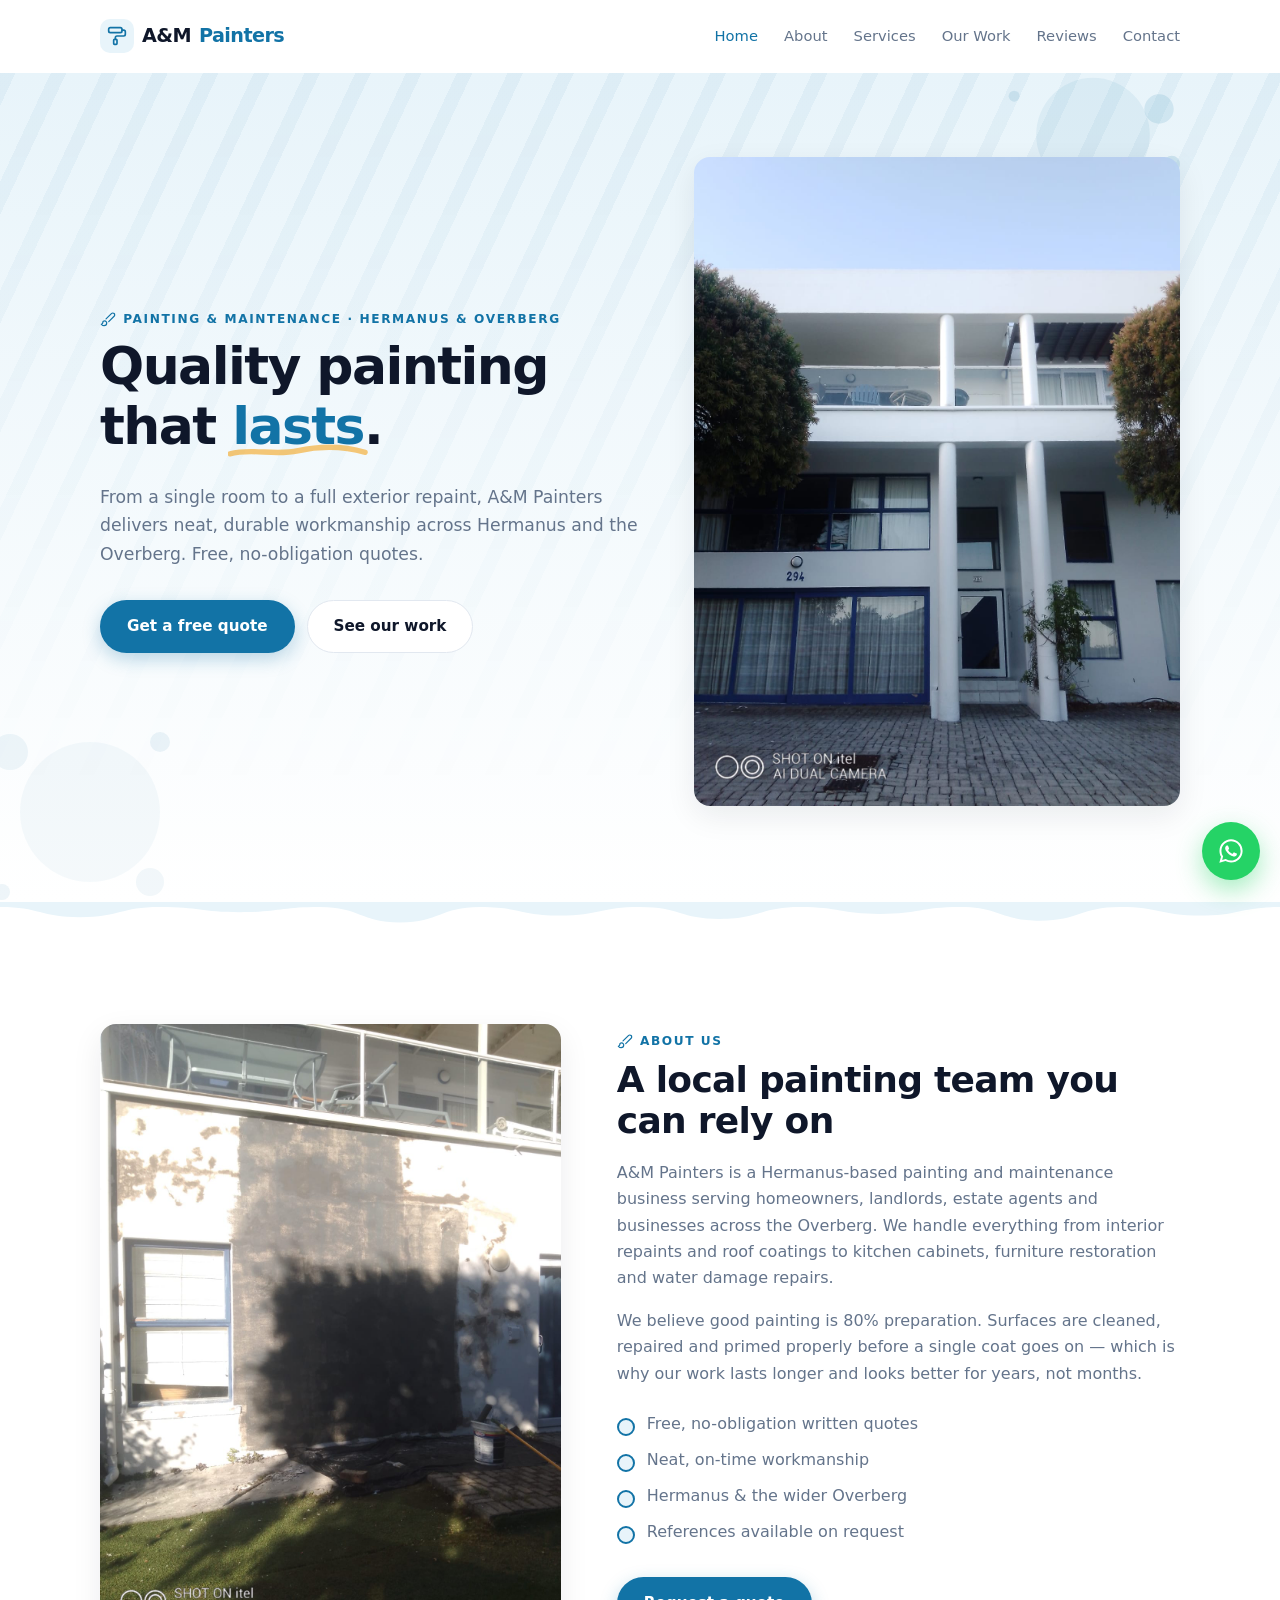
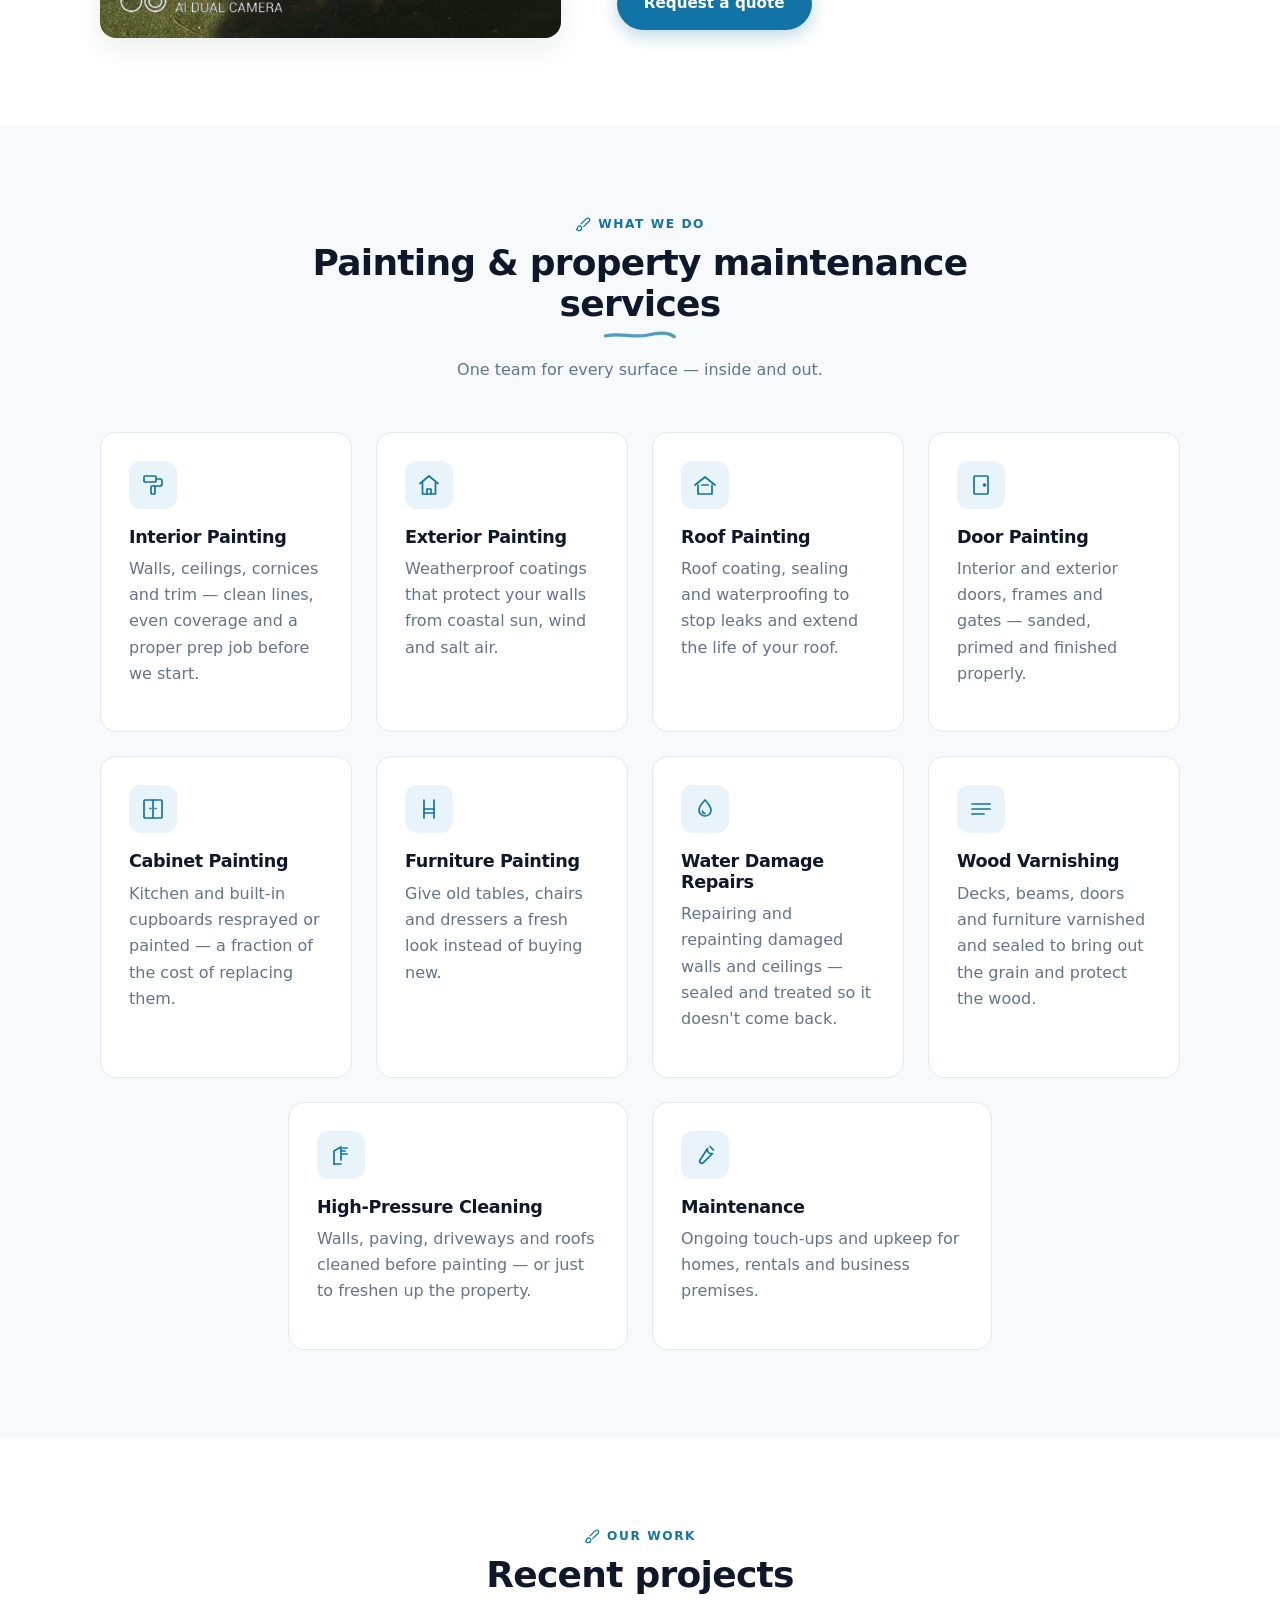
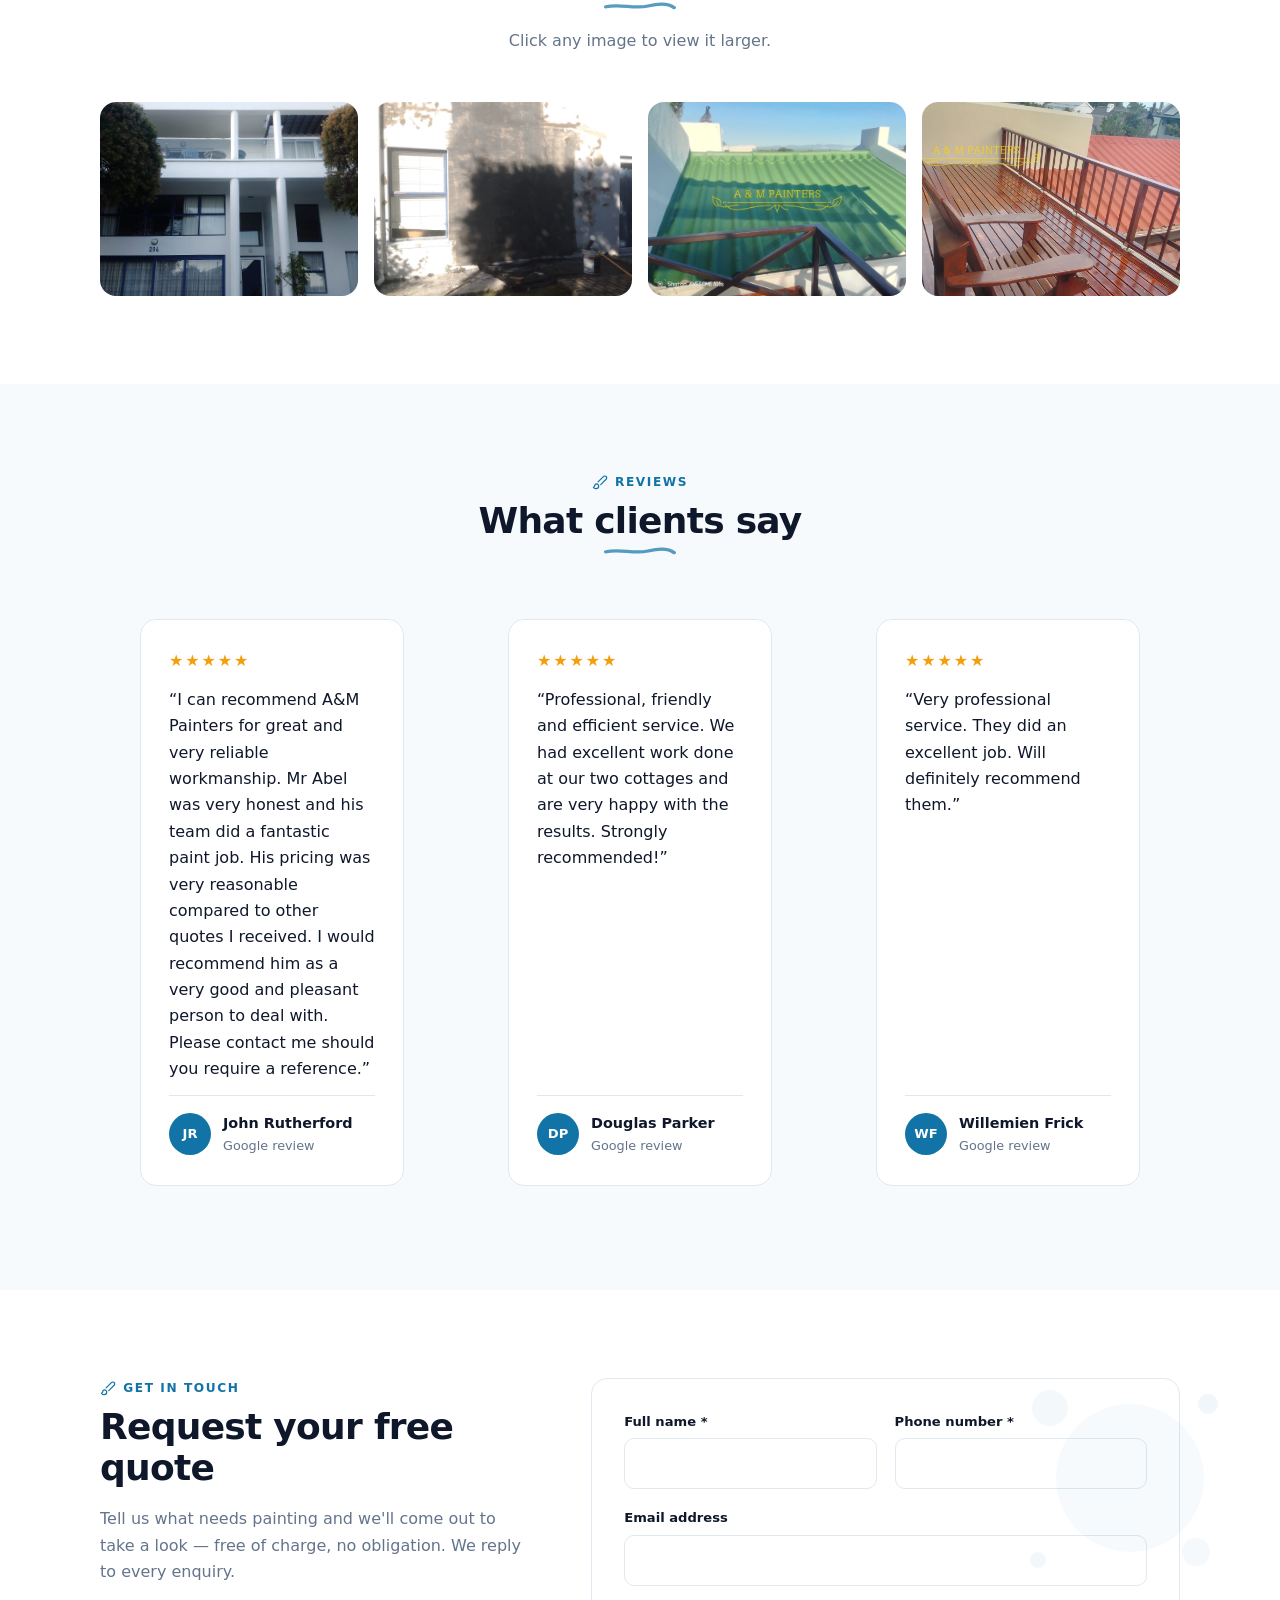
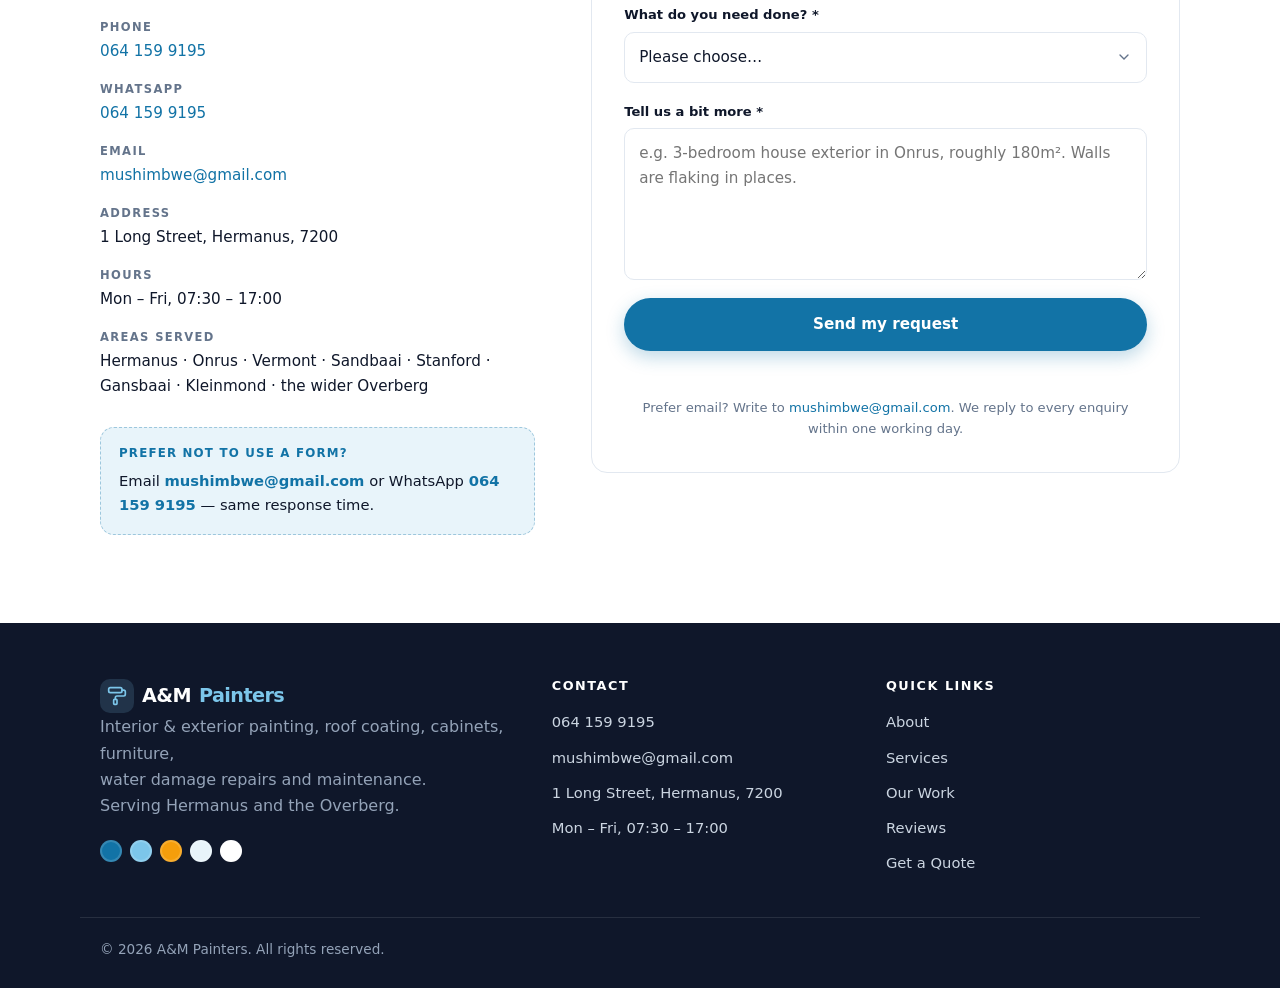
==== index.html @ 02b5a9d6 "Replace dummy testimonials with genuine Google reviews; update README; add full launch ToDo" ====
<!DOCTYPE html>
<html lang="en-ZA">
<head>
  <meta charset="UTF-8" />
  <meta name="viewport" content="width=device-width, initial-scale=1" />

  <title>A&M Painters | Painting Contractors in Hermanus & the Overberg</title>
  <meta name="description" content="A&M Painters — interior, exterior and roof painting, cabinet and furniture painting, water damage repairs, wood varnishing and high-pressure cleaning in Hermanus and the Overberg. Free quotes: 064 159 9195." />
  <meta name="theme-color" content="#1273a6" />

  <!-- Inline SVG favicon (no extra file needed) -->
  <link rel="icon" href="data:image/svg+xml,%3Csvg xmlns='http://www.w3.org/2000/svg' viewBox='0 0 100 100'%3E%3Crect width='100' height='100' rx='20' fill='%231273a6'/%3E%3Ctext x='50' y='70' font-family='system-ui,sans-serif' font-size='54' font-weight='800' text-anchor='middle' fill='white'%3EA%3C/text%3E%3C/svg%3E" />

  <!-- Open Graph (WhatsApp / Facebook previews) -->
  <meta property="og:type" content="website" />
  <meta property="og:title" content="A&M Painters | Painting Contractors in Hermanus" />
  <meta property="og:description" content="Interior, exterior and roof painting, cabinets, furniture, water damage repairs and more. Serving Hermanus and the Overberg." />
  <meta property="og:image" content="https://placehold.co/1200x630/e8f4fa/1273a6?text=A%26M+Painters" />

  <script>document.documentElement.classList.add('js');</script>
  <link rel="stylesheet" href="styles.css" />

  <!-- ============================================================
       PAINTING THEME (decorative extras)
       These rules only add new classes, so they don't affect the
       existing layout. Move them into styles.css whenever you like.
       ============================================================ -->
  <style>
    /* Brush icon inside eyebrow labels */
    .eyebrow { display: inline-flex; align-items: center; gap: .45rem; }
    .eyebrow svg { width: 16px; height: 16px; flex: none; }

    /* Brush-stroke divider under section headings */
    .section-head h2 { position: relative; padding-bottom: .4em; }
    .section-head h2::after {
      content: "";
      position: absolute;
      left: 50%;
      bottom: 0;
      width: 72px;
      height: 8px;
      transform: translateX(-50%);
      background: url("data:image/svg+xml,%3Csvg xmlns='http://www.w3.org/2000/svg' viewBox='0 0 72 10' preserveAspectRatio='none'%3E%3Cpath d='M2 6C16 2 30 9 44 5s22-2 26 2' fill='none' stroke='%231273a6' stroke-width='4' stroke-linecap='round'/%3E%3C/svg%3E") center / 100% 100% no-repeat;
      opacity: .7;
    }

    /* Orange brush swash under the highlighted word in the H1 */
    .hl { position: relative; white-space: nowrap; }
    .hl::after {
      content: "";
      position: absolute;
      left: -3%;
      right: -3%;
      bottom: -0.05em;
      height: .28em;
      background: url("data:image/svg+xml,%3Csvg xmlns='http://www.w3.org/2000/svg' viewBox='0 0 200 20' preserveAspectRatio='none'%3E%3Cpath d='M3 13C35 5 65 16 100 9s65-6 96 2' fill='none' stroke='%23f59e0b' stroke-width='7' stroke-linecap='round'/%3E%3C/svg%3E") center / 100% 100% no-repeat;
      opacity: .55;
      pointer-events: none;
    }

    /* Roller-stripe texture on the hero + space for splashes */
    .hero { position: relative; }
    .hero::after {
      content: "";
      position: absolute;
      inset: 0;
      background-image: repeating-linear-gradient(115deg, rgba(18, 115, 166, .05) 0 14px, transparent 14px 46px);
      -webkit-mask-image: linear-gradient(180deg, #000 0%, transparent 88%);
      mask-image: linear-gradient(180deg, #000 0%, transparent 88%);
      pointer-events: none;
    }
    .hero .container { position: relative; z-index: 1; }

    /* Decorative paint splashes */
    .paint-splash {
      position: absolute;
      color: var(--brand);
      pointer-events: none;
      z-index: 0;
    }
    .paint-splash.splash-a { top: -30px; right: 6%; width: 220px; opacity: .55; }
    .paint-splash.splash-b { bottom: -40px; left: -50px; width: 260px; opacity: .4; }
    .paint-splash.splash-c { top: -40px; right: -60px; width: 280px; opacity: .35; }

    #contact .container { position: relative; }

    /* Paint-drip divider under the hero */
    .paint-drip {
      line-height: 0;
      color: var(--brand-soft);
      background: #fff;
    }
    .paint-drip svg { display: block; width: 100%; height: 34px; }

    /* Logo roller mark */
    .logo { display: inline-flex; align-items: center; gap: .5rem; }
    .logo-icon {
      display: grid;
      place-items: center;
      width: 34px;
      height: 34px;
      border-radius: 10px;
      background: var(--brand-soft);
      color: var(--brand);
    }
    .logo-icon svg { width: 20px; height: 20px; }
    .logo-light .logo-icon {
      background: rgba(124, 198, 234, .16);
      color: #7cc6ea;
    }

    /* "Prefer email?" callout in the contact column */
    .direct-contact {
      display: grid;
      gap: .35rem;
      margin-top: 1.75rem;
      padding: 16px 18px;
      background: var(--brand-soft);
      border: 1px dashed rgba(18, 115, 166, .35);
      border-radius: 14px;
      font-size: .92rem;
    }
    .direct-contact strong {
      display: block;
      font-size: .74rem;
      letter-spacing: .1em;
      text-transform: uppercase;
      color: var(--brand);
    }
    .direct-contact a { color: var(--brand); font-weight: 600; }
    .direct-contact a:hover { text-decoration: underline; }

    /* Small print under the submit button */
    .form-note {
      margin: .9rem 0 0;
      font-size: .82rem;
      color: var(--muted);
      text-align: center;
    }
    .form-note a { color: var(--brand); }

    /* Paint swatches in the footer */
    .paint-swatches { display: flex; gap: 8px; margin-top: 1.25rem; }
    .paint-swatches span {
      display: block;
      width: 22px;
      height: 22px;
      border-radius: 50%;
      box-shadow: inset 0 0 0 2px rgba(255, 255, 255, .15);
    }
  </style>

  <!-- Local Business structured data (helps Google show your business info) -->
  <script type="application/ld+json">
  {
    "@context": "https://schema.org",
    "@type": "HousePainter",
    "name": "A&M Painters",
    "description": "Interior and exterior painting, roof painting, cabinet and furniture painting, water damage repairs, wood varnishing, high-pressure cleaning and maintenance in Hermanus and the Overberg.",
    "telephone": "+27641599195",
    "email": "mushimbwe@gmail.com",
    "address": {
      "@type": "PostalAddress",
      "streetAddress": "1 Long Street",
      "addressLocality": "Hermanus",
      "addressRegion": "Western Cape",
      "postalCode": "7200",
      "addressCountry": "ZA"
    },
    "areaServed": ["Hermanus", "Overberg", "Stanford", "Gansbaai", "Onrus", "Vermont", "Kleinmond"],
    "openingHours": "Mo-Fr 07:30-17:00",
    "priceRange": "R"
  }
  </script>
</head>
<body>

  <!-- HEADER -->
  <header class="site-header" id="siteHeader">
    <div class="container header-inner">
      <a href="#home" class="logo">
        <span class="logo-icon" aria-hidden="true">
          <svg viewBox="0 0 24 24" fill="none" stroke="currentColor" stroke-width="2" stroke-linecap="round" stroke-linejoin="round">
            <rect width="16" height="6" x="2" y="2" rx="2"/>
            <path d="M10 16v-2a2 2 0 0 1 2-2h8a2 2 0 0 0 2-2V7a2 2 0 0 0-2-2h-2"/>
            <rect width="4" height="6" x="8" y="16" rx="1"/>
          </svg>
        </span>
        A&amp;M <span>Painters</span>
      </a>

      <nav class="nav" id="nav" aria-label="Main navigation">
        <ul>
          <li><a href="#home">Home</a></li>
          <li><a href="#about">About</a></li>
          <li><a href="#services">Services</a></li>
          <li><a href="#gallery">Our Work</a></li>
          <li><a href="#testimonials">Reviews</a></li>
          <li><a href="#contact">Contact</a></li>
        </ul>
      </nav>

      <button class="nav-toggle" id="navToggle" aria-expanded="false" aria-controls="nav" aria-label="Open menu">
        <span></span><span></span><span></span>
      </button>
    </div>
  </header>

  <main id="main">

    <!-- 1. HERO -->
    <section class="hero" id="home">

      <!-- Decorative paint splashes -->
      <svg class="paint-splash splash-a" viewBox="0 0 240 240" aria-hidden="true" focusable="false">
        <circle cx="120" cy="100" r="62" fill="currentColor" opacity=".12"/>
        <circle cx="192" cy="72"  r="16" fill="currentColor" opacity=".22"/>
        <circle cx="206" cy="132" r="9"  fill="currentColor" opacity=".26"/>
        <circle cx="66"  cy="180" r="12" fill="currentColor" opacity=".18"/>
        <circle cx="164" cy="196" r="7"  fill="currentColor" opacity=".22"/>
        <circle cx="34"  cy="58"  r="6"  fill="currentColor" opacity=".2"/>
      </svg>
      <svg class="paint-splash splash-b" viewBox="0 0 260 260" aria-hidden="true" focusable="false">
        <circle cx="140" cy="130" r="70" fill="currentColor" opacity=".1"/>
        <circle cx="60"  cy="70"  r="18" fill="currentColor" opacity=".16"/>
        <circle cx="210" cy="60"  r="10" fill="currentColor" opacity=".2"/>
        <circle cx="200" cy="200" r="14" fill="currentColor" opacity=".14"/>
        <circle cx="52"  cy="210" r="8"  fill="currentColor" opacity=".18"/>
      </svg>

      <div class="container hero-grid">
        <div class="hero-text reveal">
          <p class="eyebrow">
            <svg viewBox="0 0 24 24" fill="none" stroke="currentColor" stroke-width="1.8" stroke-linecap="round" stroke-linejoin="round" aria-hidden="true" focusable="false">
              <path d="m9.06 11.9 8.07-8.06a2.85 2.85 0 1 1 4.03 4.03l-8.06 8.08"/>
              <path d="M7.07 14.94c-1.66 0-3 1.35-3 3.02 0 1.33-2.5 1.52-2 2.02 1.08 1.1 2.49 2.02 4 2.02 2.2 0 4-1.8 4-4.04a3.01 3.01 0 0 0-3-3.02z"/>
            </svg>
            Painting &amp; Maintenance · Hermanus &amp; Overberg
          </p>
          <h1>Quality painting that <span class="hl">lasts</span>.</h1>
          <p class="lead">
            From a single room to a full exterior repaint, A&amp;M Painters delivers neat,
            durable workmanship across Hermanus and the Overberg. Free, no-obligation quotes.
          </p>
          <div class="hero-actions">
            <a class="btn btn-primary" href="#contact">Get a free quote</a>
            <a class="btn btn-ghost" href="#gallery">See our work</a>
          </div>
        </div>

        <div class="hero-media reveal">
          <img
            src="img/BestWork.png"
            alt="Completed painting work by A&M Painters in Hermanus"
            width="720" height="560" />
        </div>
      </div>
    </section>

    <!-- Paint-drip divider -->
    <div class="paint-drip" aria-hidden="true">
      <svg viewBox="0 0 192 40" preserveAspectRatio="none" focusable="false">
        <path d="M0 0h192v6c-6 0-6 10-12 10s-6-10-12-10c-6 0-6 16-12 16s-6-16-12-16c-6 0-6 8-12 8s-6-8-12-8c-6 0-6 14-12 14s-6-14-12-14c-6 0-6 10-12 10s-6-10-12-10c-6 0-6 18-12 18s-6-18-12-18c-6 0-6 6-12 6s-6-6-12-6c-6 0-6 12-12 12s-6-12-12-12Z" fill="currentColor"/>
      </svg>
    </div>

    <!-- 2. ABOUT -->
    <section class="section" id="about">
      <div class="container about-grid">
        <div class="media reveal">
          <img
            src="img/ExteriorRepaint.jpeg"
            alt="Exterior repaint completed by A&M Painters in the Overberg"
            width="640" height="520" />
        </div>

        <div class="reveal">
          <p class="eyebrow">
            <svg viewBox="0 0 24 24" fill="none" stroke="currentColor" stroke-width="1.8" stroke-linecap="round" stroke-linejoin="round" aria-hidden="true" focusable="false">
              <path d="m9.06 11.9 8.07-8.06a2.85 2.85 0 1 1 4.03 4.03l-8.06 8.08"/>
              <path d="M7.07 14.94c-1.66 0-3 1.35-3 3.02 0 1.33-2.5 1.52-2 2.02 1.08 1.1 2.49 2.02 4 2.02 2.2 0 4-1.8 4-4.04a3.01 3.01 0 0 0-3-3.02z"/>
            </svg>
            About us
          </p>
          <h2>A local painting team you can rely on</h2>
          <p class="muted">
            A&amp;M Painters is a Hermanus-based painting and maintenance business serving
            homeowners, landlords, estate agents and businesses across the Overberg.
            We handle everything from interior repaints and roof coatings to kitchen
            cabinets, furniture restoration and water damage repairs.
          </p>
          <p class="muted">
            We believe good painting is 80% preparation. Surfaces are cleaned, repaired and
            primed properly before a single coat goes on — which is why our work lasts longer
            and looks better for years, not months.
          </p>

          <ul class="checklist">
            <li>Free, no-obligation written quotes</li>
            <li>Neat, on-time workmanship</li>
            <li>Hermanus &amp; the wider Overberg</li>
            <li>References available on request</li>
          </ul>

          <a class="btn btn-primary" href="#contact">Request a quote</a>
        </div>
      </div>
    </section>

    <!-- 3. SERVICES -->
    <section class="section alt" id="services">
      <div class="container">
        <div class="section-head reveal">
          <p class="eyebrow">
            <svg viewBox="0 0 24 24" fill="none" stroke="currentColor" stroke-width="1.8" stroke-linecap="round" stroke-linejoin="round" aria-hidden="true" focusable="false">
              <path d="m9.06 11.9 8.07-8.06a2.85 2.85 0 1 1 4.03 4.03l-8.06 8.08"/>
              <path d="M7.07 14.94c-1.66 0-3 1.35-3 3.02 0 1.33-2.5 1.52-2 2.02 1.08 1.1 2.49 2.02 4 2.02 2.2 0 4-1.8 4-4.04a3.01 3.01 0 0 0-3-3.02z"/>
            </svg>
            What we do
          </p>
          <h2>Painting &amp; property maintenance services</h2>
          <p class="muted">One team for every surface — inside and out.</p>
        </div>

        <div class="cards">

          <article class="card reveal">
            <div class="icon" aria-hidden="true">
              <svg viewBox="0 0 24 24" fill="none" stroke="currentColor" stroke-width="1.7" stroke-linecap="round" stroke-linejoin="round">
                <rect x="3" y="3" width="12" height="6" rx="1"/>
                <path d="M15 6h4a2 2 0 0 1 2 2v3a2 2 0 0 1-2 2h-6"/>
                <rect x="10" y="13" width="4" height="8" rx="1"/>
              </svg>
            </div>
            <h3>Interior Painting</h3>
            <p class="muted">Walls, ceilings, cornices and trim — clean lines, even coverage and a proper prep job before we start.</p>
          </article>

          <article class="card reveal">
            <div class="icon" aria-hidden="true">
              <svg viewBox="0 0 24 24" fill="none" stroke="currentColor" stroke-width="1.7" stroke-linecap="round" stroke-linejoin="round">
                <path d="M3 10.5 12 3l9 7.5"/>
                <path d="M5.5 9.5V21h13V9.5"/>
                <path d="M10 21v-5h4v5"/>
              </svg>
            </div>
            <h3>Exterior Painting</h3>
            <p class="muted">Weatherproof coatings that protect your walls from coastal sun, wind and salt air.</p>
          </article>

          <article class="card reveal">
            <div class="icon" aria-hidden="true">
              <svg viewBox="0 0 24 24" fill="none" stroke="currentColor" stroke-width="1.7" stroke-linecap="round" stroke-linejoin="round">
                <path d="M2 12 12 4l10 8"/>
                <path d="M5 12v9h14v-9"/>
                <path d="M9 12h6"/>
              </svg>
            </div>
            <h3>Roof Painting</h3>
            <p class="muted">Roof coating, sealing and waterproofing to stop leaks and extend the life of your roof.</p>
          </article>

          <article class="card reveal">
            <div class="icon" aria-hidden="true">
              <svg viewBox="0 0 24 24" fill="none" stroke="currentColor" stroke-width="1.7" stroke-linecap="round" stroke-linejoin="round">
                <rect x="5" y="3" width="14" height="18" rx="1"/>
                <circle cx="15.5" cy="12" r=".9"/>
              </svg>
            </div>
            <h3>Door Painting</h3>
            <p class="muted">Interior and exterior doors, frames and gates — sanded, primed and finished properly.</p>
          </article>

          <article class="card reveal">
            <div class="icon" aria-hidden="true">
              <svg viewBox="0 0 24 24" fill="none" stroke="currentColor" stroke-width="1.7" stroke-linecap="round" stroke-linejoin="round">
                <rect x="3" y="3" width="18" height="18" rx="1"/>
                <path d="M12 3v18"/>
                <path d="M9 11.5h.8M14.2 11.5h.8"/>
              </svg>
            </div>
            <h3>Cabinet Painting</h3>
            <p class="muted">Kitchen and built-in cupboards resprayed or painted — a fraction of the cost of replacing them.</p>
          </article>

          <article class="card reveal">
            <div class="icon" aria-hidden="true">
              <svg viewBox="0 0 24 24" fill="none" stroke="currentColor" stroke-width="1.7" stroke-linecap="round" stroke-linejoin="round">
                <path d="M7 3v9h10V3"/>
                <path d="M7 12v9M17 12v9"/>
                <path d="M7 16h10"/>
              </svg>
            </div>
            <h3>Furniture Painting</h3>
            <p class="muted">Give old tables, chairs and dressers a fresh look instead of buying new.</p>
          </article>

          <article class="card reveal">
            <div class="icon" aria-hidden="true">
              <svg viewBox="0 0 24 24" fill="none" stroke="currentColor" stroke-width="1.7" stroke-linecap="round" stroke-linejoin="round">
                <path d="M12 3s6 6.4 6 10a6 6 0 0 1-12 0c0-3.6 6-10 6-10z"/>
                <path d="M9.5 14a2.5 2.5 0 0 0 2.5 2.5"/>
              </svg>
            </div>
            <h3>Water Damage Repairs</h3>
            <p class="muted">Repairing and repainting damaged walls and ceilings — sealed and treated so it doesn't come back.</p>
          </article>

          <article class="card reveal">
            <div class="icon" aria-hidden="true">
              <svg viewBox="0 0 24 24" fill="none" stroke="currentColor" stroke-width="1.7" stroke-linecap="round" stroke-linejoin="round">
                <path d="M3 7h18M3 12h18M3 17h12"/>
              </svg>
            </div>
            <h3>Wood Varnishing</h3>
            <p class="muted">Decks, beams, doors and furniture varnished and sealed to bring out the grain and protect the wood.</p>
          </article>

          <article class="card reveal">
            <div class="icon" aria-hidden="true">
              <svg viewBox="0 0 24 24" fill="none" stroke="currentColor" stroke-width="1.7" stroke-linecap="round" stroke-linejoin="round">
                <path d="M5 21V8l7-4v13"/>
                <path d="M12 8h4M14 5h4M13 11h5"/>
                <path d="M5 21h7"/>
              </svg>
            </div>
            <h3>High-Pressure Cleaning</h3>
            <p class="muted">Walls, paving, driveways and roofs cleaned before painting — or just to freshen up the property.</p>
          </article>

          <article class="card reveal">
            <div class="icon" aria-hidden="true">
              <svg viewBox="0 0 24 24" fill="none" stroke="currentColor" stroke-width="1.7" stroke-linecap="round" stroke-linejoin="round">
                <path d="M14.5 5.5a4 4 0 0 0 5 5l-9.2 9.2a2.1 2.1 0 0 1-3-3z"/>
                <path d="M17 3.5 20.5 7"/>
              </svg>
            </div>
            <h3>Maintenance</h3>
            <p class="muted">Ongoing touch-ups and upkeep for homes, rentals and business premises.</p>
          </article>

        </div>
      </div>
    </section>

    <!-- 4. GALLERY -->
    <section class="section" id="gallery">
      <div class="container">
        <div class="section-head reveal">
          <p class="eyebrow">
            <svg viewBox="0 0 24 24" fill="none" stroke="currentColor" stroke-width="1.8" stroke-linecap="round" stroke-linejoin="round" aria-hidden="true" focusable="false">
              <path d="m9.06 11.9 8.07-8.06a2.85 2.85 0 1 1 4.03 4.03l-8.06 8.08"/>
              <path d="M7.07 14.94c-1.66 0-3 1.35-3 3.02 0 1.33-2.5 1.52-2 2.02 1.08 1.1 2.49 2.02 4 2.02 2.2 0 4-1.8 4-4.04a3.01 3.01 0 0 0-3-3.02z"/>
            </svg>
            Our work
          </p>
          <h2>Recent projects</h2>
          <p class="muted">Click any image to view it larger.</p>
        </div>

        <div class="gallery">

          <button class="gallery-item reveal"
                  data-full="img/BestWork.png"
                  aria-label="View completed painting project larger">
            <img src="img/BestWork.png"
                 alt="Completed painting project by A&M Painters" loading="lazy" />
          </button>

          <button class="gallery-item reveal"
                  data-full="img/ExteriorRepaint.jpeg"
                  aria-label="View exterior repaint project larger">
            <img src="img/ExteriorRepaint.jpeg"
                 alt="Exterior repaint in Hermanus" loading="lazy" />
          </button>

          <button class="gallery-item reveal"
                  data-full="img/RoofCoating.png"
                  aria-label="View roof coating project larger">
            <img src="img/RoofCoating.png"
                 alt="Roof coating project in the Overberg" loading="lazy" />
          </button>

          <button class="gallery-item reveal"
                  data-full="img/FloorVarnish.png"
                  aria-label="View floor varnishing project larger">
            <img src="img/FloorVarnish.png"
                 alt="Floor varnishing project by A&M Painters" loading="lazy" />
          </button>

        </div>
      </div>
    </section>

    <!-- 5. TESTIMONIALS -->
    <section class="section alt" id="testimonials">
      <div class="container">
        <div class="section-head reveal">
          <p class="eyebrow">
            <svg viewBox="0 0 24 24" fill="none" stroke="currentColor" stroke-width="1.8" stroke-linecap="round" stroke-linejoin="round" aria-hidden="true" focusable="false">
              <path d="m9.06 11.9 8.07-8.06a2.85 2.85 0 1 1 4.03 4.03l-8.06 8.08"/>
              <path d="M7.07 14.94c-1.66 0-3 1.35-3 3.02 0 1.33-2.5 1.52-2 2.02 1.08 1.1 2.49 2.02 4 2.02 2.2 0 4-1.8 4-4.04a3.01 3.01 0 0 0-3-3.02z"/>
            </svg>
            Reviews
          </p>
          <h2>What clients say</h2>
        </div>

        <div class="cards">

          <!-- Genuine Google review — John Rutherford -->
          <figure class="card quote reveal">
            <p class="stars" aria-label="5 out of 5 stars">★★★★★</p>
            <blockquote>“I can recommend A&amp;M Painters for great and very reliable workmanship. Mr Abel was very honest and his team did a fantastic paint job. His pricing was very reasonable compared to other quotes I received. I would recommend him as a very good and pleasant person to deal with. Please contact me should you require a reference.”</blockquote>
            <figcaption>
              <span class="avatar" aria-hidden="true">JR</span>
              <span>
                <strong>John Rutherford</strong>
                <small class="muted">Google review</small>
              </span>
            </figcaption>
          </figure>

          <!-- Genuine Google review — Douglas Parker -->
          <figure class="card quote reveal">
            <p class="stars" aria-label="5 out of 5 stars">★★★★★</p>
            <blockquote>“Professional, friendly and efficient service. We had excellent work done at our two cottages and are very happy with the results. Strongly recommended!”</blockquote>
            <figcaption>
              <span class="avatar" aria-hidden="true">DP</span>
              <span>
                <strong>Douglas Parker</strong>
                <small class="muted">Google review</small>
              </span>
            </figcaption>
          </figure>

          <!-- Genuine Google review — Willemien Frick -->
          <figure class="card quote reveal">
            <p class="stars" aria-label="5 out of 5 stars">★★★★★</p>
            <blockquote>“Very professional service. They did an excellent job. Will definitely recommend them.”</blockquote>
            <figcaption>
              <span class="avatar" aria-hidden="true">WF</span>
              <span>
                <strong>Willemien Frick</strong>
                <small class="muted">Google review</small>
              </span>
            </figcaption>
          </figure>

        </div>
      </div>
    </section>

    <!-- 6. CONTACT -->
    <section class="section" id="contact">
      <div class="container">

        <!-- Decorative splash behind the contact area -->
        <svg class="paint-splash splash-c" viewBox="0 0 280 280" aria-hidden="true" focusable="false">
          <circle cx="150" cy="140" r="74" fill="currentColor" opacity=".1"/>
          <circle cx="70"  cy="70"  r="18" fill="currentColor" opacity=".14"/>
          <circle cx="228" cy="66"  r="10" fill="currentColor" opacity=".18"/>
          <circle cx="216" cy="214" r="14" fill="currentColor" opacity=".12"/>
          <circle cx="58"  cy="222" r="8"  fill="currentColor" opacity=".16"/>
        </svg>

        <div class="contact-grid">
          <div class="reveal">
            <p class="eyebrow">
              <svg viewBox="0 0 24 24" fill="none" stroke="currentColor" stroke-width="1.8" stroke-linecap="round" stroke-linejoin="round" aria-hidden="true" focusable="false">
                <path d="m9.06 11.9 8.07-8.06a2.85 2.85 0 1 1 4.03 4.03l-8.06 8.08"/>
                <path d="M7.07 14.94c-1.66 0-3 1.35-3 3.02 0 1.33-2.5 1.52-2 2.02 1.08 1.1 2.49 2.02 4 2.02 2.2 0 4-1.8 4-4.04a3.01 3.01 0 0 0-3-3.02z"/>
              </svg>
              Get in touch
            </p>
            <h2>Request your free quote</h2>
            <p class="muted">
              Tell us what needs painting and we'll come out to take a look — free of charge,
              no obligation. We reply to every enquiry.
            </p>

            <ul class="contact-list">
              <li><strong>Phone</strong><a href="tel:+27641599195">064 159 9195</a></li>
              <li><strong>WhatsApp</strong><a href="https://wa.me/27641599195" target="_blank" rel="noopener">064 159 9195</a></li>
              <li><strong>Email</strong><a href="mailto:mushimbwe@gmail.com">mushimbwe@gmail.com</a></li>
              <li><strong>Address</strong><span>1 Long Street, Hermanus, 7200</span></li>
              <li><strong>Hours</strong><span>Mon – Fri, 07:30 – 17:00</span></li>
              <li><strong>Areas served</strong><span>Hermanus · Onrus · Vermont · Sandbaai · Stanford · Gansbaai · Kleinmond · the wider Overberg</span></li>
            </ul>

            <div class="direct-contact">
              <strong>Prefer not to use a form?</strong>
              <span>
                Email <a href="mailto:mushimbwe@gmail.com?subject=Quote%20request%20—%20A%26M%20Painters">mushimbwe@gmail.com</a>
                or WhatsApp <a href="https://wa.me/27641599195" target="_blank" rel="noopener">064 159 9195</a> — same response time.
              </span>
            </div>
          </div>

          <form class="card contact-form reveal"
                id="contactForm"
                action="https://formsubmit.co/mushimbwe@gmail.com"
                method="POST"
                novalidate>

            <input type="hidden" name="_subject" value="New quote request from the A&M Painters website" />
            <input type="hidden" name="_template" value="table" />
            <input type="hidden" name="_captcha" value="false" />
            <input type="text" name="_honey" style="display:none" tabindex="-1" autocomplete="off" />

            <div class="form-grid">
              <div class="field">
                <label for="name">Full name *</label>
                <input type="text" id="name" name="name" autocomplete="name" required />
              </div>

              <div class="field">
                <label for="phone">Phone number *</label>
                <input type="tel" id="phone" name="phone" autocomplete="tel" inputmode="tel" required />
              </div>

              <div class="field full">
                <label for="email">Email address</label>
                <input type="email" id="email" name="email" autocomplete="email" inputmode="email" />
              </div>

              <div class="field full">
                <label for="service">What do you need done? *</label>
                <select id="service" name="service" required>
                  <option value="">Please choose…</option>
                  <option>Interior painting</option>
                  <option>Exterior painting</option>
                  <option>Roof painting</option>
                  <option>Door painting</option>
                  <option>Cabinet painting</option>
                  <option>Furniture painting</option>
                  <option>Water damage repairs</option>
                  <option>Wood varnishing</option>
                  <option>High-pressure cleaning</option>
                  <option>Maintenance / other</option>
                </select>
              </div>

              <div class="field full">
                <label for="message">Tell us a bit more *</label>
                <textarea id="message" name="message" rows="5"
                          placeholder="e.g. 3-bedroom house exterior in Onrus, roughly 180m². Walls are flaking in places." required></textarea>
              </div>

              <div class="full">
                <button type="submit" class="btn btn-primary btn-block">Send my request</button>
                <p class="form-status" id="formStatus" role="status" aria-live="polite"></p>
                <p class="form-note">
                  Prefer email? Write to <a href="mailto:mushimbwe@gmail.com">mushimbwe@gmail.com</a>.
                  We reply to every enquiry within one working day.
                </p>
              </div>
            </div>
          </form>
        </div>
      </div>
    </section>

  </main>

  <!-- FOOTER -->
  <footer class="site-footer">
    <div class="container footer-inner">
      <div>
        <a href="#home" class="logo logo-light">
          <span class="logo-icon" aria-hidden="true">
            <svg viewBox="0 0 24 24" fill="none" stroke="currentColor" stroke-width="2" stroke-linecap="round" stroke-linejoin="round">
              <rect width="16" height="6" x="2" y="2" rx="2"/>
              <path d="M10 16v-2a2 2 0 0 1 2-2h8a2 2 0 0 0 2-2V7a2 2 0 0 0-2-2h-2"/>
              <rect width="4" height="6" x="8" y="16" rx="1"/>
            </svg>
          </span>
          A&amp;M <span>Painters</span>
        </a>
        <p class="muted-dark">
          Interior &amp; exterior painting, roof coating, cabinets, furniture,<br />
          water damage repairs and maintenance.<br />
          Serving Hermanus and the Overberg.
        </p>

        <div class="paint-swatches" aria-hidden="true">
          <span style="background:#1273a6"></span>
          <span style="background:#7cc6ea"></span>
          <span style="background:#f59e0b"></span>
          <span style="background:#e8f4fa"></span>
          <span style="background:#ffffff"></span>
        </div>
      </div>

      <div class="footer-col">
        <h4>Contact</h4>
        <ul class="footer-links">
          <li><a href="tel:+27641599195">064 159 9195</a></li>
          <li><a href="mailto:mushimbwe@gmail.com">mushimbwe@gmail.com</a></li>
          <li><span>1 Long Street, Hermanus, 7200</span></li>
          <li><span>Mon – Fri, 07:30 – 17:00</span></li>
        </ul>
      </div>

      <div class="footer-col">
        <h4>Quick links</h4>
        <ul class="footer-links">
          <li><a href="#about">About</a></li>
          <li><a href="#services">Services</a></li>
          <li><a href="#gallery">Our Work</a></li>
          <li><a href="#testimonials">Reviews</a></li>
          <li><a href="#contact">Get a Quote</a></li>
        </ul>
      </div>
    </div>

    <div class="container footer-bottom">
      <p>&copy; <span id="year">2025</span> A&amp;M Painters. All rights reserved.</p>
    </div>
  </footer>

  <!-- WHATSAPP FLOATING BUTTON -->
  <a class="whatsapp"
     href="https://wa.me/27641599195?text=Hi%20A%26M%20Painters%2C%20I%27d%20like%20a%20quote%20for%20painting."
     target="_blank" rel="noopener" aria-label="Chat with A&M Painters on WhatsApp">
    <svg viewBox="0 0 24 24" fill="currentColor" aria-hidden="true" width="28" height="28">
      <path d="M12.04 2C6.58 2 2.13 6.45 2.13 11.91c0 1.75.46 3.46 1.32 4.96L2 22l5.25-1.38a9.9 9.9 0 0 0 4.79 1.22h.01c5.46 0 9.91-4.45 9.91-9.91C21.96 6.45 17.5 2 12.04 2Zm0 18.15h-.01a8.2 8.2 0 0 1-4.19-1.15l-.3-.18-3.12.82.83-3.04-.2-.31a8.19 8.19 0 0 1-1.26-4.38c0-4.54 3.7-8.23 8.25-8.23 2.2 0 4.27.86 5.82 2.42a8.18 8.18 0 0 1 2.41 5.82c0 4.54-3.7 8.23-8.23 8.23Zm4.52-6.16c-.25-.12-1.47-.72-1.69-.8-.23-.09-.39-.13-.56.12-.16.25-.64.8-.79.97-.14.16-.29.18-.54.06-.25-.12-1.05-.39-2-1.23-.74-.66-1.23-1.47-1.38-1.72-.14-.25-.01-.39.11-.51.11-.11.25-.29.37-.43.12-.14.16-.25.25-.41.08-.16.04-.31-.02-.43-.06-.12-.56-1.34-.76-1.84-.2-.48-.4-.42-.56-.43h-.48c-.16 0-.43.06-.66.31-.23.25-.86.85-.86 2.07 0 1.22.89 2.4 1.01 2.56.12.16 1.75 2.67 4.23 3.74.59.26 1.05.41 1.41.52.59.19 1.13.16 1.56.1.48-.07 1.47-.6 1.68-1.18.21-.58.21-1.07.14-1.18-.06-.11-.22-.17-.47-.29Z"/>
    </svg>
  </a>

  <!-- LIGHTBOX -->
  <div class="lightbox" id="lightbox" role="dialog" aria-modal="true" aria-label="Image preview">
    <button class="lightbox-close" aria-label="Close preview">&times;</button>
    <img id="lightboxImg" src="" alt="" />
  </div>

  <!-- Safety net: if script.js fails to load, force reveal elements visible after 2s -->
  <script>
    setTimeout(function () {
      document.querySelectorAll('.reveal:not(.visible)').forEach(function (el) {
        el.classList.add('visible');
      });
    }, 2000);
  </script>

  <!-- ============================================================
       CONTACT FORM — inline AJAX submission
       Sends to FormSubmit's AJAX endpoint and shows success/error
       without leaving the page. Placed BEFORE script.js so it takes
       priority; if script.js also handles the form, remove that part
       of script.js to avoid double handling.
       ============================================================ -->
  <script>
    (function () {
      var form = document.getElementById('contactForm');
      if (!form) return;

      var status = document.getElementById('formStatus');
      var submitBtn = form.querySelector('button[type="submit"]');

      form.addEventListener('submit', function (event) {
        event.preventDefault();
        event.stopImmediatePropagation();

        // Reset previous validation states
        form.querySelectorAll('.field.invalid').forEach(function (field) {
          field.classList.remove('invalid');
        });

        // Validate required fields
        var missing = [];
        ['name', 'phone', 'service', 'message'].forEach(function (name) {
          var input = form.elements[name];
          if (input && !String(input.value || '').trim()) {
            missing.push(input);
            var wrap = input.closest('.field');
            if (wrap) wrap.classList.add('invalid');
          }
        });

        if (missing.length) {
          status.textContent = 'Please fill in the highlighted fields.';
          status.className = 'form-status error';
          if (missing[0].focus) missing[0].focus();
          return;
        }

        var originalLabel = submitBtn ? submitBtn.textContent : '';
        if (submitBtn) {
          submitBtn.disabled = true;
          submitBtn.textContent = 'Sending…';
        }
        status.textContent = '';
        status.className = 'form-status';

        fetch('https://formsubmit.co/ajax/mushimbwe@gmail.com', {
          method: 'POST',
          headers: { 'Accept': 'application/json' },
          body: new FormData(form)
        })
          .then(function (response) {
            return response.json().then(function (data) {
              return { ok: response.ok, data: data };
            });
          })
          .then(function (result) {
            var success = result.ok && result.data &&
              (result.data.success === true || result.data.success === 'true');
            if (!success) throw new Error('Submission rejected');

            form.reset();
            status.textContent = 'Thanks! Your request has been sent — we will reply within one working day.';
            status.className = 'form-status success';
          })
          .catch(function () {
            status.innerHTML =
              'Sorry, the form could not be sent right now. Please email ' +
              '<a href="mailto:mushimbwe@gmail.com">mushimbwe@gmail.com</a> or WhatsApp ' +
              '<a href="https://wa.me/27641599195" target="_blank" rel="noopener">064 159 9195</a>.';
            status.className = 'form-status error';
          })
          .finally(function () {
            if (submitBtn) {
              submitBtn.disabled = false;
              submitBtn.textContent = originalLabel;
            }
          });
      }, true);
    })();
  </script>

  <script src="script.js"></script>
</body>
</html>
---- styles.css ----
/*
  A&M PAINTERS — THEME
*/
:root {
  --brand:        #1273a6;
  --brand-dark:   #0e5a82;
  --brand-soft:   #e8f4fa;
  --accent:       #f59e0b;

  --text:         #0f172a;
  --muted:        #64748b;
  --bg:           #ffffff;
  --surface:      #f6fafc;
  --border:       #e2e8f0;

  --radius:       16px;
  --shadow:       0 10px 30px rgba(15, 23, 42, .08);
  --header-h:     72px;
  --maxw:         1120px;

  --font: system-ui, -apple-system, "Segoe UI", Roboto, Helvetica, Arial, sans-serif;
}

/* RESET */
*, *::before, *::after { box-sizing: border-box; }

html {
  scroll-behavior: smooth;
  scroll-padding-top: calc(var(--header-h) + 8px);
}

body {
  margin: 0;
  font-family: var(--font);
  font-size: 1rem;
  line-height: 1.65;
  color: var(--text);
  background: var(--bg);
  -webkit-font-smoothing: antialiased;
}

img { display: block; max-width: 100%; height: auto; }
a   { color: inherit; text-decoration: none; }
ul  { margin: 0; padding: 0; list-style: none; }
h1, h2, h3, h4 { line-height: 1.15; letter-spacing: -.02em; margin: 0 0 .5em; }
h1 { font-size: clamp(2rem, 5vw, 3.25rem); letter-spacing: -.03em; }
h2 { font-size: clamp(1.6rem, 3.5vw, 2.25rem); }
h3 { font-size: 1.1rem; }
h4 { font-size: .8rem; text-transform: uppercase; letter-spacing: .12em; }
p  { margin: 0 0 1rem; }

:focus-visible {
  outline: 3px solid var(--brand);
  outline-offset: 3px;
  border-radius: 4px;
}

/* LAYOUT */
.container {
  width: 100%;
  max-width: var(--maxw);
  margin-inline: auto;
  padding-inline: 20px;
}

.section { padding: 88px 0; }
.section.alt { background: var(--surface); }

.muted { color: var(--muted); }
.muted-dark { color: #94a3b8; }

.eyebrow {
  margin: 0 0 .5rem;
  font-size: .76rem;
  font-weight: 700;
  letter-spacing: .13em;
  text-transform: uppercase;
  color: var(--brand);
}

.hl { color: var(--brand); }

/* Section headings — centered on every section */
.section-head {
  max-width: 660px;
  margin: 0 auto 48px;
  text-align: center;
}

/* BUTTONS */
.btn {
  display: inline-flex;
  align-items: center;
  justify-content: center;
  gap: .5rem;
  padding: 13px 26px;
  border: 1px solid transparent;
  border-radius: 999px;
  font: inherit;
  font-weight: 600;
  font-size: .95rem;
  cursor: pointer;
  transition: transform .2s ease, background-color .2s ease,
              box-shadow .2s ease, border-color .2s ease, color .2s ease;
}

.btn-primary {
  background: var(--brand);
  color: #fff;
  box-shadow: 0 6px 18px rgba(18, 115, 166, .28);
}
.btn-primary:hover {
  background: var(--brand-dark);
  transform: translateY(-2px);
  box-shadow: 0 10px 24px rgba(18, 115, 166, .34);
}

.btn-ghost {
  background: #fff;
  border-color: var(--border);
  color: var(--text);
}
.btn-ghost:hover {
  border-color: var(--brand);
  color: var(--brand);
  transform: translateY(-2px);
}

.btn-block { width: 100%; }

/* HEADER */
.site-header {
  position: sticky;
  top: 0;
  z-index: 100;
  background: rgba(255, 255, 255, .9);
  backdrop-filter: blur(12px);
  -webkit-backdrop-filter: blur(12px);
  border-bottom: 1px solid transparent;
  transition: box-shadow .25s ease, border-color .25s ease;
}
.site-header.scrolled {
  border-bottom-color: var(--border);
  box-shadow: 0 4px 20px rgba(15, 23, 42, .06);
}

.header-inner {
  display: flex;
  align-items: center;
  justify-content: space-between;
  gap: 16px;
  height: var(--header-h);
}

.logo {
  font-size: 1.2rem;
  font-weight: 800;
  letter-spacing: -.03em;
  white-space: nowrap;
}
.logo span { color: var(--brand); }
.logo-light { color: #fff; }
.logo-light span { color: #7cc6ea; }

.nav ul { display: flex; gap: 26px; }

.nav a {
  font-size: .92rem;
  font-weight: 500;
  color: var(--muted);
  transition: color .2s ease;
}
.nav a:hover,
.nav a.active { color: var(--brand); }

.nav-toggle {
  display: none;
  flex-direction: column;
  justify-content: space-between;
  width: 44px;
  height: 44px;
  padding: 11px;
  background: #fff;
  border: 1px solid var(--border);
  border-radius: 12px;
  cursor: pointer;
}
.nav-toggle span {
  display: block;
  height: 2px;
  width: 100%;
  background: var(--text);
  border-radius: 2px;
  transition: transform .3s ease, opacity .2s ease;
}
.nav-toggle[aria-expanded="true"] span:nth-child(1) { transform: translateY(10px) rotate(45deg); }
.nav-toggle[aria-expanded="true"] span:nth-child(2) { opacity: 0; }
.nav-toggle[aria-expanded="true"] span:nth-child(3) { transform: translateY(-10px) rotate(-45deg); }

/* HERO */
.hero {
  padding: 84px 0 96px;
  background: linear-gradient(180deg, var(--brand-soft) 0%, #fff 100%);
  overflow: hidden;
}

.hero-grid {
  display: grid;
  grid-template-columns: 1.05fr .95fr;
  gap: 56px;
  align-items: center;
}

.hero .lead {
  font-size: 1.08rem;
  color: var(--muted);
  max-width: 52ch;
  margin-bottom: 2rem;
}

.hero-actions {
  display: flex;
  flex-wrap: wrap;
  gap: 12px;
}

.hero-media img {
  width: 100%;
  border-radius: var(--radius);
  box-shadow: var(--shadow);
}

/* ABOUT */
.about-grid {
  display: grid;
  grid-template-columns: .9fr 1.1fr;
  gap: 56px;
  align-items: center;
}

.media img {
  width: 100%;
  border-radius: var(--radius);
  box-shadow: var(--shadow);
}

.checklist {
  display: grid;
  gap: .6rem;
  margin: 1.5rem 0 2rem;
}
.checklist li {
  position: relative;
  padding-left: 30px;
  color: var(--muted);
}
.checklist li::before {
  content: "";
  position: absolute;
  left: 0;
  top: .45em;
  width: 18px;
  height: 18px;
  border-radius: 50%;
  background: var(--brand-soft);
  border: 2px solid var(--brand);
}

/* CARDS */
.cards {
  display: flex;
  flex-wrap: wrap;
  justify-content: center;
  gap: 24px;
}

.cards > .card {
  flex: 1 1 240px;
  max-width: 340px;
}

.card {
  padding: 28px;
  background: #fff;
  border: 1px solid var(--border);
  border-radius: var(--radius);
  transition: transform .25s ease, box-shadow .25s ease, border-color .25s ease;
}
.card:hover {
  transform: translateY(-4px);
  border-color: #cbd5e1;
  box-shadow: var(--shadow);
}

.icon {
  display: grid;
  place-items: center;
  width: 48px;
  height: 48px;
  margin-bottom: 18px;
  border-radius: 12px;
  background: var(--brand-soft);
  color: var(--brand);
}
.icon svg { width: 24px; height: 24px; }

/* GALLERY */
.gallery {
  display: flex;
  flex-wrap: wrap;
  justify-content: center;
  gap: 16px;
}
.gallery-item {
  flex: 1 1 240px;
  max-width: 340px;
  padding: 0;
  border: 0;
  border-radius: var(--radius);
  overflow: hidden;
  cursor: zoom-in;
  background: var(--surface);
  aspect-ratio: 4 / 3;
}
.gallery-item img {
  width: 100%;
  height: 100%;
  object-fit: cover;
  transition: transform .4s ease;
}
.gallery-item:hover img { transform: scale(1.06); }

/* TESTIMONIALS */
.quote { display: flex; flex-direction: column; gap: .75rem; }

.stars {
  margin: 0;
  color: var(--accent);
  letter-spacing: .12em;
  font-size: 1rem;
}

.quote blockquote {
  margin: 0;
  font-size: 1rem;
  color: var(--text);
}

.quote figcaption {
  display: flex;
  align-items: center;
  gap: 12px;
  margin-top: auto;
  padding-top: 1rem;
  border-top: 1px solid var(--border);
  font-size: .9rem;
}
.quote figcaption small { display: block; font-size: .8rem; }

.avatar {
  display: grid;
  place-items: center;
  width: 42px;
  height: 42px;
  flex: 0 0 42px;
  border-radius: 50%;
  background: var(--brand);
  color: #fff;
  font-size: .82rem;
  font-weight: 700;
}

/* CONTACT */
.contact-grid {
  display: grid;
  grid-template-columns: .85fr 1.15fr;
  gap: 56px;
  align-items: start;
}

.contact-list {
  display: grid;
  gap: 1rem;
  margin-top: 2rem;
}
.contact-list li {
  display: grid;
  gap: 2px;
  font-size: .95rem;
}
.contact-list strong {
  font-size: .72rem;
  letter-spacing: .12em;
  text-transform: uppercase;
  color: var(--muted);
}
.contact-list a { color: var(--brand); }
.contact-list a:hover { text-decoration: underline; }

.map-wrap { margin-top: 2rem; }
.map-wrap iframe { display: block; width: 100%; }

/* Form */
.contact-form { padding: 32px; }

.form-grid {
  display: grid;
  grid-template-columns: 1fr 1fr;
  gap: 18px;
}
.full { grid-column: 1 / -1; }

.field { display: grid; gap: 6px; }

.field label {
  font-size: .82rem;
  font-weight: 600;
  color: var(--text);
}

.field input,
.field textarea,
.field select {
  width: 100%;
  padding: 12px 14px;
  font: inherit;
  font-size: .95rem;
  color: var(--text);
  background: #fff;
  border: 1px solid var(--border);
  border-radius: 10px;
  transition: border-color .2s ease, box-shadow .2s ease;
  resize: vertical;
}

.field select {
  appearance: none;
  background-image: url("data:image/svg+xml,%3Csvg xmlns='http://www.w3.org/2000/svg' width='16' height='16' viewBox='0 0 24 24' fill='none' stroke='%2364748b' stroke-width='2' stroke-linecap='round'%3E%3Cpath d='m6 9 6 6 6-6'/%3E%3C/svg%3E");
  background-repeat: no-repeat;
  background-position: right 14px center;
  padding-right: 40px;
}

.field input:focus,
.field textarea:focus,
.field select:focus {
  outline: none;
  border-color: var(--brand);
  box-shadow: 0 0 0 3px rgba(18, 115, 166, .15);
}

.field.invalid input,
.field.invalid textarea,
.field.invalid select { border-color: #dc2626; }

.form-status {
  margin: .9rem 0 0;
  font-size: .9rem;
  min-height: 1.2em;
}
.form-status.success { color: #15803d; }
.form-status.error   { color: #dc2626; }

/* FOOTER */
.site-footer {
  background: #0f172a;
  color: #cbd5e1;
  padding-top: 56px;
}

.footer-inner {
  display: grid;
  grid-template-columns: 1.4fr 1fr 1fr;
  gap: 40px;
  padding-bottom: 40px;
}

.footer-col h4 { color: #fff; margin-bottom: 1rem; }

.footer-links {
  display: grid;
  gap: .55rem;
}
.footer-links a,
.footer-links span {
  font-size: .92rem;
  color: #cbd5e1;
  transition: color .2s ease;
}
.footer-links a:hover { color: #fff; }

.footer-bottom {
  padding: 20px 20px 28px;
  border-top: 1px solid rgba(255, 255, 255, .1);
}
.footer-bottom p {
  margin: 0;
  font-size: .85rem;
  color: #94a3b8;
}

/* WHATSAPP BUTTON */
.whatsapp {
  position: fixed;
  right: 20px;
  bottom: 20px;
  z-index: 90;
  display: grid;
  place-items: center;
  width: 58px;
  height: 58px;
  border-radius: 50%;
  background: #25d366;
  color: #fff;
  box-shadow: 0 10px 26px rgba(37, 211, 102, .42);
  transition: transform .2s ease, box-shadow .2s ease;
}
.whatsapp:hover {
  transform: scale(1.08);
  box-shadow: 0 14px 30px rgba(37, 211, 102, .5);
}

/* LIGHTBOX */
.lightbox {
  position: fixed;
  inset: 0;
  z-index: 200;
  display: grid;
  place-items: center;
  padding: 24px;
  background: rgba(15, 23, 42, .92);
  opacity: 0;
  visibility: hidden;
  transition: opacity .25s ease, visibility .25s ease;
}
.lightbox.open { opacity: 1; visibility: visible; }

.lightbox img {
  max-width: min(1000px, 92vw);
  max-height: 84vh;
  border-radius: 12px;
  box-shadow: 0 24px 60px rgba(0, 0, 0, .5);
}

.lightbox-close {
  position: absolute;
  top: 18px;
  right: 22px;
  width: 46px;
  height: 46px;
  font-size: 1.9rem;
  line-height: 1;
  color: #fff;
  background: rgba(255, 255, 255, .12);
  border: 0;
  border-radius: 50%;
  cursor: pointer;
  transition: background .2s ease;
}
.lightbox-close:hover { background: rgba(255, 255, 255, .24); }

/* SCROLL REVEAL */
.js .reveal {
  opacity: 0;
  transform: translateY(22px);
  transition: opacity .6s ease, transform .6s ease;
}
.js .reveal.visible {
  opacity: 1;
  transform: none;
}

/* RESPONSIVE */
@media (max-width: 960px) {
  .hero-grid,
  .about-grid,
  .contact-grid {
    grid-template-columns: 1fr;
    gap: 40px;
  }

  .hero { padding: 56px 0 72px; }
  .section { padding: 72px 0; }

  .hero-media { order: -1; }

  .footer-inner { grid-template-columns: 1fr 1fr; }
}

@media (max-width: 860px) {
  .nav-toggle { display: flex; }

  .nav {
    position: fixed;
    top: var(--header-h);
    left: 0;
    right: 0;
    background: #fff;
    border-bottom: 1px solid var(--border);
    box-shadow: 0 20px 30px rgba(15, 23, 42, .08);
    transform: translateY(-130%);
    transition: transform .3s ease;
  }
  .nav.open { transform: translateY(0); }

  .nav ul {
    flex-direction: column;
    gap: 0;
    padding: 12px 20px 20px;
  }
  .nav a {
    display: block;
    padding: 12px 4px;
    font-size: 1rem;
    border-bottom: 1px solid var(--border);
  }
  .nav li:last-child a { border-bottom: 0; }
}

@media (max-width: 600px) {
  .form-grid { grid-template-columns: 1fr; }
  .contact-form { padding: 24px; }
  .footer-inner { grid-template-columns: 1fr; gap: 28px; }
}

/* ACCESSIBILITY */
@media (prefers-reduced-motion: reduce) {
  html { scroll-behavior: auto; }
  *, *::before, *::after {
    animation-duration: .001ms !important;
    transition-duration: .001ms !important;
  }
  .js .reveal { opacity: 1; transform: none; }
}
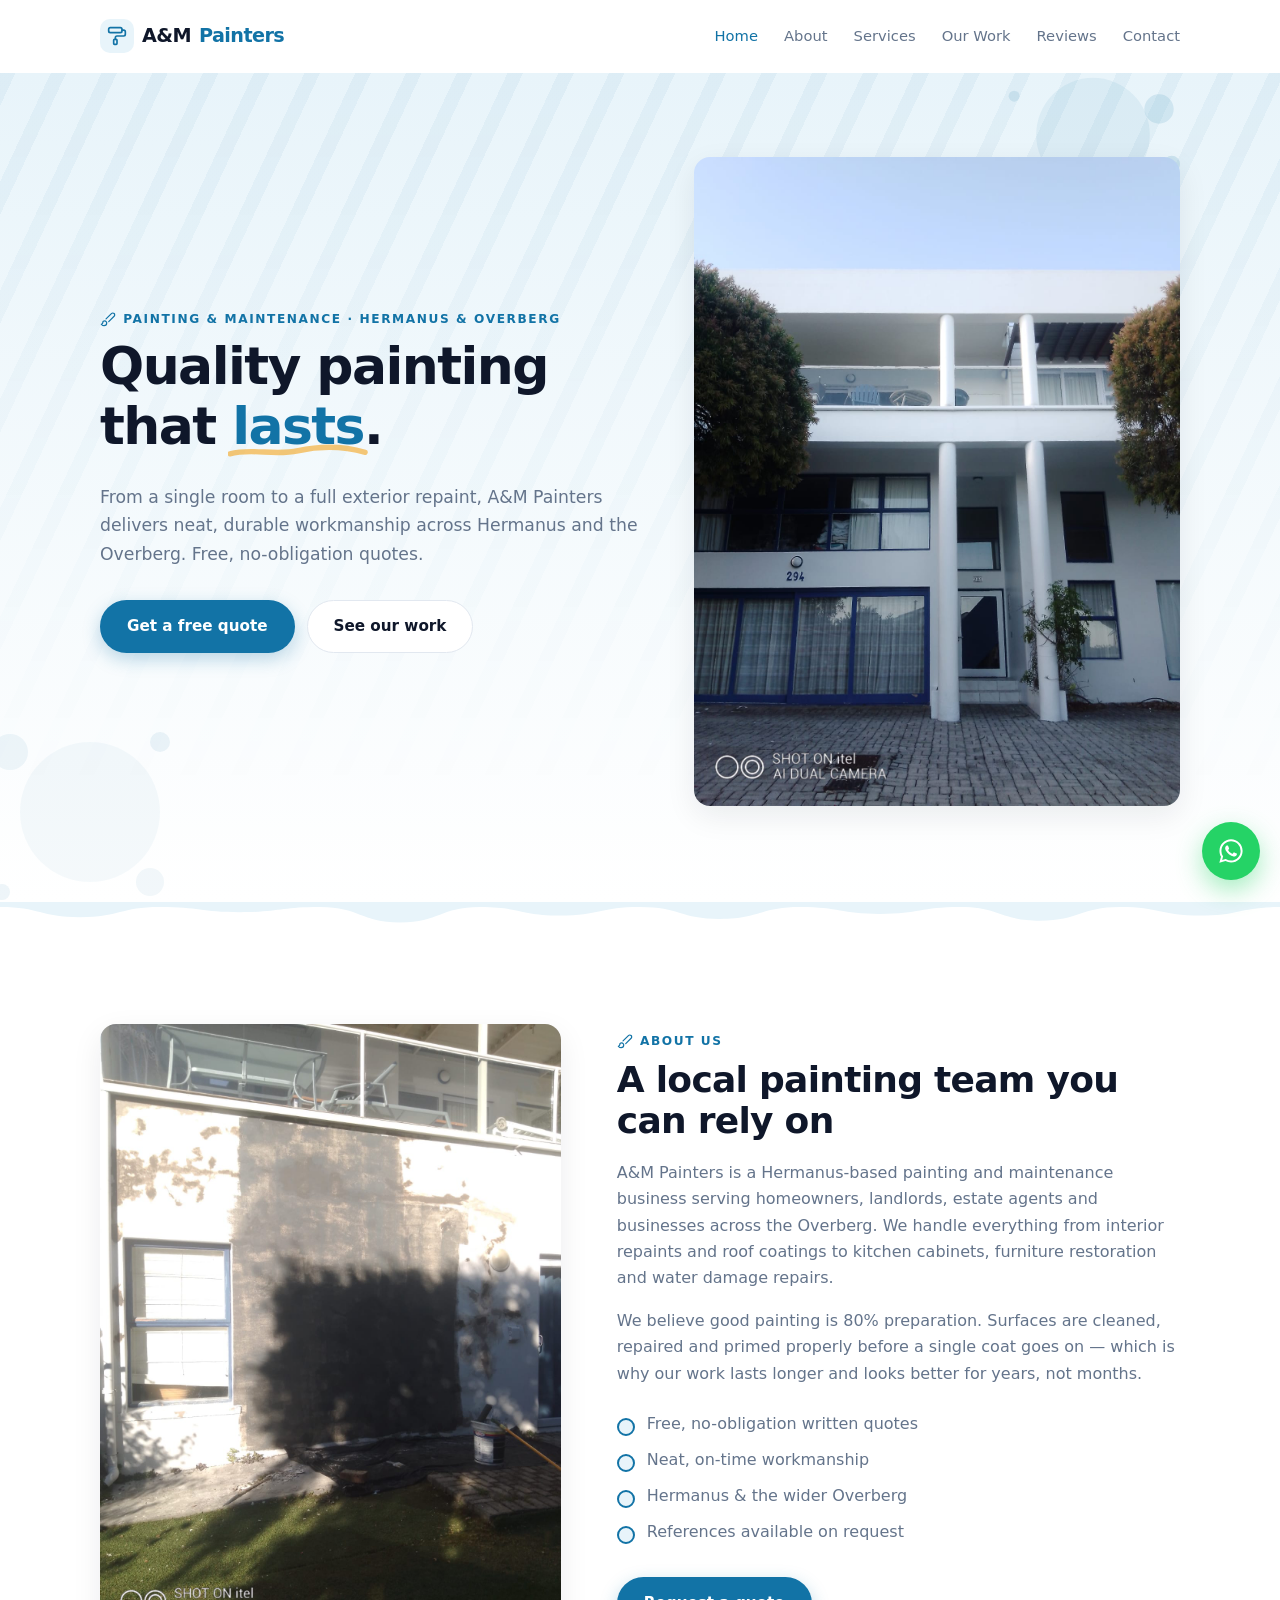
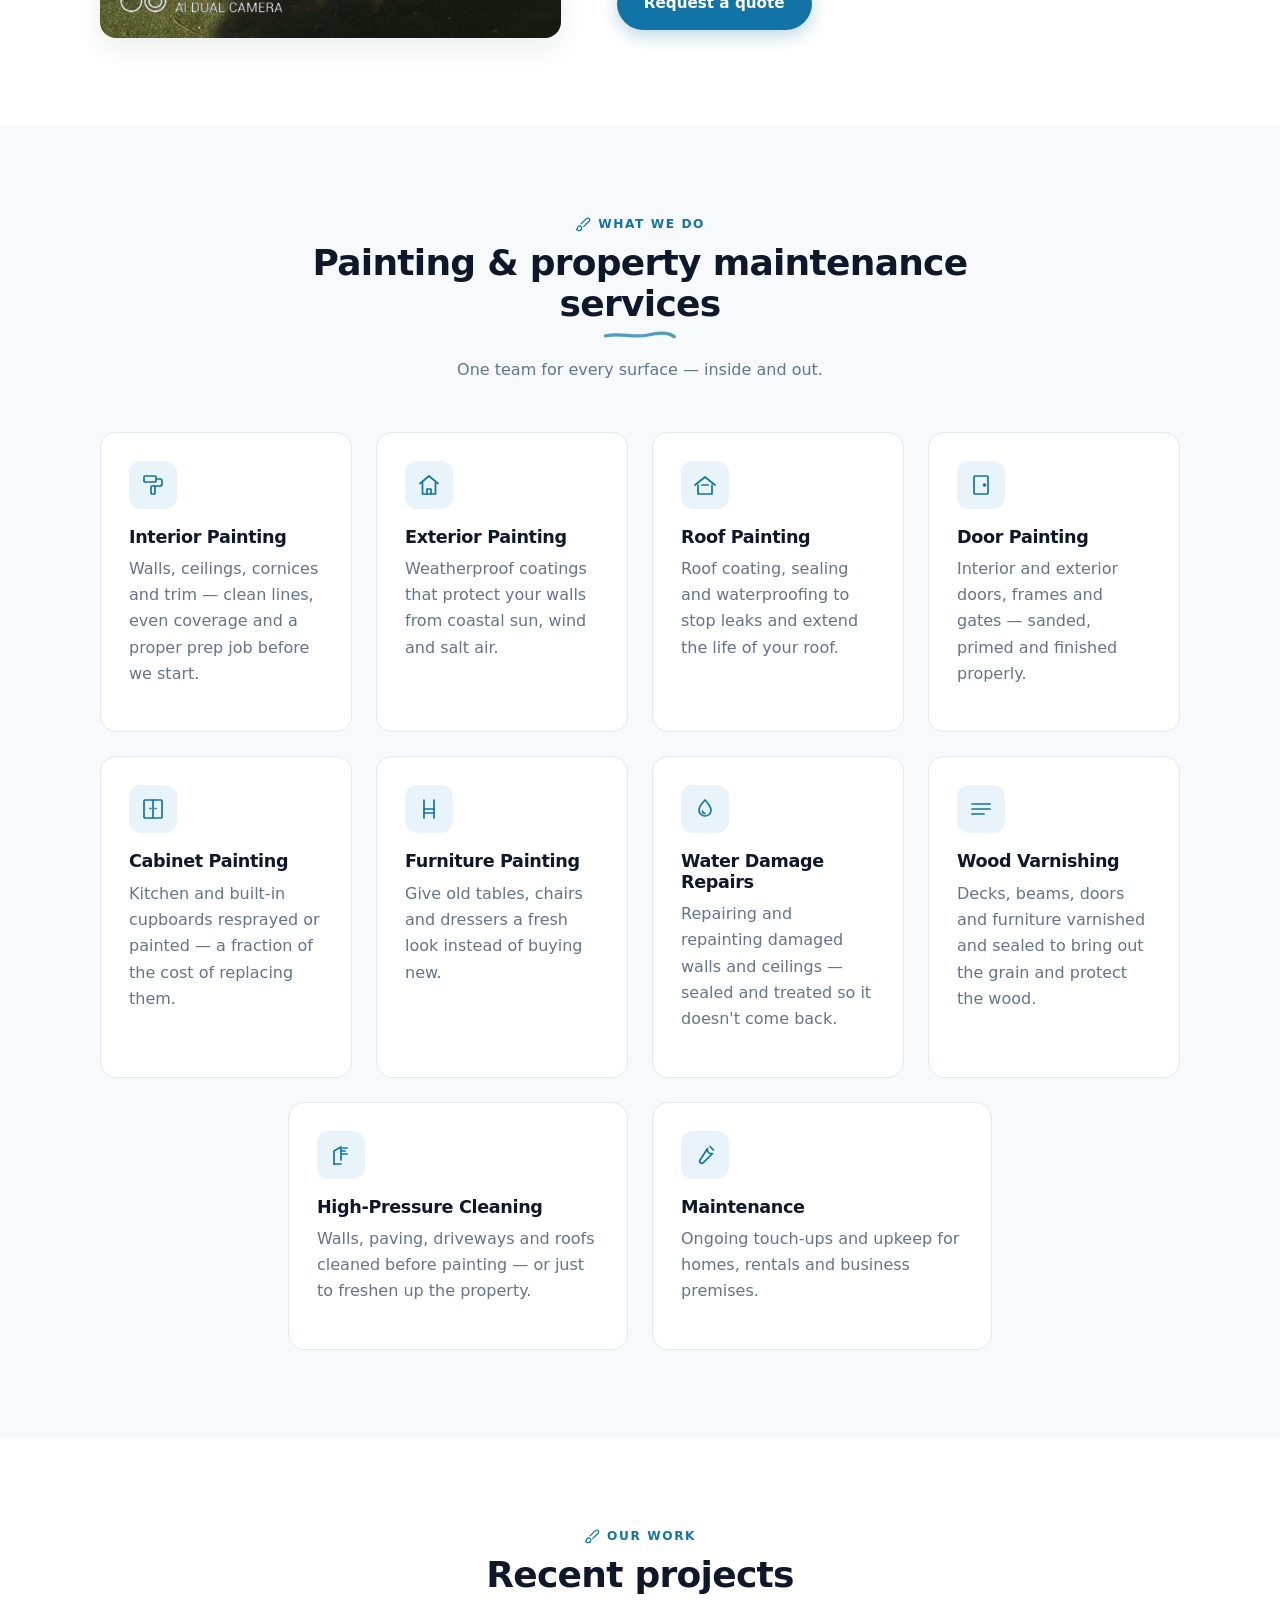
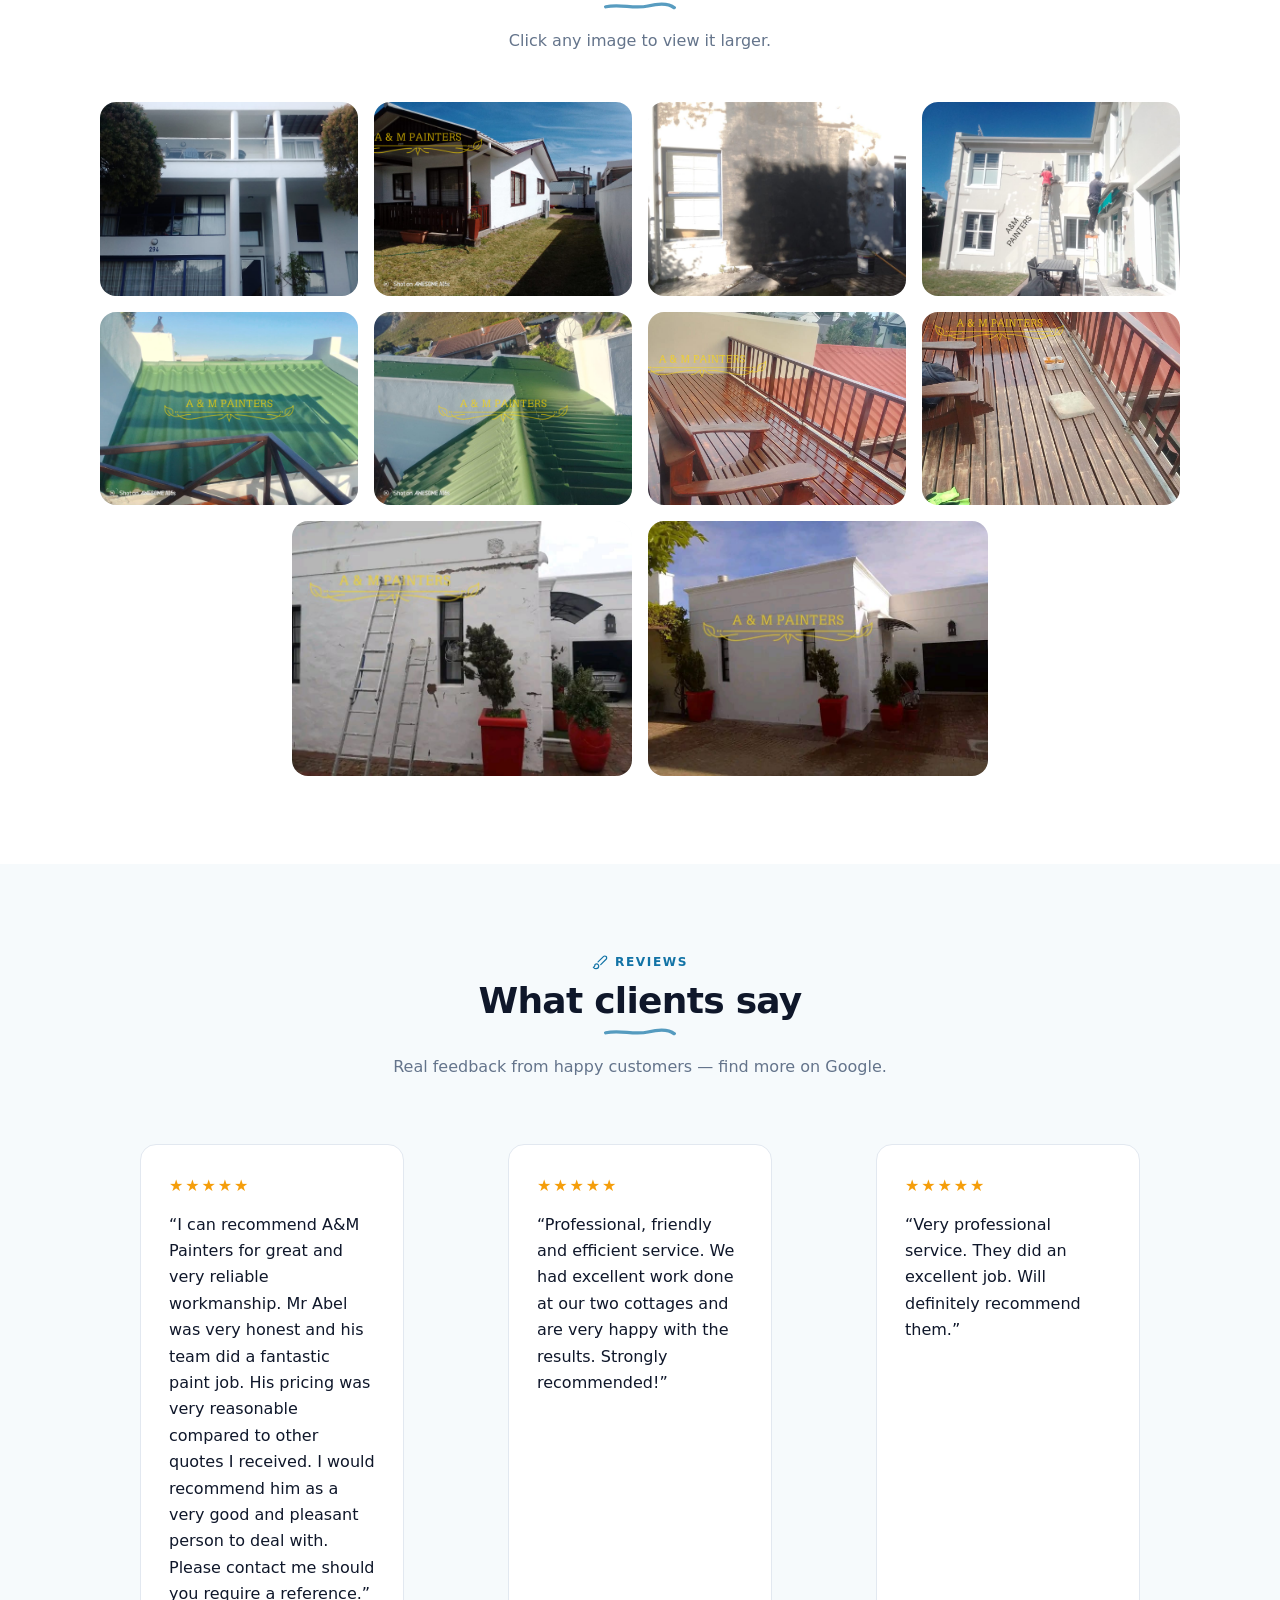
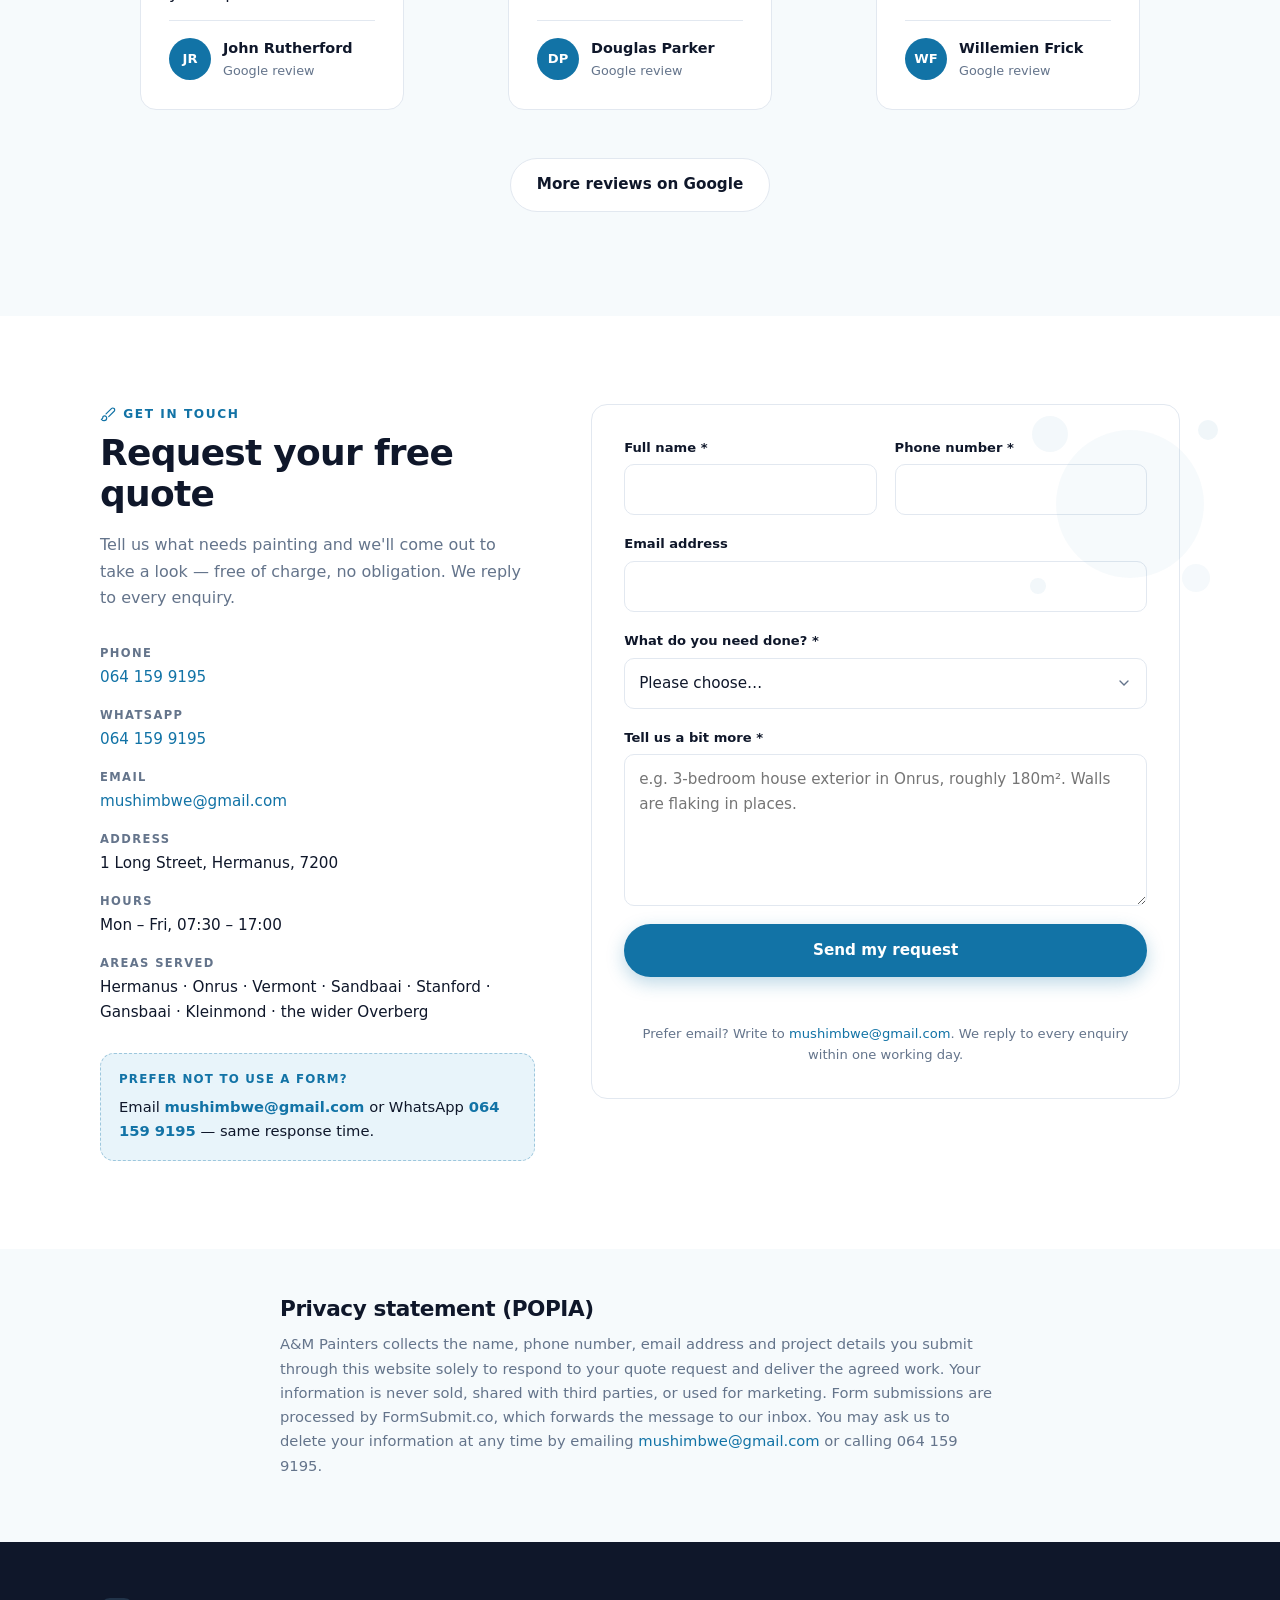
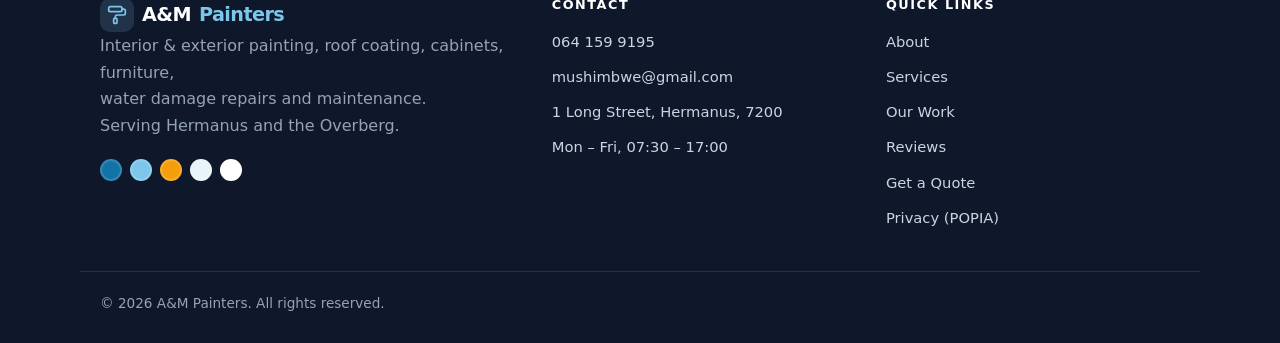
==== commit 19e8521d: "Launch overhaul: 10-photo gallery + clean filenames, mobile overflow fix, form AJAX fix + thank-you " ====
--- a/index.html
+++ b/index.html
@@ -12,10 +12,16 @@
   <link rel="icon" href="data:image/svg+xml,%3Csvg xmlns='http://www.w3.org/2000/svg' viewBox='0 0 100 100'%3E%3Crect width='100' height='100' rx='20' fill='%231273a6'/%3E%3Ctext x='50' y='70' font-family='system-ui,sans-serif' font-size='54' font-weight='800' text-anchor='middle' fill='white'%3EA%3C/text%3E%3C/svg%3E" />
 
   <!-- Open Graph (WhatsApp / Facebook previews) -->
+  <link rel="canonical" href="https://ampainters.co.za/" />
+  <link rel="apple-touch-icon" href="img/apple-touch-icon.png" />
   <meta property="og:type" content="website" />
+  <meta property="og:url" content="https://ampainters.co.za/" />
   <meta property="og:title" content="A&M Painters | Painting Contractors in Hermanus" />
   <meta property="og:description" content="Interior, exterior and roof painting, cabinets, furniture, water damage repairs and more. Serving Hermanus and the Overberg." />
-  <meta property="og:image" content="https://placehold.co/1200x630/e8f4fa/1273a6?text=A%26M+Painters" />
+  <meta property="og:image" content="https://ampainters.co.za/img/og-image.jpg" />
+  <meta property="og:image:width" content="1200" />
+  <meta property="og:image:height" content="630" />
+  <meta property="og:image:alt" content="Completed painting project by A&M Painters in Hermanus" />
 
   <script>document.documentElement.classList.add('js');</script>
   <link rel="stylesheet" href="styles.css" />
@@ -169,7 +175,14 @@
     },
     "areaServed": ["Hermanus", "Overberg", "Stanford", "Gansbaai", "Onrus", "Vermont", "Kleinmond"],
     "openingHours": "Mo-Fr 07:30-17:00",
-    "priceRange": "R"
+    "priceRange": "R",
+    "url": "https://ampainters.co.za/",
+    "aggregateRating": {
+      "@type": "AggregateRating",
+      "ratingValue": "5",
+      "reviewCount": "3",
+      "bestRating": "5"
+    }
   }
   </script>
 </head>
@@ -250,7 +263,7 @@
 
         <div class="hero-media reveal">
           <img
-            src="img/BestWork.png"
+            src="img/BestWork.jpg"
             alt="Completed painting work by A&M Painters in Hermanus"
             width="720" height="560" />
         </div>
@@ -269,7 +282,7 @@
       <div class="container about-grid">
         <div class="media reveal">
           <img
-            src="img/ExteriorRepaint.jpeg"
+            src="img/ExteriorRepaint.jpg"
             alt="Exterior repaint completed by A&M Painters in the Overberg"
             width="640" height="520" />
         </div>
@@ -461,31 +474,73 @@
         <div class="gallery">
 
           <button class="gallery-item reveal"
-                  data-full="img/BestWork.png"
+                  data-full="img/BestWork.jpg"
                   aria-label="View completed painting project larger">
-            <img src="img/BestWork.png"
+            <img src="img/BestWork.jpg"
                  alt="Completed painting project by A&M Painters" loading="lazy" />
           </button>
 
           <button class="gallery-item reveal"
-                  data-full="img/ExteriorRepaint.jpeg"
+                  data-full="img/house-painted.jpg"
+                  aria-label="View freshly painted house larger">
+            <img src="img/house-painted.jpg"
+                 alt="House exterior freshly painted by A&M Painters" loading="lazy" />
+          </button>
+
+          <button class="gallery-item reveal"
+                  data-full="img/ExteriorRepaint.jpg"
                   aria-label="View exterior repaint project larger">
-            <img src="img/ExteriorRepaint.jpeg"
+            <img src="img/ExteriorRepaint.jpg"
                  alt="Exterior repaint in Hermanus" loading="lazy" />
           </button>
 
           <button class="gallery-item reveal"
-                  data-full="img/RoofCoating.png"
+                  data-full="img/outside-painting.jpg"
+                  aria-label="View exterior painting work larger">
+            <img src="img/outside-painting.jpg"
+                 alt="A&M Painters team painting an exterior wall" loading="lazy" />
+          </button>
+
+          <button class="gallery-item reveal"
+                  data-full="img/RoofCoating.jpg"
                   aria-label="View roof coating project larger">
-            <img src="img/RoofCoating.png"
+            <img src="img/RoofCoating.jpg"
                  alt="Roof coating project in the Overberg" loading="lazy" />
           </button>
 
           <button class="gallery-item reveal"
-                  data-full="img/FloorVarnish.png"
+                  data-full="img/roof-work.jpg"
+                  aria-label="View roof painting project larger">
+            <img src="img/roof-work.jpg"
+                 alt="Roof painted and coated by A&M Painters" loading="lazy" />
+          </button>
+
+          <button class="gallery-item reveal"
+                  data-full="img/FloorVarnish.jpg"
                   aria-label="View floor varnishing project larger">
-            <img src="img/FloorVarnish.png"
+            <img src="img/FloorVarnish.jpg"
                  alt="Floor varnishing project by A&M Painters" loading="lazy" />
+          </button>
+
+          <button class="gallery-item reveal"
+                  data-full="img/floor-finish.jpg"
+                  aria-label="View floor finishing project larger">
+            <img src="img/floor-finish.jpg"
+                 alt="Finished varnished floor by A&M Painters" loading="lazy" />
+          </button>
+
+          <button class="gallery-item reveal"
+                  data-full="img/before-after-1-before.jpg"
+                  aria-label="View before photo of a renovated building">
+            <img src="img/before-after-1-before.jpg"
+                 alt="Building before A&M Painters restored and painted it" loading="lazy" />
+          </button>
+
+          <button class="gallery-item reveal"
+                  data-full="img/before-after-1-after.jpg"
+                  aria-label="View after photo of the same renovated building">
+            <img src="img/before-after-1-after.jpg"
+                 alt="Same building after A&M Painters restored and painted it" loading="lazy" />
           </button>
 
         </div>
@@ -504,6 +559,7 @@
             Reviews
           </p>
           <h2>What clients say</h2>
+          <p class="muted">Real feedback from happy customers — find more on Google.</p>
         </div>
 
         <div class="cards">
@@ -548,6 +604,11 @@
           </figure>
 
         </div>
+
+        <p style="text-align:center; margin-top:32px;">
+          <a class="btn btn-ghost" href="https://www.google.com/maps/search/?api=1&query=A%26M+Painters+Hermanus"
+             target="_blank" rel="noopener">More reviews on Google</a>
+        </p>
       </div>
     </section>
 
@@ -606,6 +667,7 @@
             <input type="hidden" name="_subject" value="New quote request from the A&M Painters website" />
             <input type="hidden" name="_template" value="table" />
             <input type="hidden" name="_captcha" value="false" />
+            <input type="hidden" name="_next" value="https://ampainters.co.za/thank-you.html" />
             <input type="text" name="_honey" style="display:none" tabindex="-1" autocomplete="off" />
 
             <div class="form-grid">
@@ -658,6 +720,22 @@
             </div>
           </form>
         </div>
+      </div>
+    </section>
+
+    <!-- 7. PRIVACY (POPIA) -->
+    <section class="section alt" id="privacy" style="padding: 48px 0;">
+      <div class="container" style="max-width: 760px;">
+        <h2 style="font-size: 1.35rem;">Privacy statement (POPIA)</h2>
+        <p class="muted" style="font-size: .92rem;">
+          A&amp;M Painters collects the name, phone number, email address and project details you
+          submit through this website solely to respond to your quote request and deliver the
+          agreed work. Your information is never sold, shared with third parties, or used for
+          marketing. Form submissions are processed by FormSubmit.co, which forwards the message
+          to our inbox. You may ask us to delete your information at any time by emailing
+          <a href="mailto:mushimbwe@gmail.com" style="color: var(--brand);">mushimbwe@gmail.com</a>
+          or calling 064 159 9195.
+        </p>
       </div>
     </section>
 
@@ -710,6 +788,7 @@
           <li><a href="#gallery">Our Work</a></li>
           <li><a href="#testimonials">Reviews</a></li>
           <li><a href="#contact">Get a Quote</a></li>
+          <li><a href="#privacy">Privacy (POPIA)</a></li>
         </ul>
       </div>
     </div>
--- a/styles.css
+++ b/styles.css
@@ -37,6 +37,8 @@
   color: var(--text);
   background: var(--bg);
   -webkit-font-smoothing: antialiased;
+  /* Safety net: decorative splashes must never widen the page on phones */
+  overflow-x: clip;
 }
 
 img { display: block; max-width: 100%; height: auto; }
@@ -371,6 +373,8 @@
 }
 
 /* CONTACT */
+#contact { overflow: hidden; } /* clips the decorative splash-c */
+
 .contact-grid {
   display: grid;
   grid-template-columns: .85fr 1.15fr;
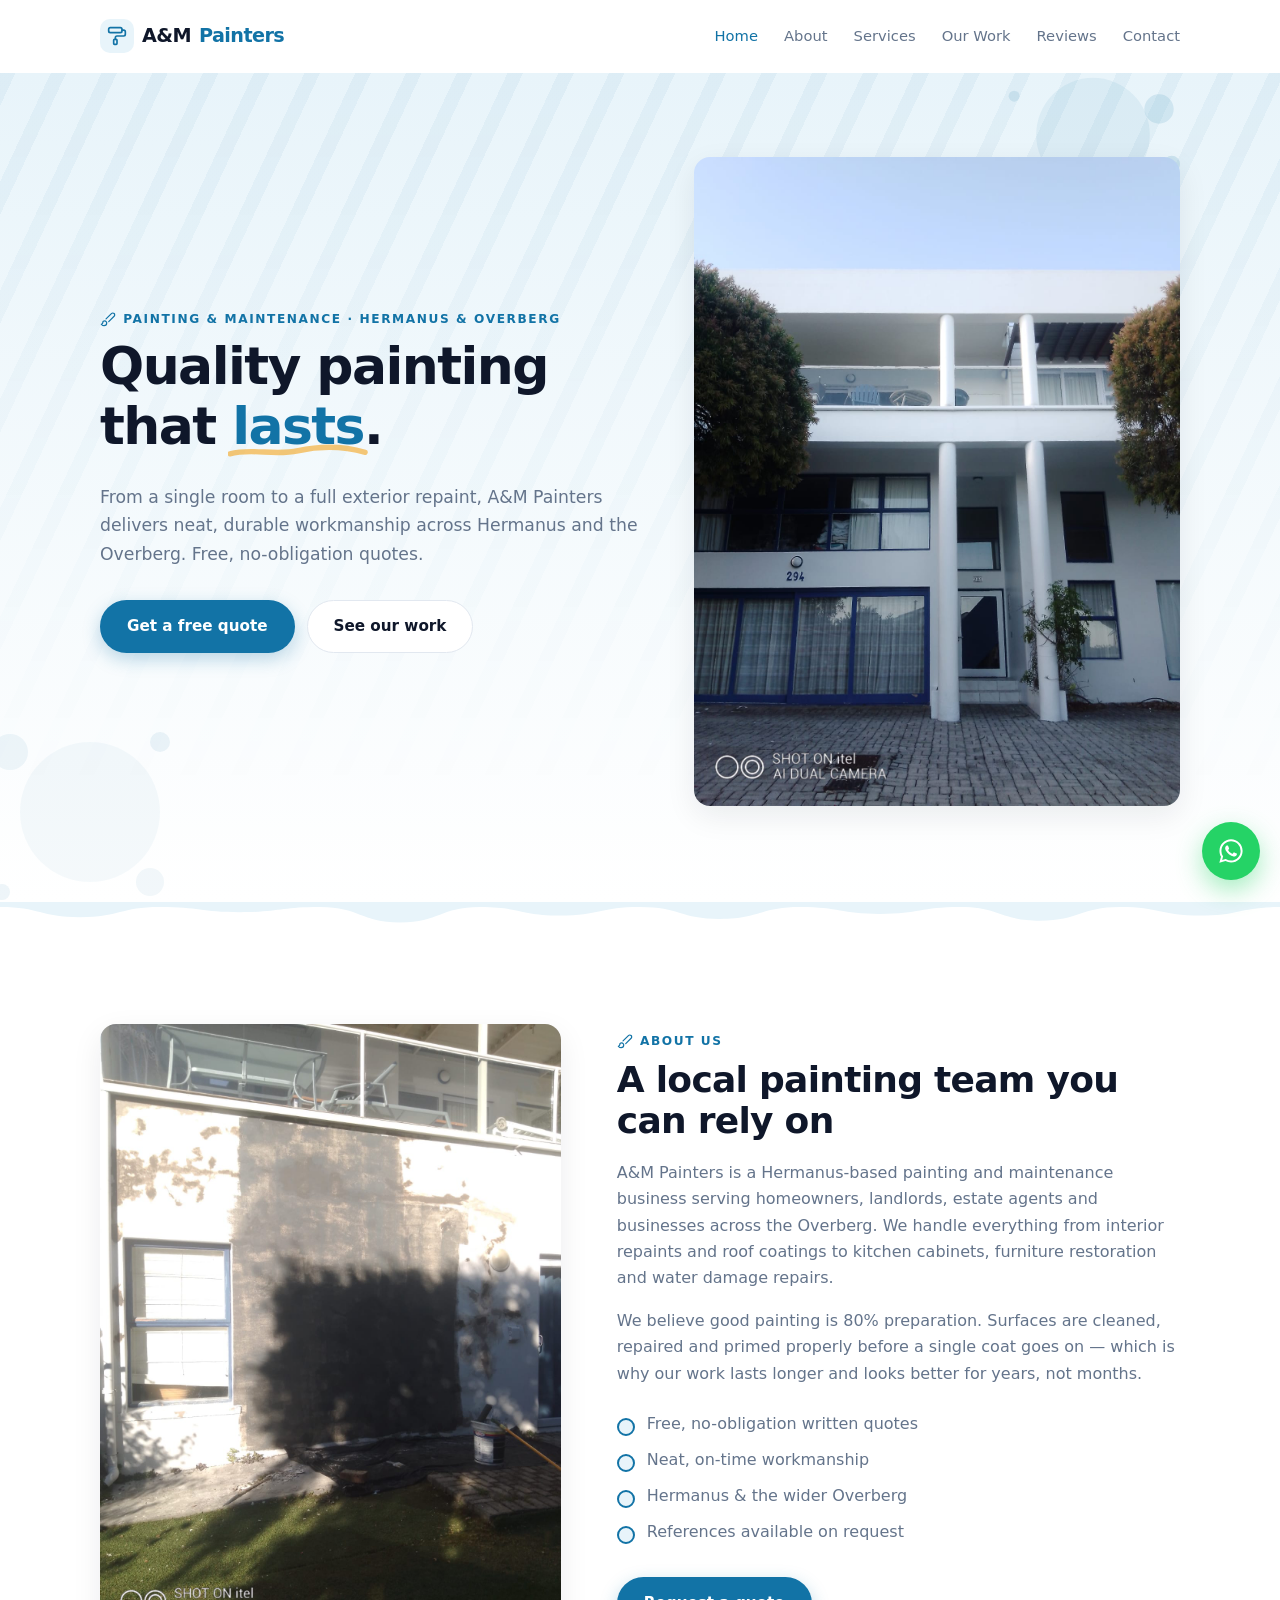
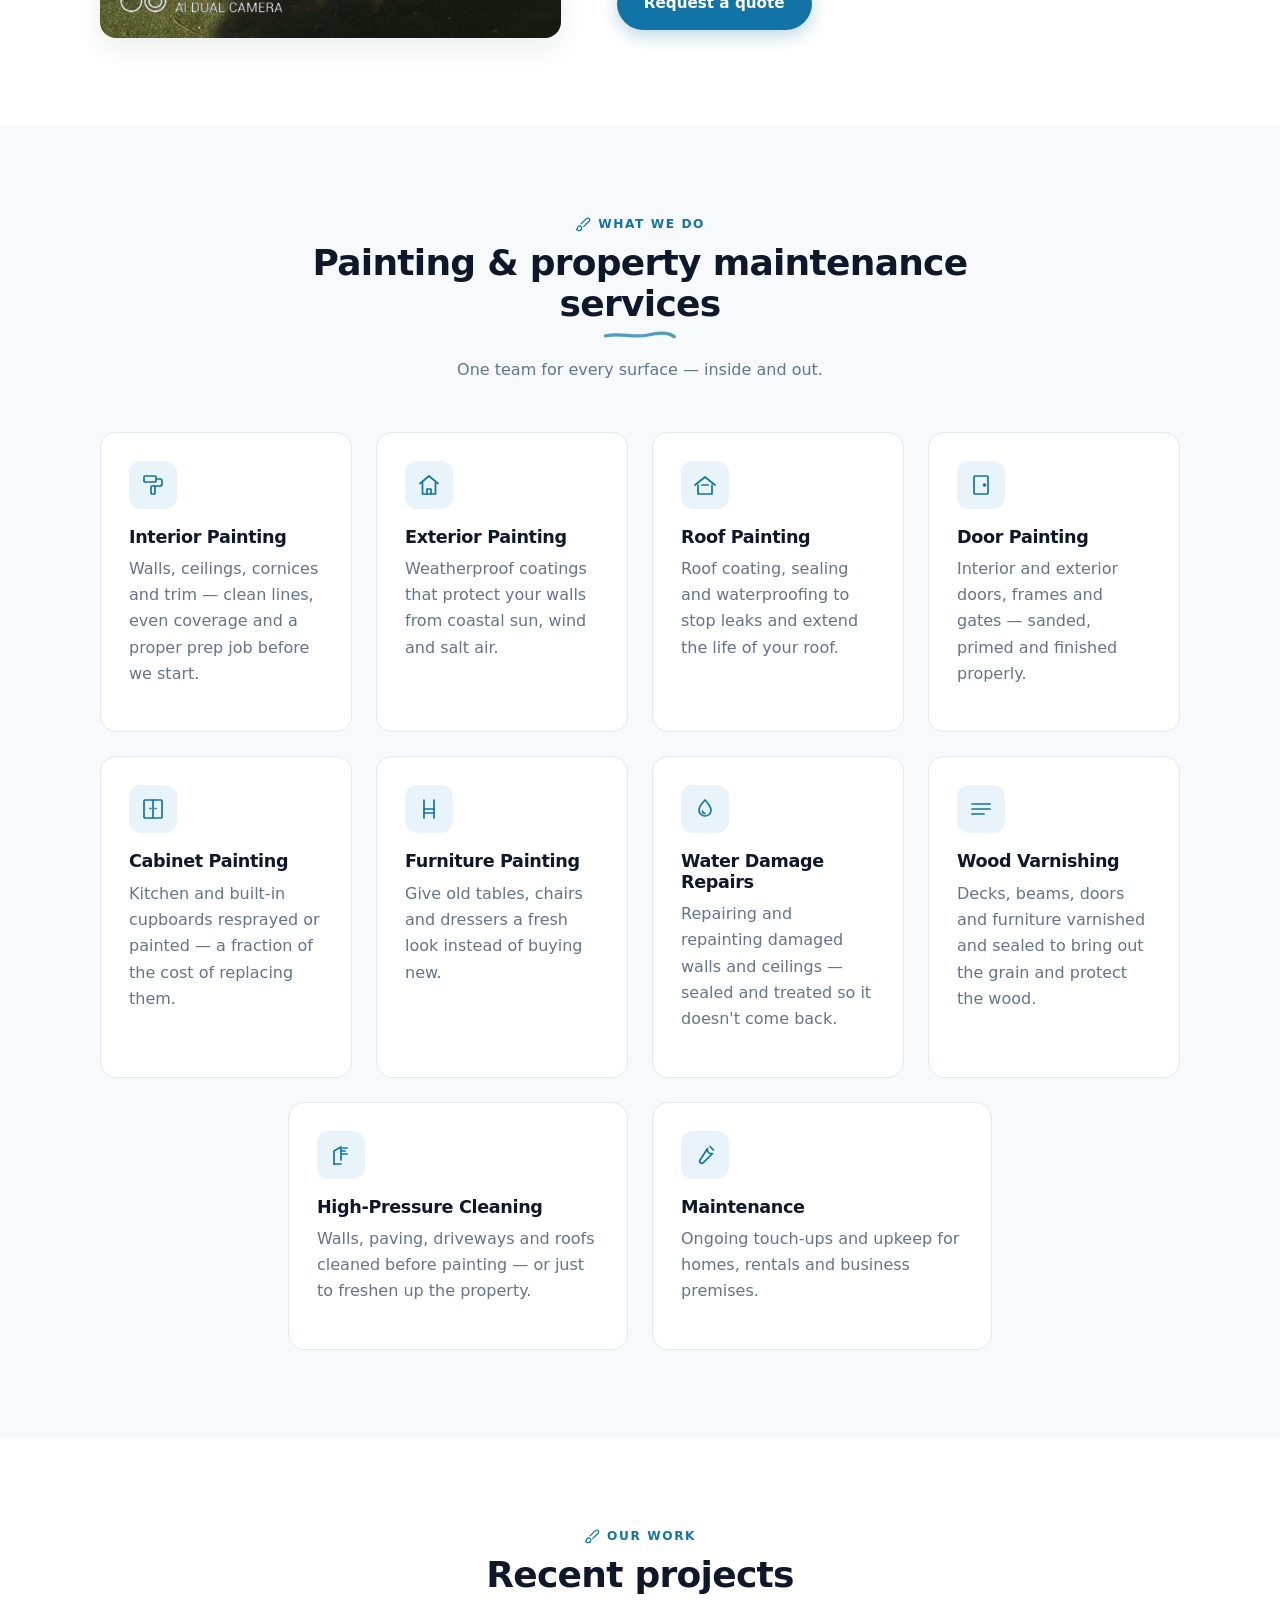
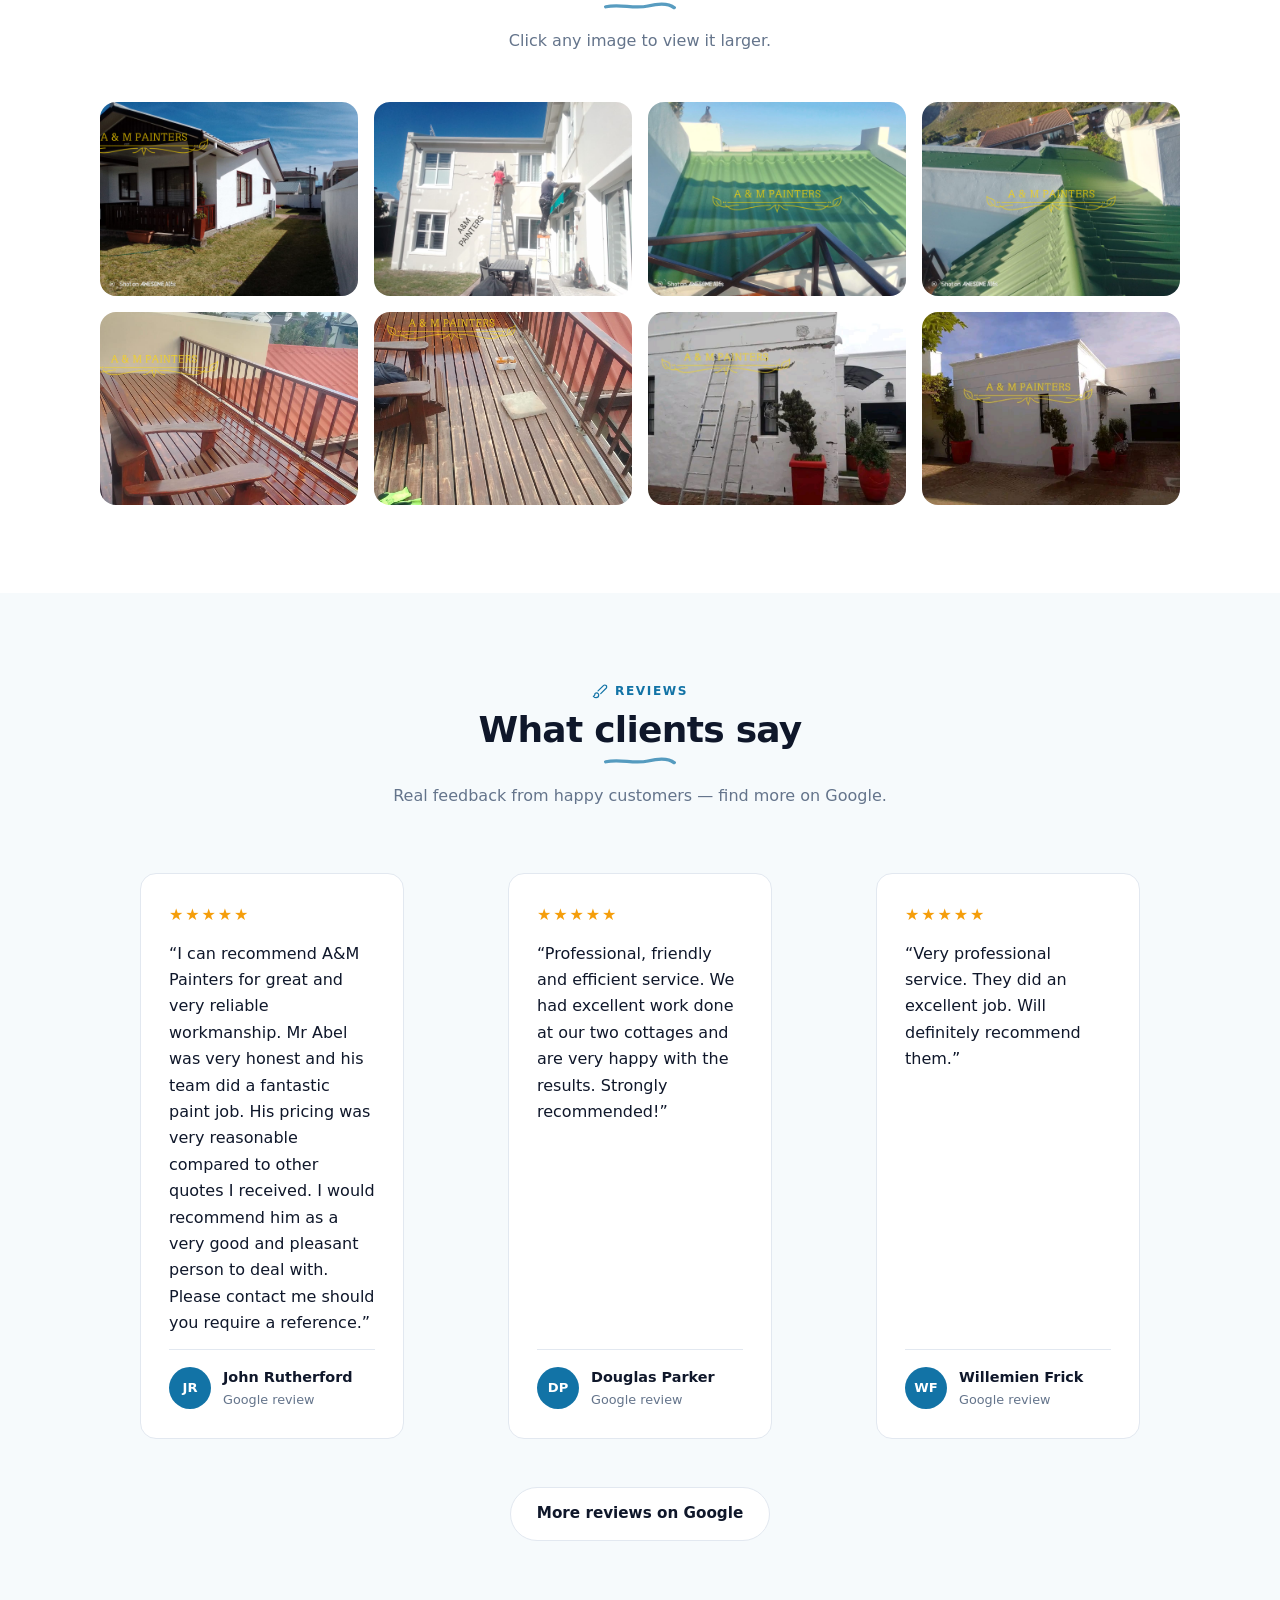
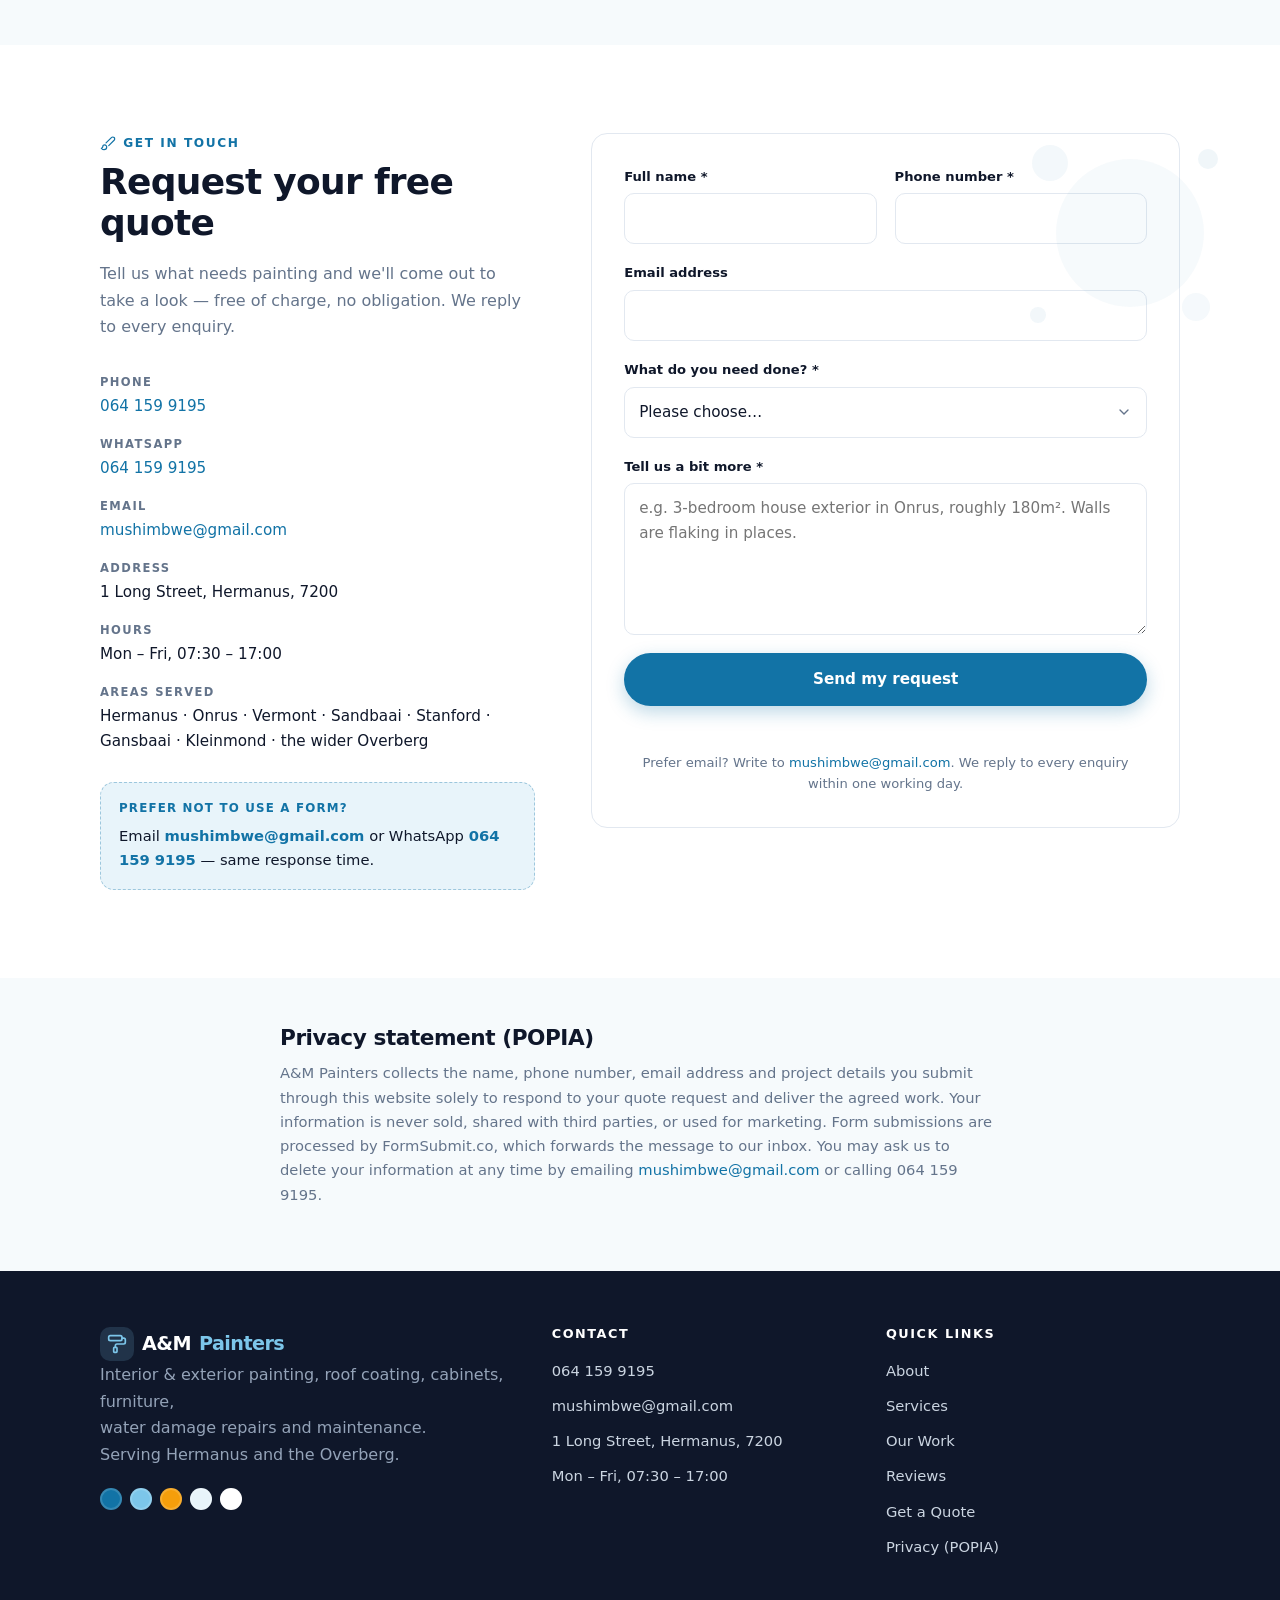
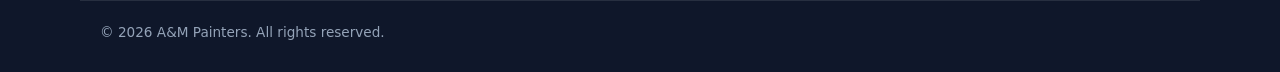
==== commit d9a93443: "Gallery: remove BestWork + ExteriorRepaint tiles (already used as hero/About photos) — 8 unique phot" ====
--- a/index.html
+++ b/index.html
@@ -474,24 +474,10 @@
         <div class="gallery">
 
           <button class="gallery-item reveal"
-                  data-full="img/BestWork.jpg"
-                  aria-label="View completed painting project larger">
-            <img src="img/BestWork.jpg"
-                 alt="Completed painting project by A&M Painters" loading="lazy" />
-          </button>
-
-          <button class="gallery-item reveal"
                   data-full="img/house-painted.jpg"
                   aria-label="View freshly painted house larger">
             <img src="img/house-painted.jpg"
                  alt="House exterior freshly painted by A&M Painters" loading="lazy" />
-          </button>
-
-          <button class="gallery-item reveal"
-                  data-full="img/ExteriorRepaint.jpg"
-                  aria-label="View exterior repaint project larger">
-            <img src="img/ExteriorRepaint.jpg"
-                 alt="Exterior repaint in Hermanus" loading="lazy" />
           </button>
 
           <button class="gallery-item reveal"
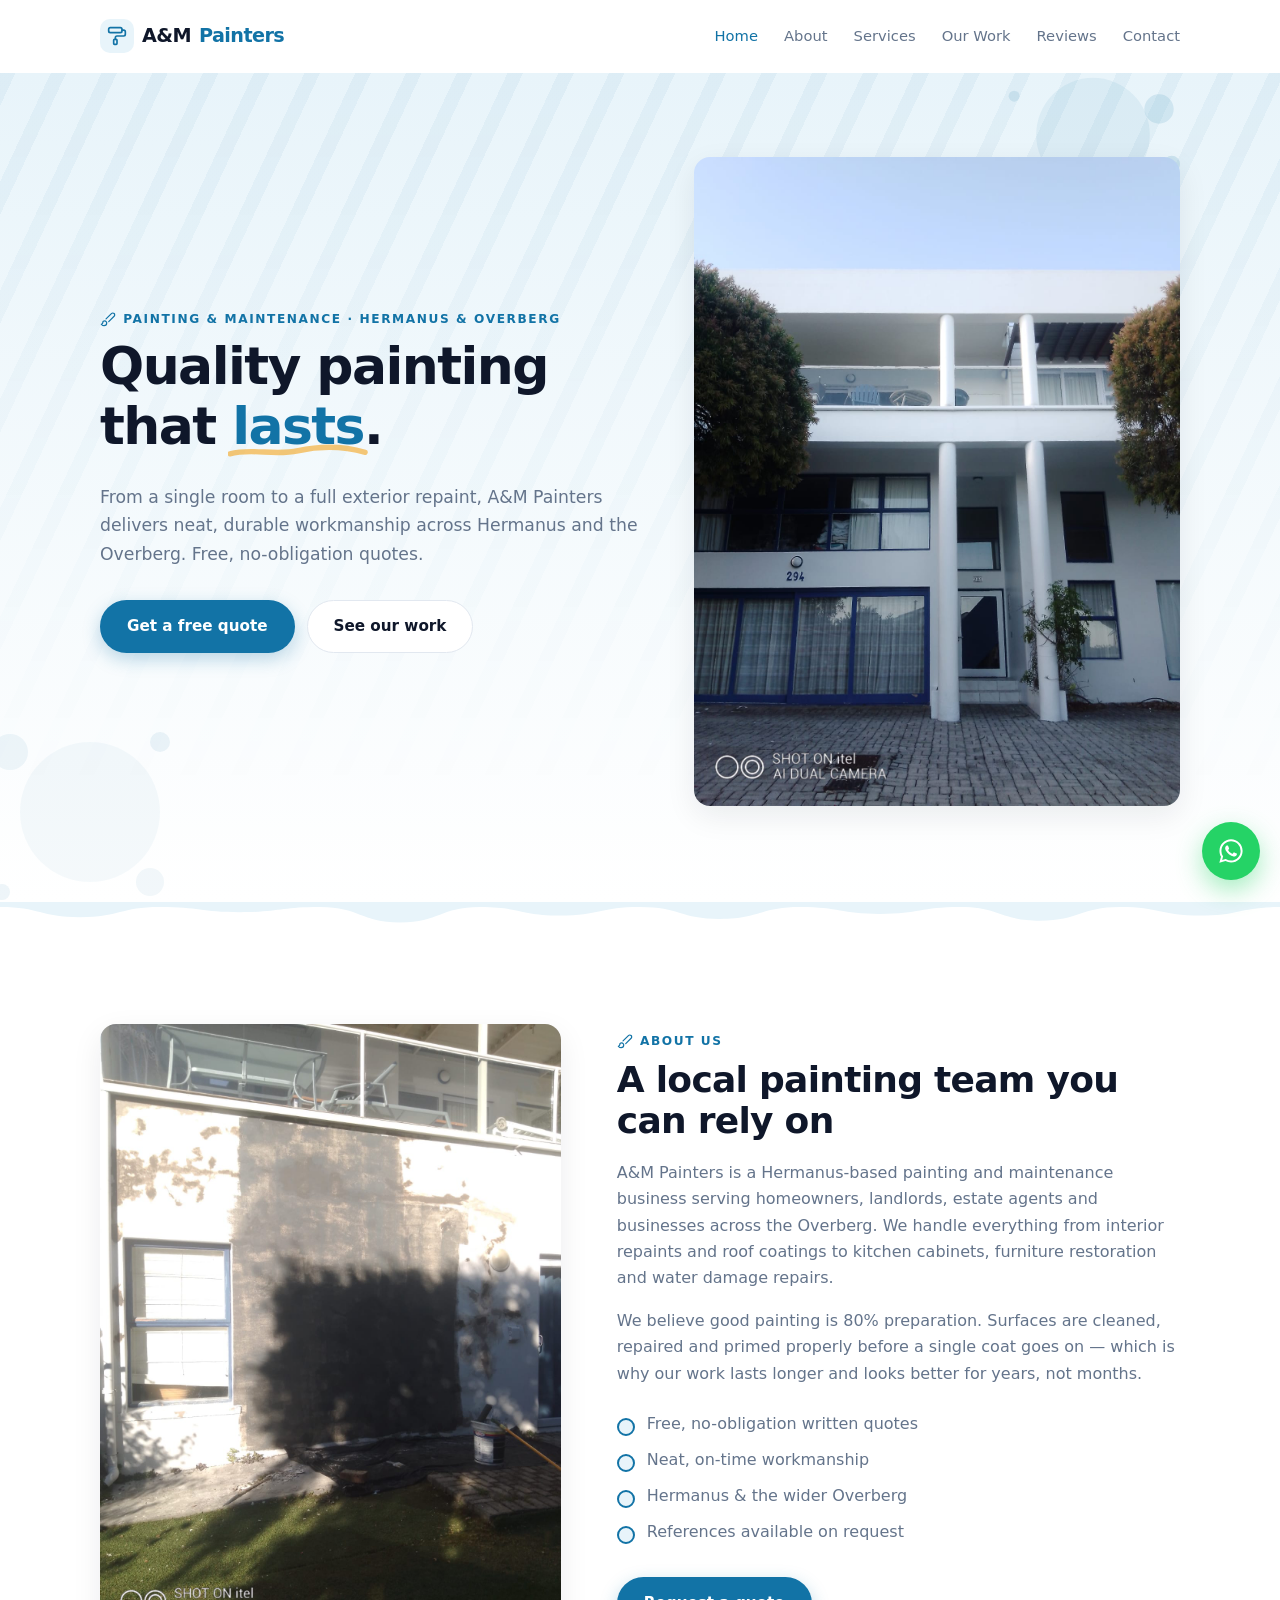
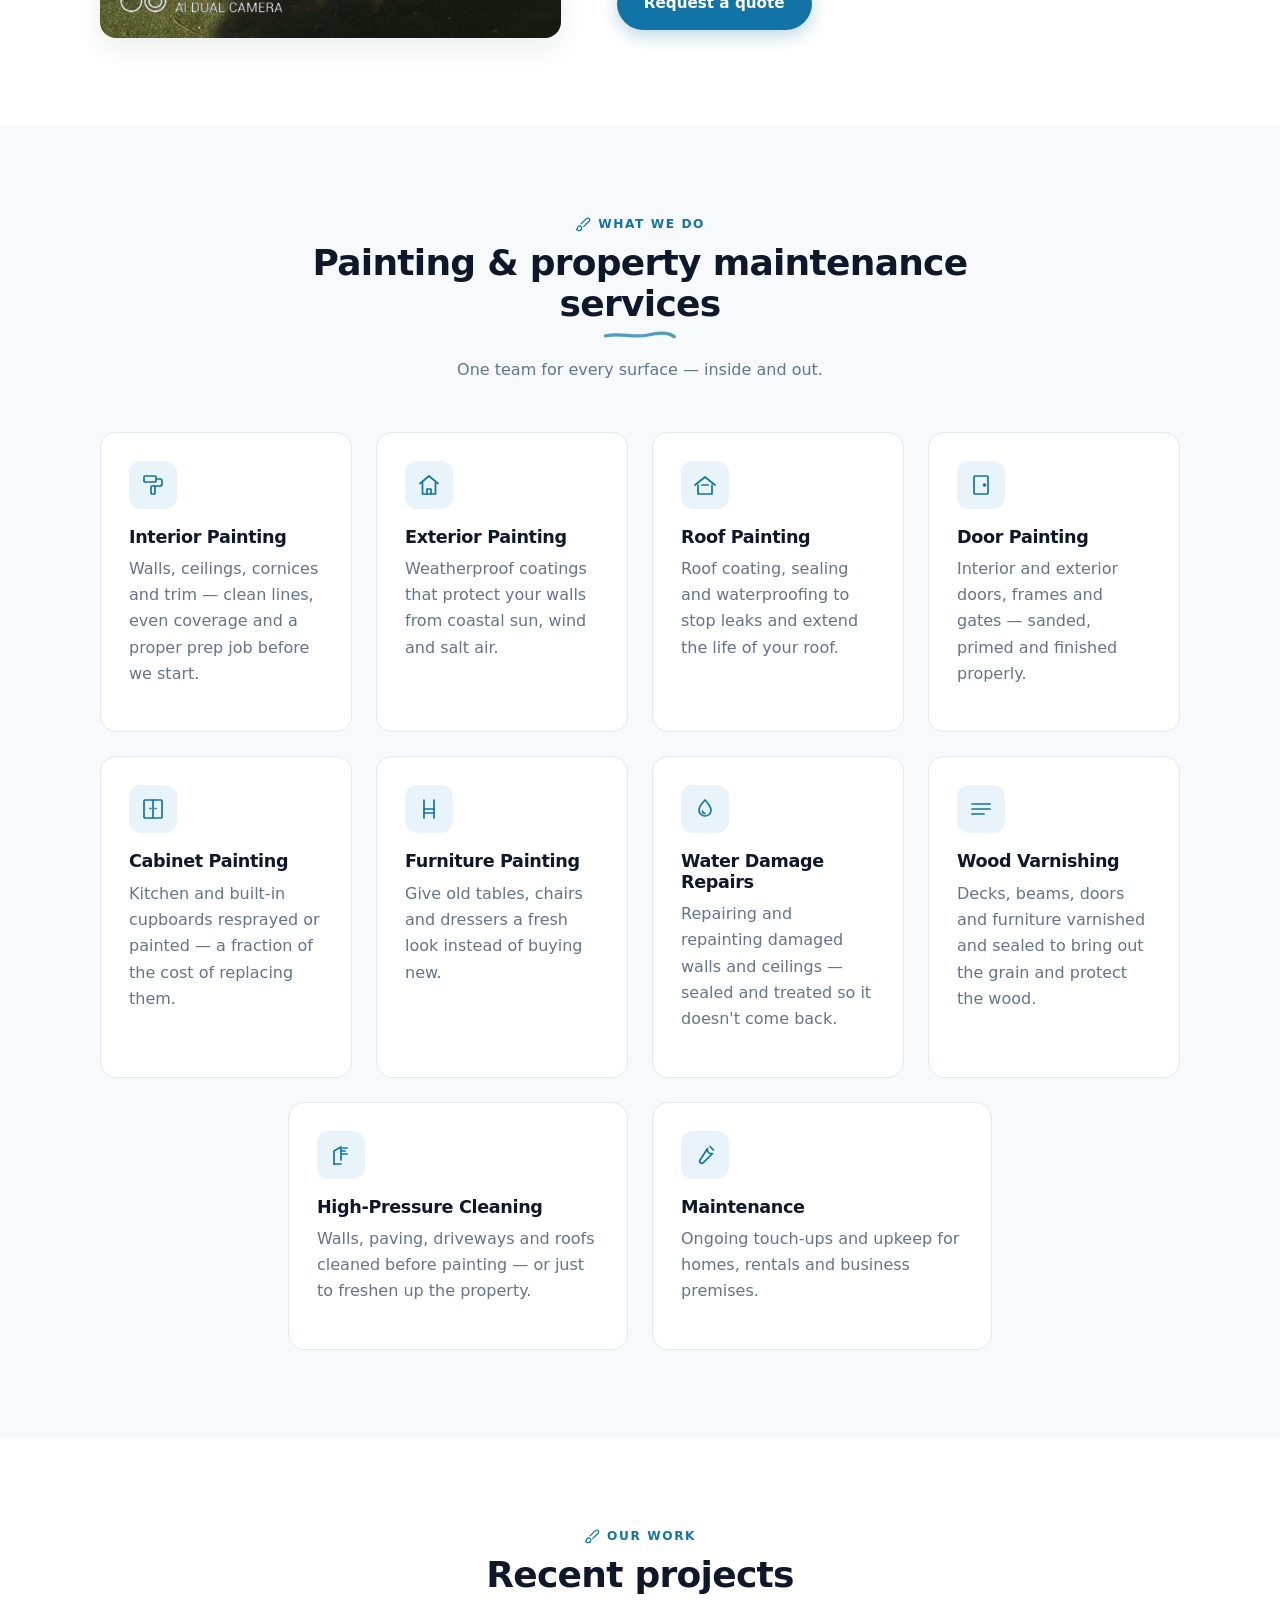
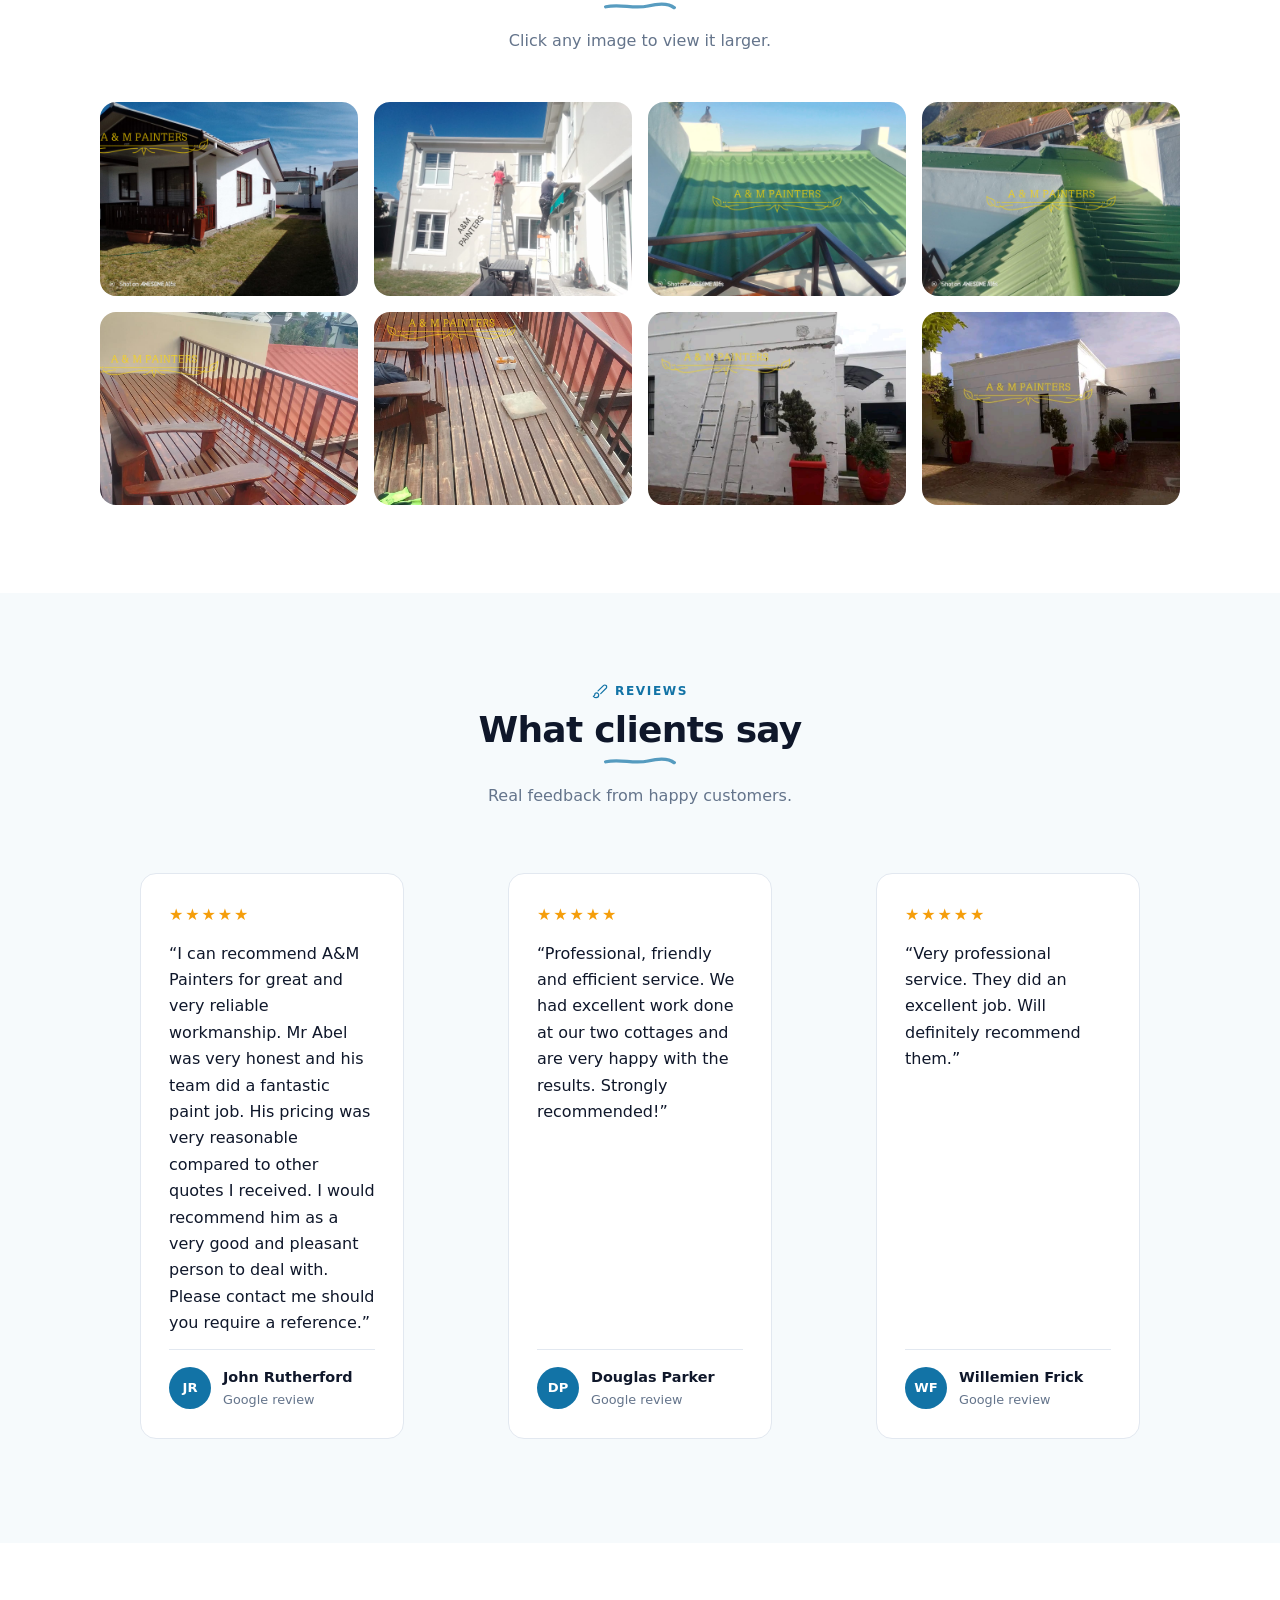
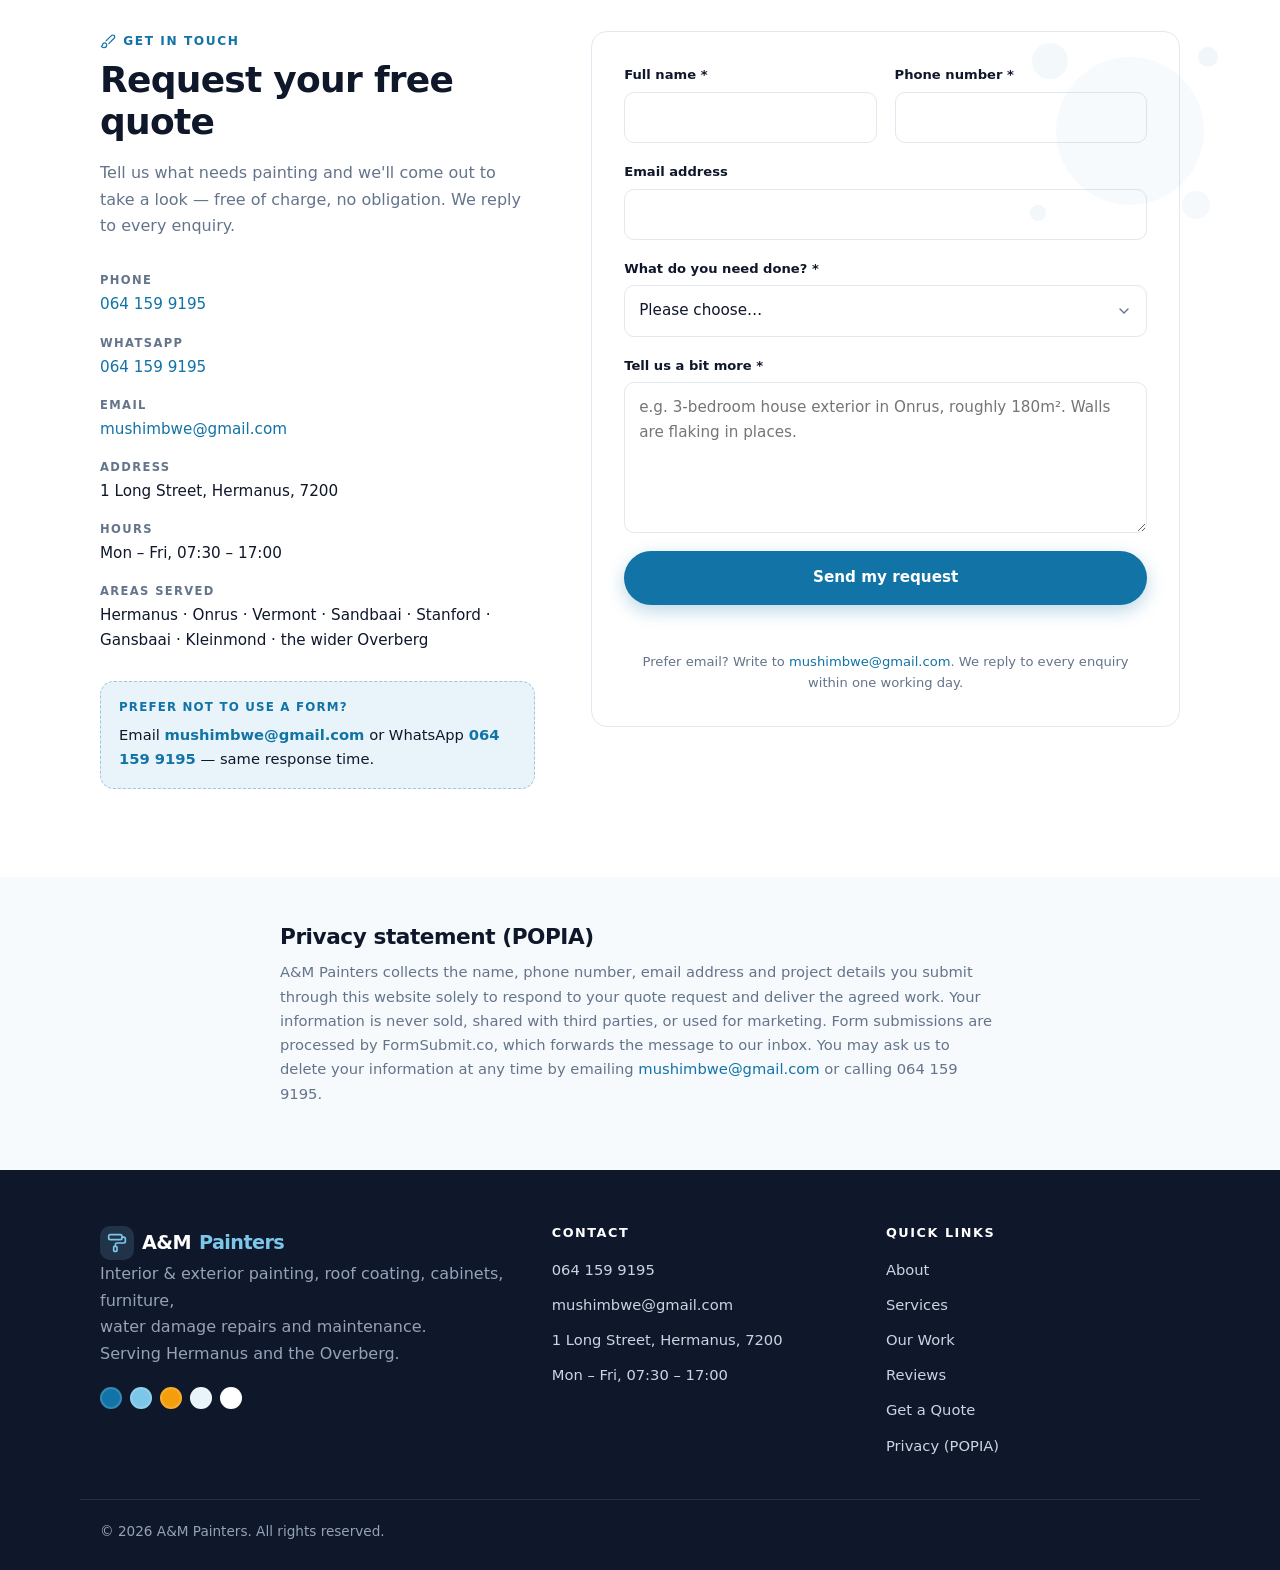
==== commit 68ebfa26: "Remove 'More reviews on Google' button and link" ====
--- a/index.html
+++ b/index.html
@@ -545,7 +545,7 @@
             Reviews
           </p>
           <h2>What clients say</h2>
-          <p class="muted">Real feedback from happy customers — find more on Google.</p>
+          <p class="muted">Real feedback from happy customers.</p>
         </div>
 
         <div class="cards">
@@ -590,11 +590,6 @@
           </figure>
 
         </div>
-
-        <p style="text-align:center; margin-top:32px;">
-          <a class="btn btn-ghost" href="https://www.google.com/maps/search/?api=1&query=A%26M+Painters+Hermanus"
-             target="_blank" rel="noopener">More reviews on Google</a>
-        </p>
       </div>
     </section>
 
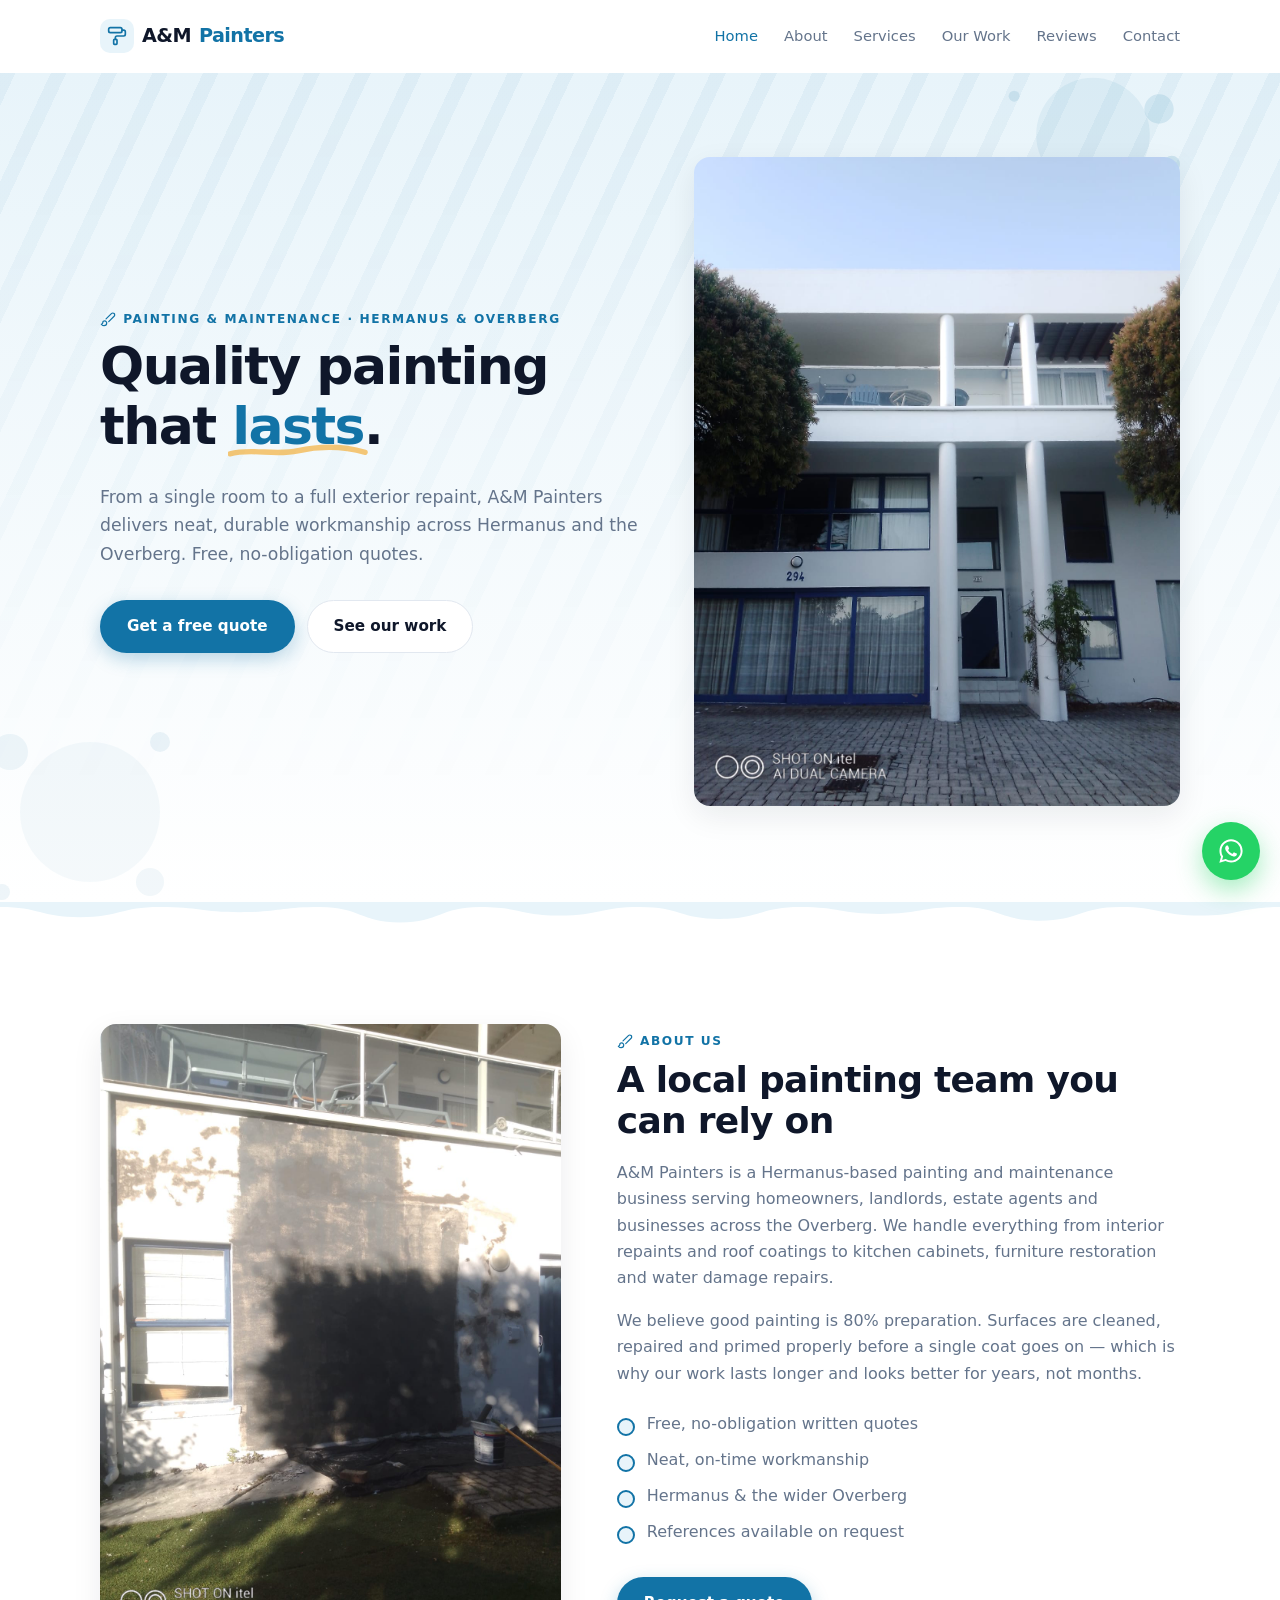
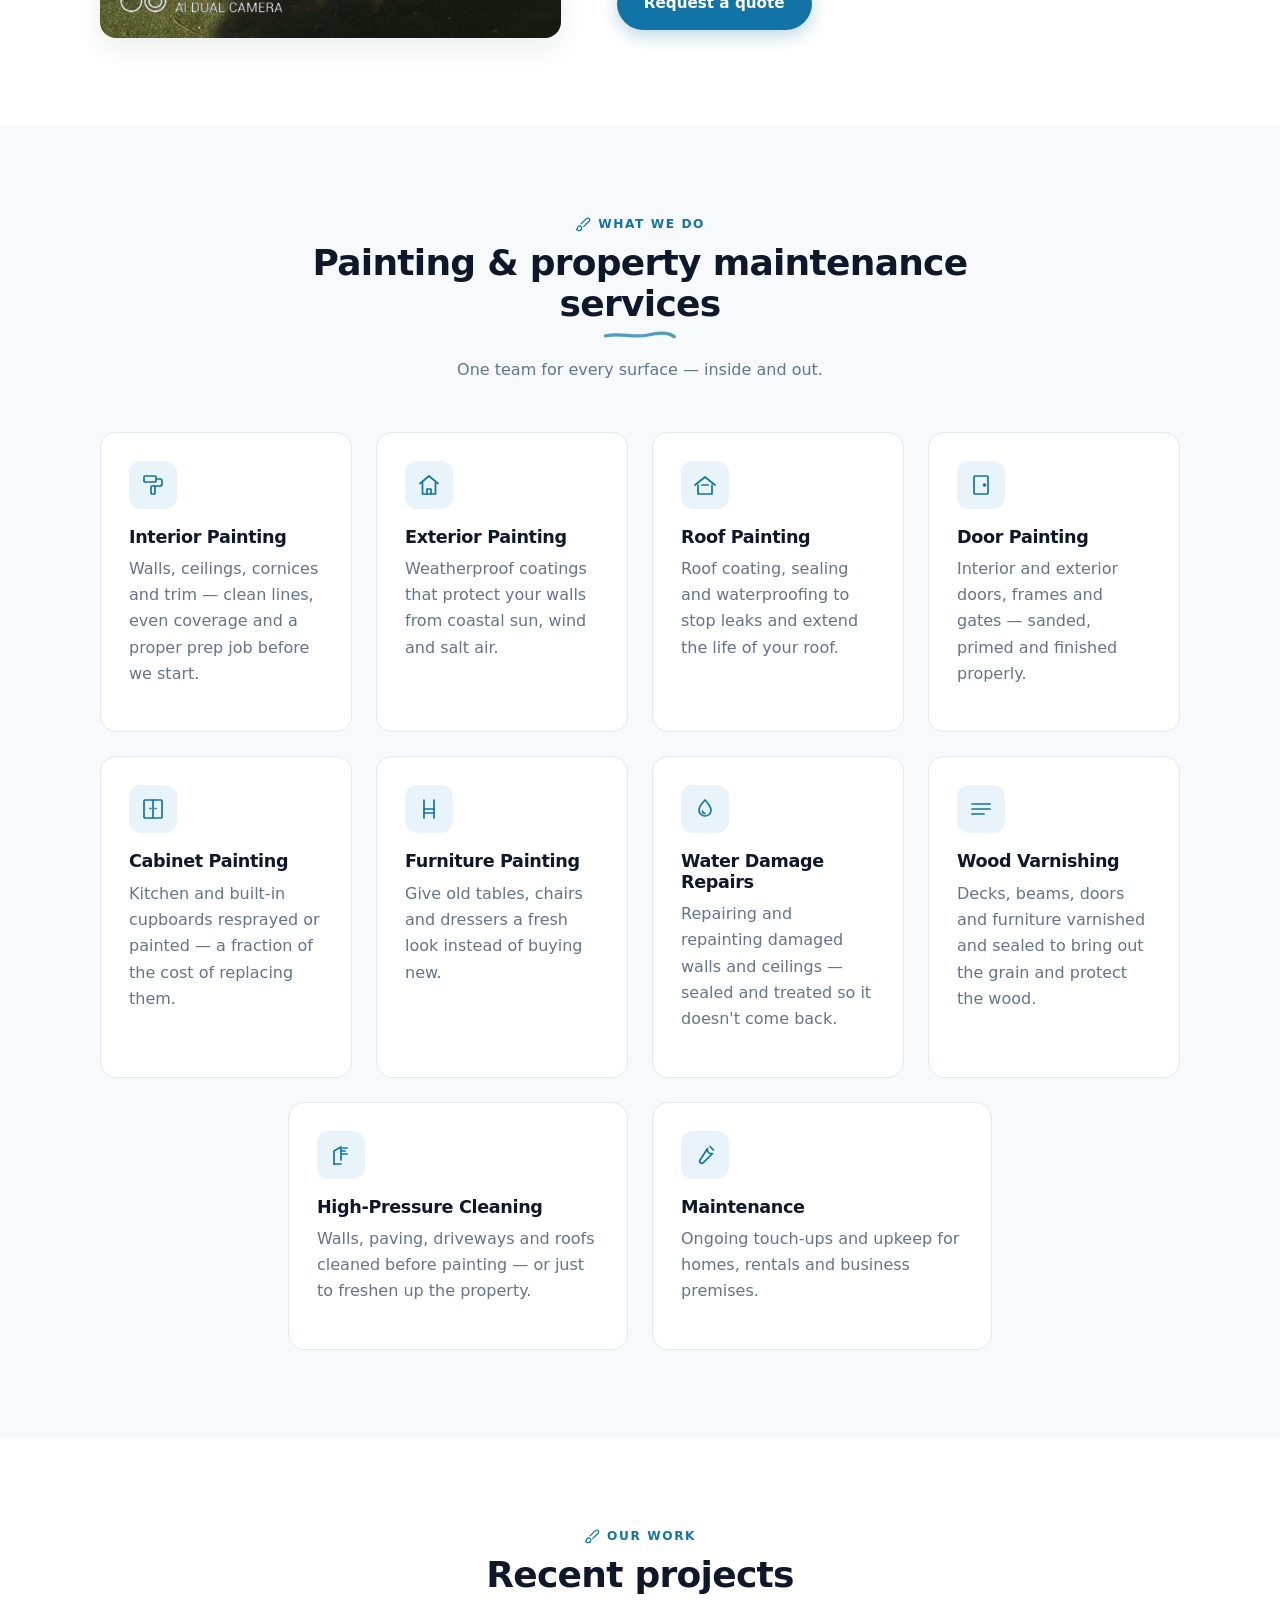
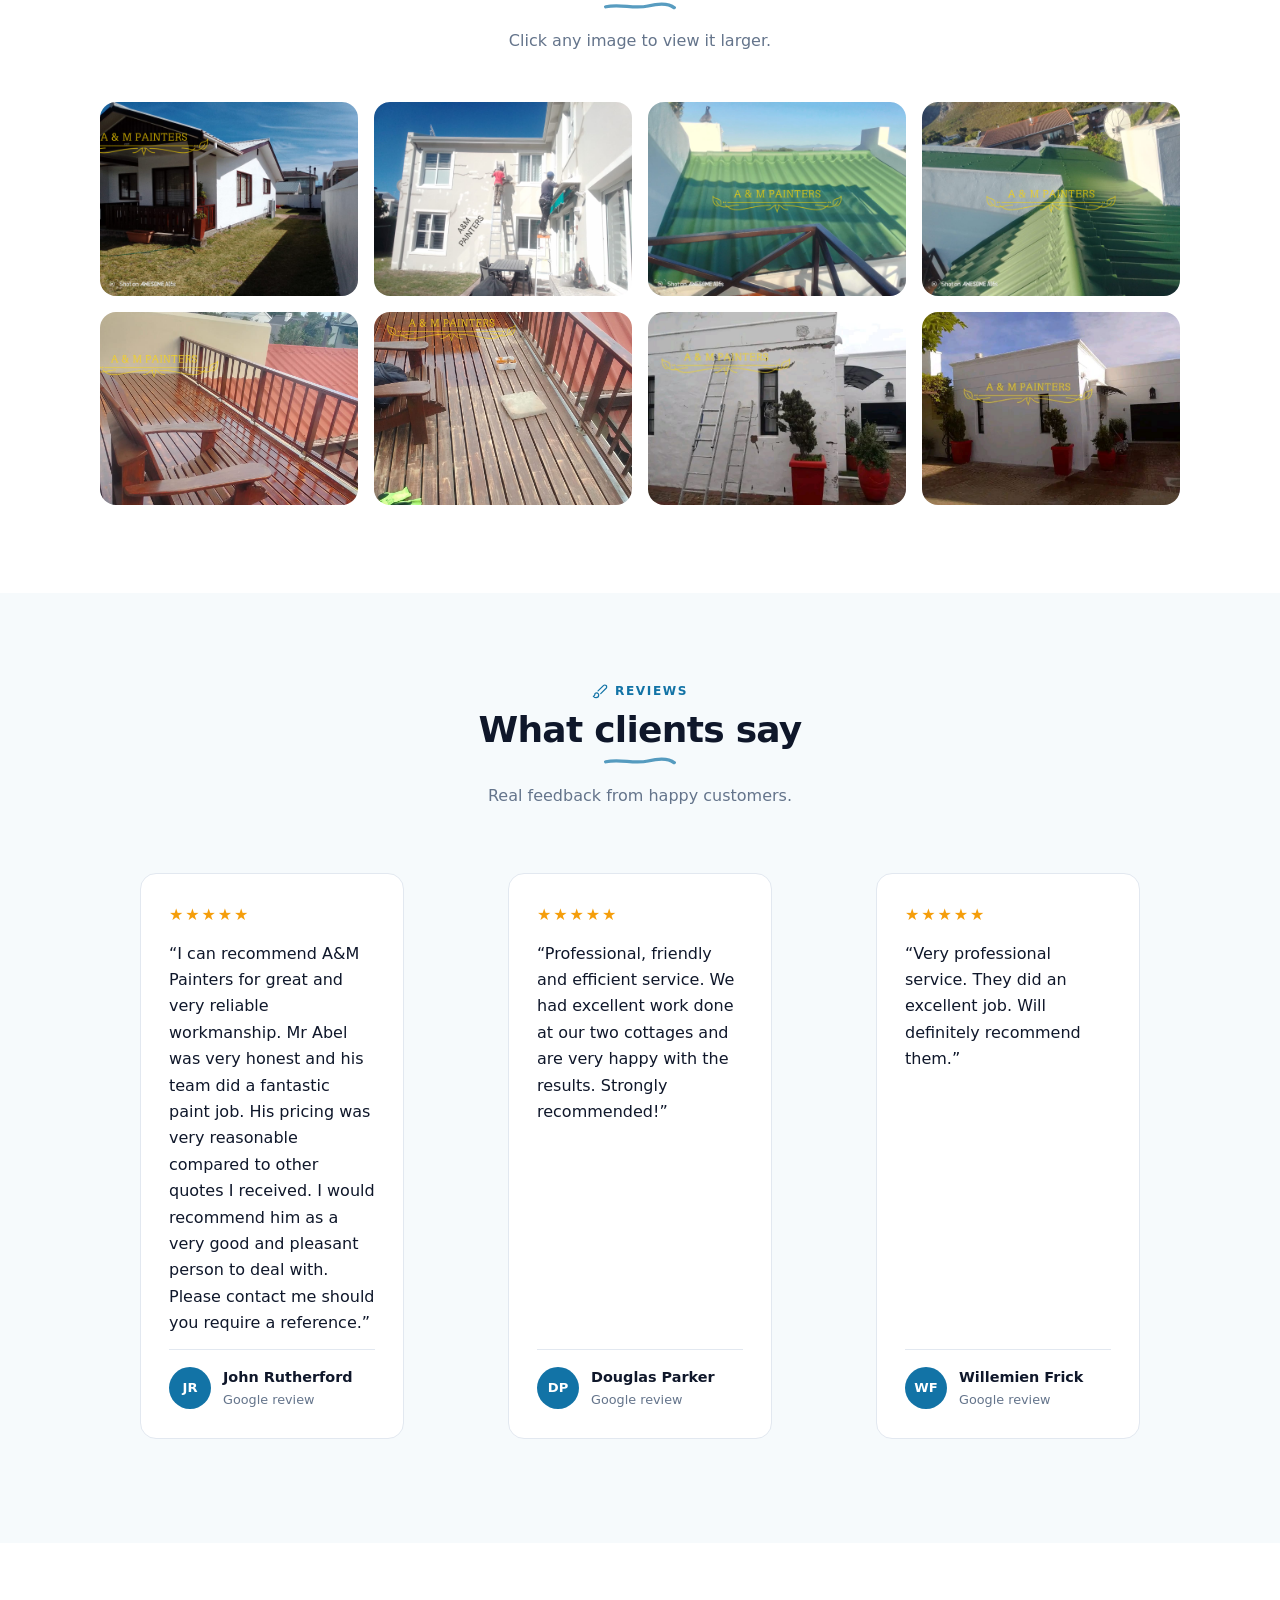
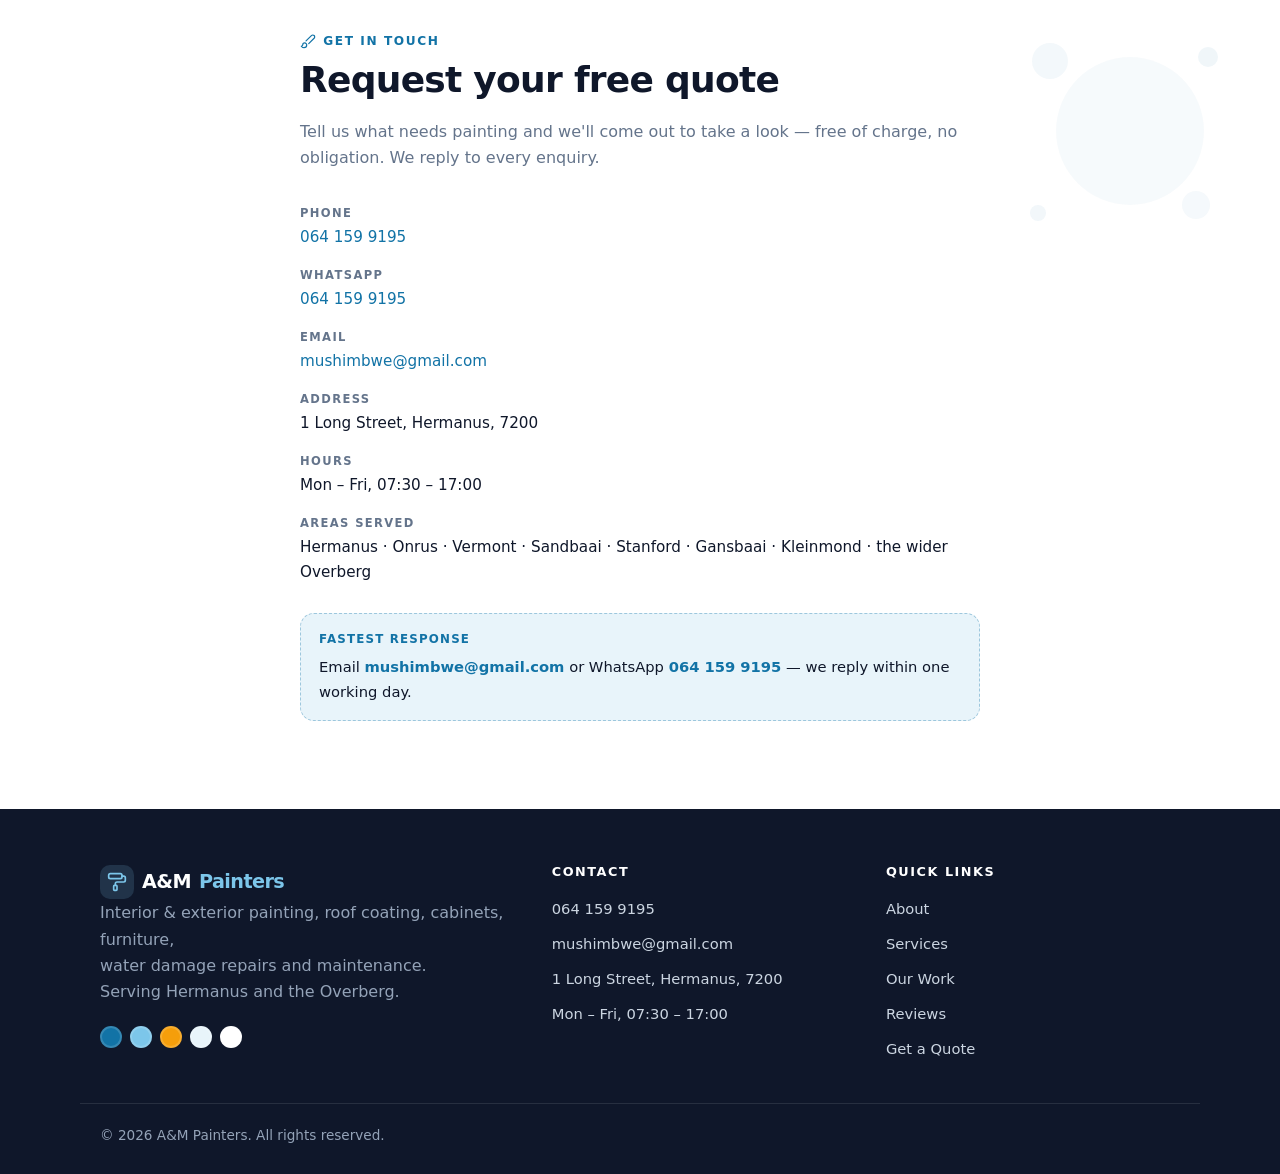
==== commit 93bfbbec: "Remove contact form entirely (markup, JS handlers, FormSubmit config, thank-you page, POPIA section," ====
--- a/index.html
+++ b/index.html
@@ -135,15 +135,6 @@
     }
     .direct-contact a { color: var(--brand); font-weight: 600; }
     .direct-contact a:hover { text-decoration: underline; }
-
-    /* Small print under the submit button */
-    .form-note {
-      margin: .9rem 0 0;
-      font-size: .82rem;
-      color: var(--muted);
-      text-align: center;
-    }
-    .form-note a { color: var(--brand); }
 
     /* Paint swatches in the footer */
     .paint-swatches { display: flex; gap: 8px; margin-top: 1.25rem; }
@@ -606,9 +597,8 @@
           <circle cx="58"  cy="222" r="8"  fill="currentColor" opacity=".16"/>
         </svg>
 
-        <div class="contact-grid">
-          <div class="reveal">
-            <p class="eyebrow">
+        <div class="reveal contact-single">
+          <p class="eyebrow">
               <svg viewBox="0 0 24 24" fill="none" stroke="currentColor" stroke-width="1.8" stroke-linecap="round" stroke-linejoin="round" aria-hidden="true" focusable="false">
                 <path d="m9.06 11.9 8.07-8.06a2.85 2.85 0 1 1 4.03 4.03l-8.06 8.08"/>
                 <path d="M7.07 14.94c-1.66 0-3 1.35-3 3.02 0 1.33-2.5 1.52-2 2.02 1.08 1.1 2.49 2.02 4 2.02 2.2 0 4-1.8 4-4.04a3.01 3.01 0 0 0-3-3.02z"/>
@@ -631,92 +621,13 @@
             </ul>
 
             <div class="direct-contact">
-              <strong>Prefer not to use a form?</strong>
+              <strong>Fastest response</strong>
               <span>
                 Email <a href="mailto:mushimbwe@gmail.com?subject=Quote%20request%20—%20A%26M%20Painters">mushimbwe@gmail.com</a>
-                or WhatsApp <a href="https://wa.me/27641599195" target="_blank" rel="noopener">064 159 9195</a> — same response time.
+                or WhatsApp <a href="https://wa.me/27641599195" target="_blank" rel="noopener">064 159 9195</a> — we reply within one working day.
               </span>
             </div>
-          </div>
-
-          <form class="card contact-form reveal"
-                id="contactForm"
-                action="https://formsubmit.co/mushimbwe@gmail.com"
-                method="POST"
-                novalidate>
-
-            <input type="hidden" name="_subject" value="New quote request from the A&M Painters website" />
-            <input type="hidden" name="_template" value="table" />
-            <input type="hidden" name="_captcha" value="false" />
-            <input type="hidden" name="_next" value="https://ampainters.co.za/thank-you.html" />
-            <input type="text" name="_honey" style="display:none" tabindex="-1" autocomplete="off" />
-
-            <div class="form-grid">
-              <div class="field">
-                <label for="name">Full name *</label>
-                <input type="text" id="name" name="name" autocomplete="name" required />
-              </div>
-
-              <div class="field">
-                <label for="phone">Phone number *</label>
-                <input type="tel" id="phone" name="phone" autocomplete="tel" inputmode="tel" required />
-              </div>
-
-              <div class="field full">
-                <label for="email">Email address</label>
-                <input type="email" id="email" name="email" autocomplete="email" inputmode="email" />
-              </div>
-
-              <div class="field full">
-                <label for="service">What do you need done? *</label>
-                <select id="service" name="service" required>
-                  <option value="">Please choose…</option>
-                  <option>Interior painting</option>
-                  <option>Exterior painting</option>
-                  <option>Roof painting</option>
-                  <option>Door painting</option>
-                  <option>Cabinet painting</option>
-                  <option>Furniture painting</option>
-                  <option>Water damage repairs</option>
-                  <option>Wood varnishing</option>
-                  <option>High-pressure cleaning</option>
-                  <option>Maintenance / other</option>
-                </select>
-              </div>
-
-              <div class="field full">
-                <label for="message">Tell us a bit more *</label>
-                <textarea id="message" name="message" rows="5"
-                          placeholder="e.g. 3-bedroom house exterior in Onrus, roughly 180m². Walls are flaking in places." required></textarea>
-              </div>
-
-              <div class="full">
-                <button type="submit" class="btn btn-primary btn-block">Send my request</button>
-                <p class="form-status" id="formStatus" role="status" aria-live="polite"></p>
-                <p class="form-note">
-                  Prefer email? Write to <a href="mailto:mushimbwe@gmail.com">mushimbwe@gmail.com</a>.
-                  We reply to every enquiry within one working day.
-                </p>
-              </div>
-            </div>
-          </form>
-        </div>
-      </div>
-    </section>
-
-    <!-- 7. PRIVACY (POPIA) -->
-    <section class="section alt" id="privacy" style="padding: 48px 0;">
-      <div class="container" style="max-width: 760px;">
-        <h2 style="font-size: 1.35rem;">Privacy statement (POPIA)</h2>
-        <p class="muted" style="font-size: .92rem;">
-          A&amp;M Painters collects the name, phone number, email address and project details you
-          submit through this website solely to respond to your quote request and deliver the
-          agreed work. Your information is never sold, shared with third parties, or used for
-          marketing. Form submissions are processed by FormSubmit.co, which forwards the message
-          to our inbox. You may ask us to delete your information at any time by emailing
-          <a href="mailto:mushimbwe@gmail.com" style="color: var(--brand);">mushimbwe@gmail.com</a>
-          or calling 064 159 9195.
-        </p>
+        </div>
       </div>
     </section>
 
@@ -769,7 +680,6 @@
           <li><a href="#gallery">Our Work</a></li>
           <li><a href="#testimonials">Reviews</a></li>
           <li><a href="#contact">Get a Quote</a></li>
-          <li><a href="#privacy">Privacy (POPIA)</a></li>
         </ul>
       </div>
     </div>
@@ -803,92 +713,6 @@
     }, 2000);
   </script>
 
-  <!-- ============================================================
-       CONTACT FORM — inline AJAX submission
-       Sends to FormSubmit's AJAX endpoint and shows success/error
-       without leaving the page. Placed BEFORE script.js so it takes
-       priority; if script.js also handles the form, remove that part
-       of script.js to avoid double handling.
-       ============================================================ -->
-  <script>
-    (function () {
-      var form = document.getElementById('contactForm');
-      if (!form) return;
-
-      var status = document.getElementById('formStatus');
-      var submitBtn = form.querySelector('button[type="submit"]');
-
-      form.addEventListener('submit', function (event) {
-        event.preventDefault();
-        event.stopImmediatePropagation();
-
-        // Reset previous validation states
-        form.querySelectorAll('.field.invalid').forEach(function (field) {
-          field.classList.remove('invalid');
-        });
-
-        // Validate required fields
-        var missing = [];
-        ['name', 'phone', 'service', 'message'].forEach(function (name) {
-          var input = form.elements[name];
-          if (input && !String(input.value || '').trim()) {
-            missing.push(input);
-            var wrap = input.closest('.field');
-            if (wrap) wrap.classList.add('invalid');
-          }
-        });
-
-        if (missing.length) {
-          status.textContent = 'Please fill in the highlighted fields.';
-          status.className = 'form-status error';
-          if (missing[0].focus) missing[0].focus();
-          return;
-        }
-
-        var originalLabel = submitBtn ? submitBtn.textContent : '';
-        if (submitBtn) {
-          submitBtn.disabled = true;
-          submitBtn.textContent = 'Sending…';
-        }
-        status.textContent = '';
-        status.className = 'form-status';
-
-        fetch('https://formsubmit.co/ajax/mushimbwe@gmail.com', {
-          method: 'POST',
-          headers: { 'Accept': 'application/json' },
-          body: new FormData(form)
-        })
-          .then(function (response) {
-            return response.json().then(function (data) {
-              return { ok: response.ok, data: data };
-            });
-          })
-          .then(function (result) {
-            var success = result.ok && result.data &&
-              (result.data.success === true || result.data.success === 'true');
-            if (!success) throw new Error('Submission rejected');
-
-            form.reset();
-            status.textContent = 'Thanks! Your request has been sent — we will reply within one working day.';
-            status.className = 'form-status success';
-          })
-          .catch(function () {
-            status.innerHTML =
-              'Sorry, the form could not be sent right now. Please email ' +
-              '<a href="mailto:mushimbwe@gmail.com">mushimbwe@gmail.com</a> or WhatsApp ' +
-              '<a href="https://wa.me/27641599195" target="_blank" rel="noopener">064 159 9195</a>.';
-            status.className = 'form-status error';
-          })
-          .finally(function () {
-            if (submitBtn) {
-              submitBtn.disabled = false;
-              submitBtn.textContent = originalLabel;
-            }
-          });
-      }, true);
-    })();
-  </script>
-
   <script src="script.js"></script>
 </body>
 </html>
--- a/styles.css
+++ b/styles.css
@@ -375,12 +375,7 @@
 /* CONTACT */
 #contact { overflow: hidden; } /* clips the decorative splash-c */
 
-.contact-grid {
-  display: grid;
-  grid-template-columns: .85fr 1.15fr;
-  gap: 56px;
-  align-items: start;
-}
+.contact-single { max-width: 680px; margin-inline: auto; }
 
 .contact-list {
   display: grid;
@@ -403,67 +398,6 @@
 
 .map-wrap { margin-top: 2rem; }
 .map-wrap iframe { display: block; width: 100%; }
-
-/* Form */
-.contact-form { padding: 32px; }
-
-.form-grid {
-  display: grid;
-  grid-template-columns: 1fr 1fr;
-  gap: 18px;
-}
-.full { grid-column: 1 / -1; }
-
-.field { display: grid; gap: 6px; }
-
-.field label {
-  font-size: .82rem;
-  font-weight: 600;
-  color: var(--text);
-}
-
-.field input,
-.field textarea,
-.field select {
-  width: 100%;
-  padding: 12px 14px;
-  font: inherit;
-  font-size: .95rem;
-  color: var(--text);
-  background: #fff;
-  border: 1px solid var(--border);
-  border-radius: 10px;
-  transition: border-color .2s ease, box-shadow .2s ease;
-  resize: vertical;
-}
-
-.field select {
-  appearance: none;
-  background-image: url("data:image/svg+xml,%3Csvg xmlns='http://www.w3.org/2000/svg' width='16' height='16' viewBox='0 0 24 24' fill='none' stroke='%2364748b' stroke-width='2' stroke-linecap='round'%3E%3Cpath d='m6 9 6 6 6-6'/%3E%3C/svg%3E");
-  background-repeat: no-repeat;
-  background-position: right 14px center;
-  padding-right: 40px;
-}
-
-.field input:focus,
-.field textarea:focus,
-.field select:focus {
-  outline: none;
-  border-color: var(--brand);
-  box-shadow: 0 0 0 3px rgba(18, 115, 166, .15);
-}
-
-.field.invalid input,
-.field.invalid textarea,
-.field.invalid select { border-color: #dc2626; }
-
-.form-status {
-  margin: .9rem 0 0;
-  font-size: .9rem;
-  min-height: 1.2em;
-}
-.form-status.success { color: #15803d; }
-.form-status.error   { color: #dc2626; }
 
 /* FOOTER */
 .site-footer {
@@ -577,8 +511,7 @@
 /* RESPONSIVE */
 @media (max-width: 960px) {
   .hero-grid,
-  .about-grid,
-  .contact-grid {
+  .about-grid {
     grid-template-columns: 1fr;
     gap: 40px;
   }
@@ -622,8 +555,6 @@
 }
 
 @media (max-width: 600px) {
-  .form-grid { grid-template-columns: 1fr; }
-  .contact-form { padding: 24px; }
   .footer-inner { grid-template-columns: 1fr; gap: 28px; }
 }
 
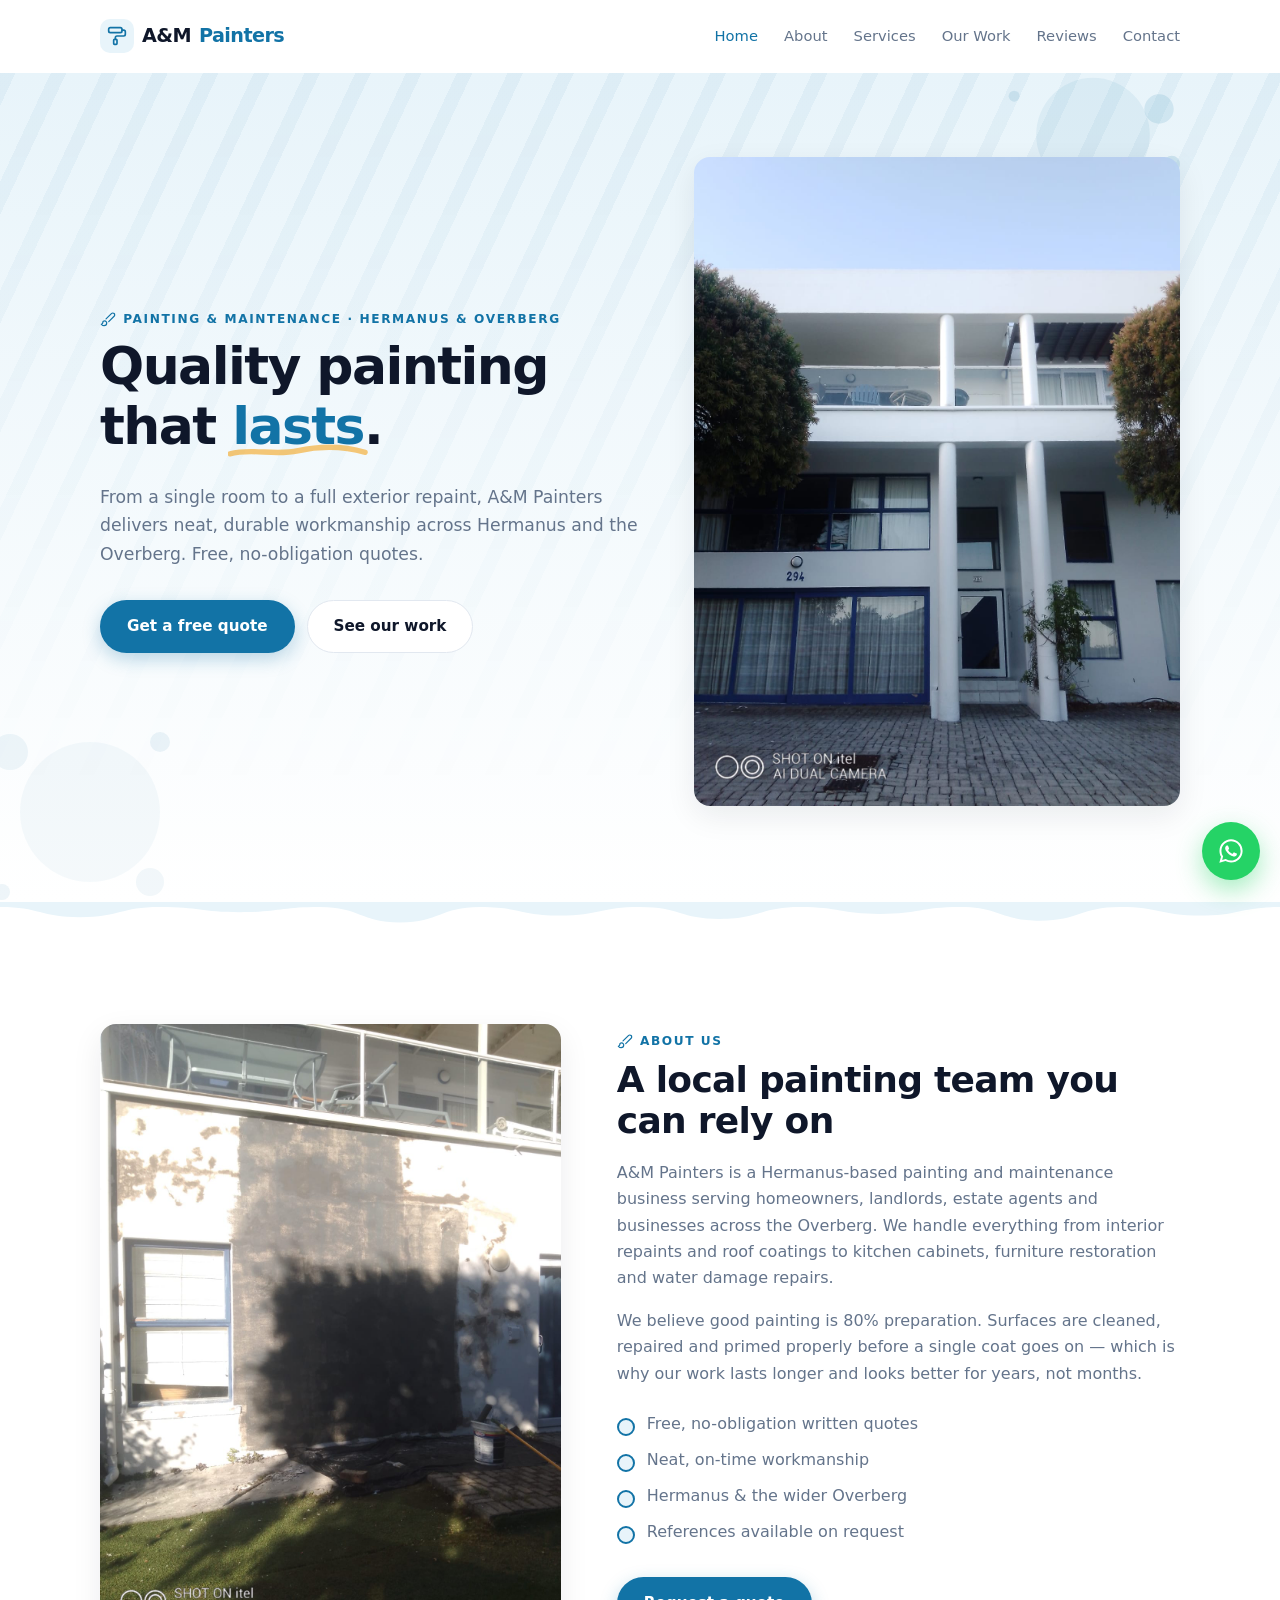
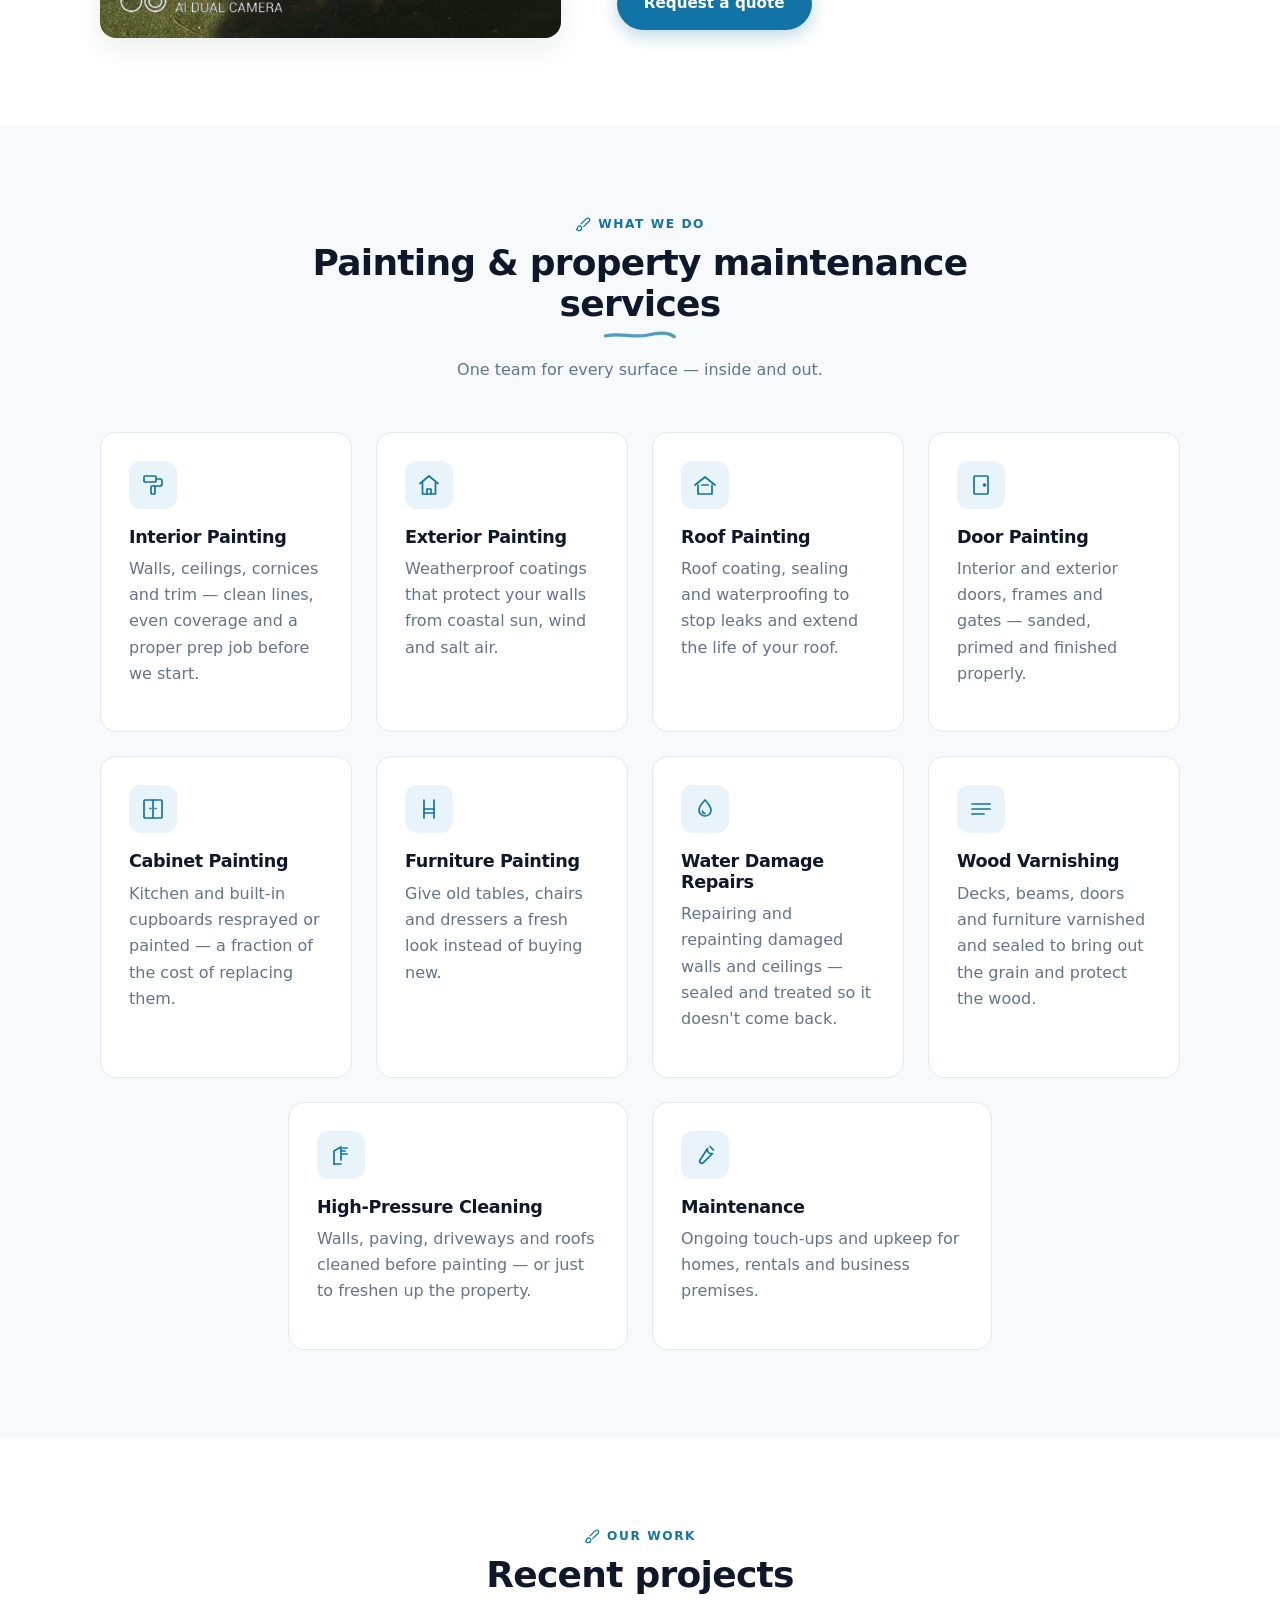
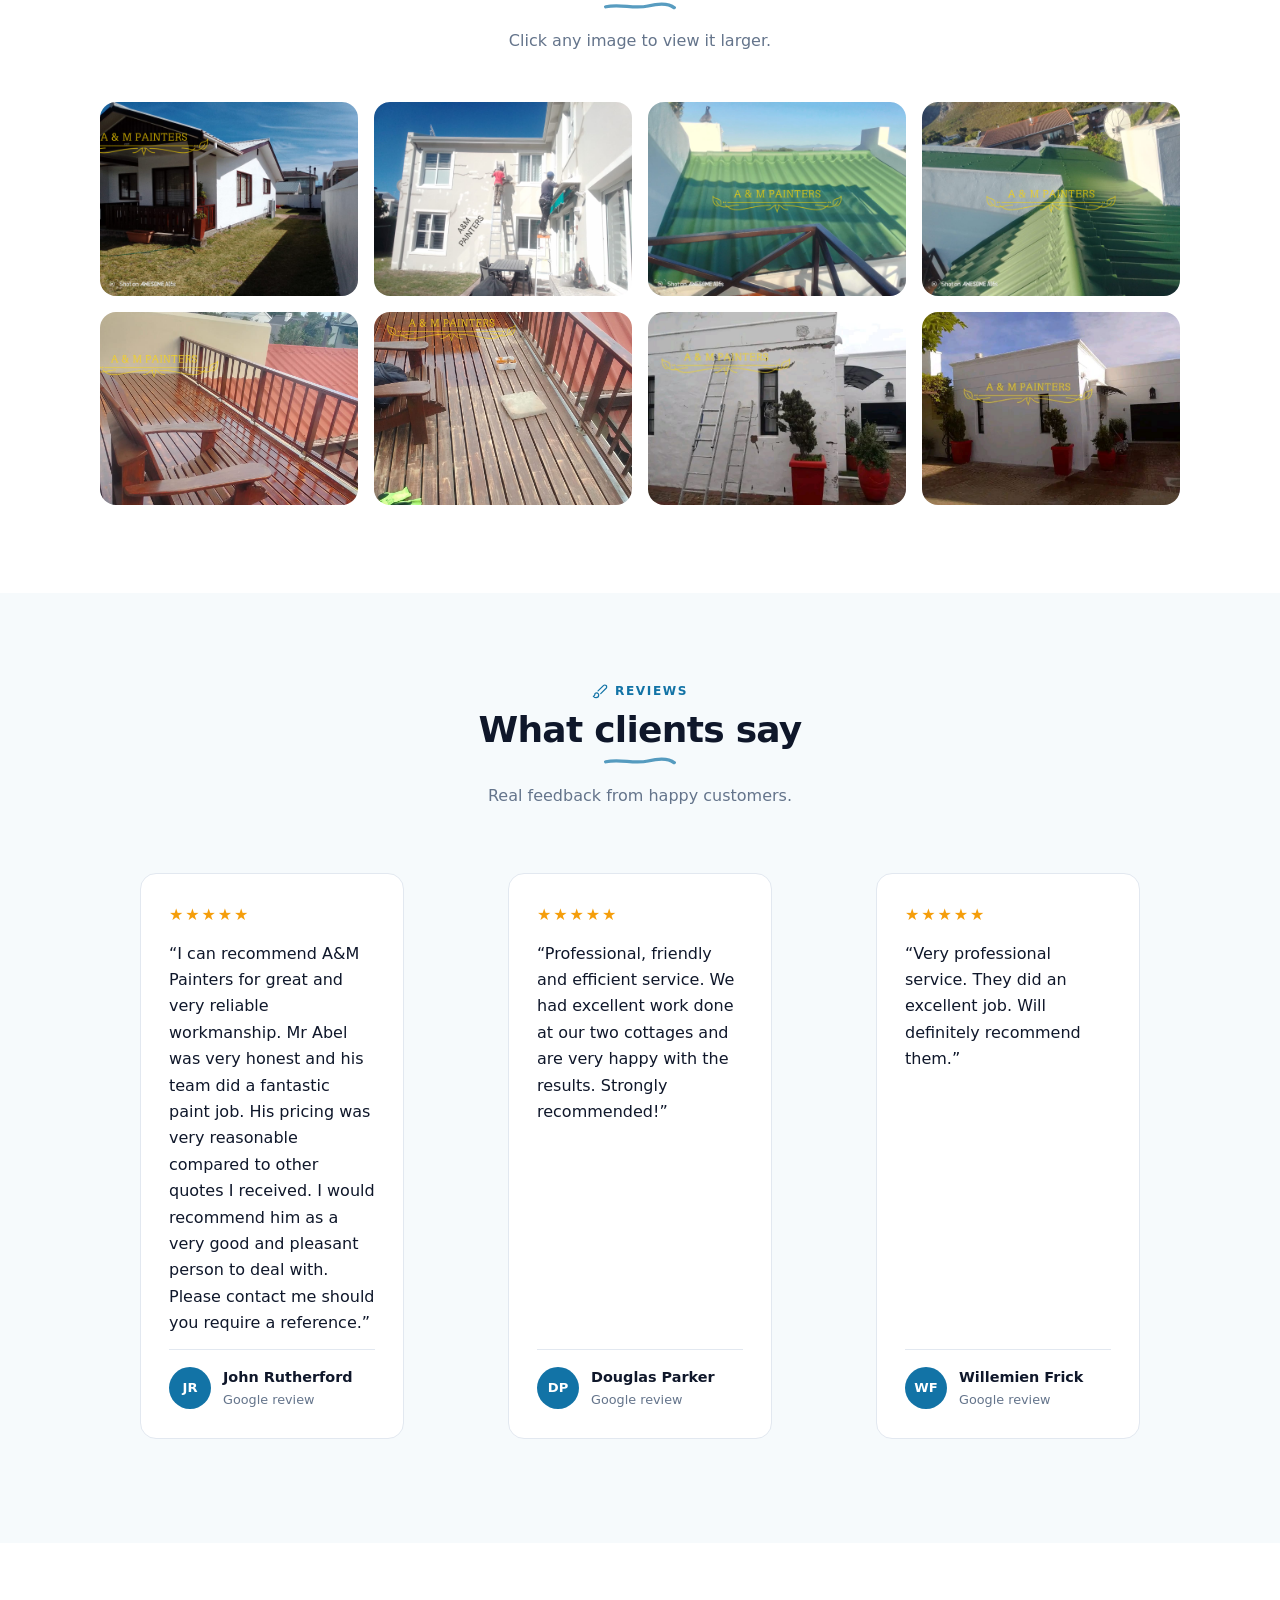
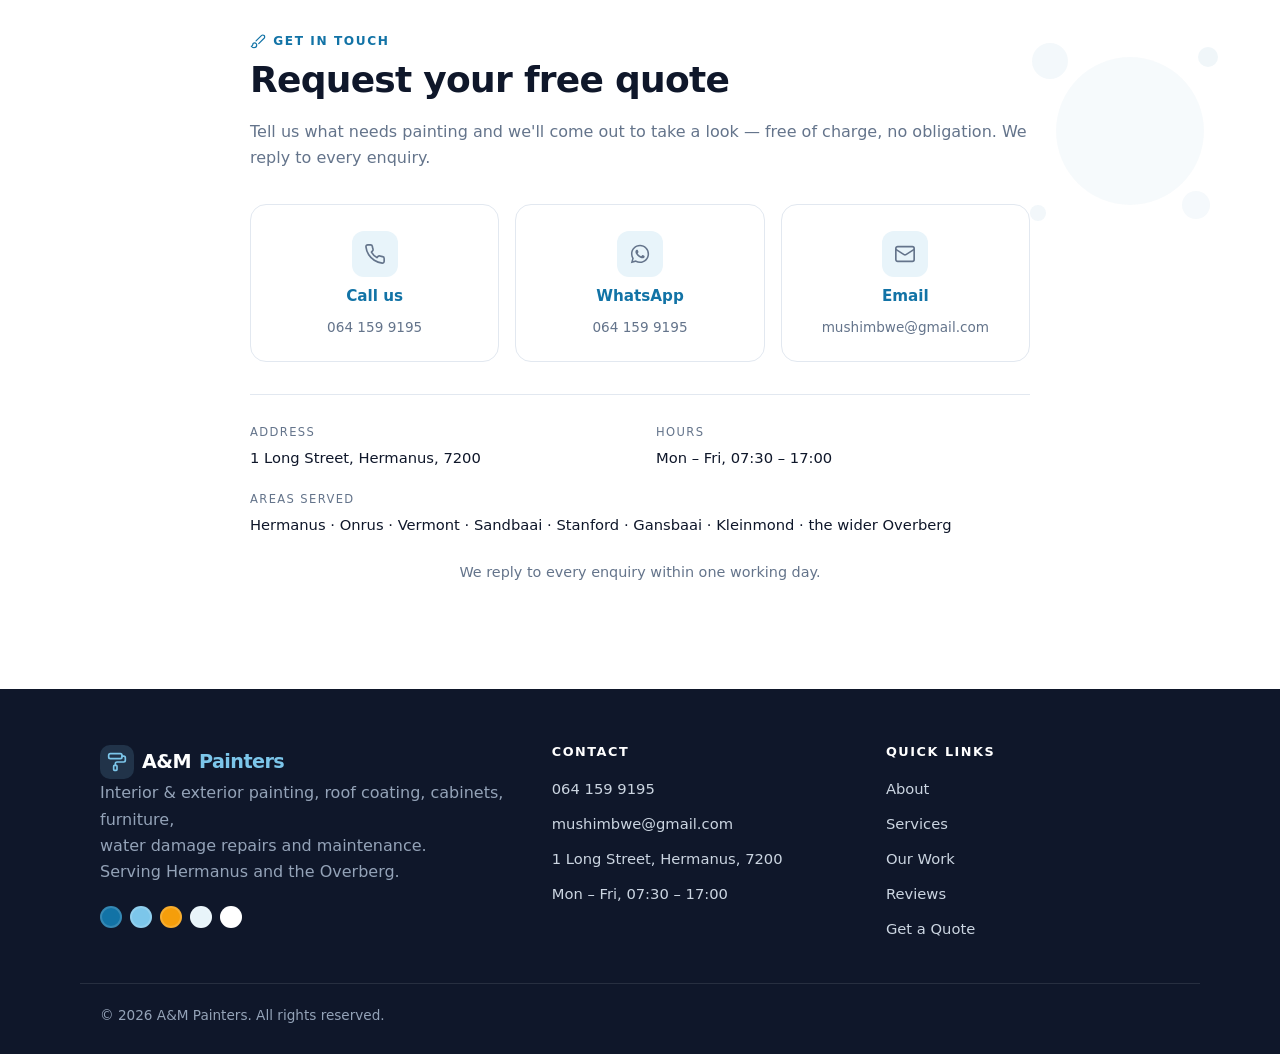
==== commit 787577d5: "Redesign Get in touch: tap-friendly Call/WhatsApp/Email cards + clean address/hours/areas grid" ====
--- a/index.html
+++ b/index.html
@@ -7,6 +7,9 @@
   <title>A&M Painters | Painting Contractors in Hermanus & the Overberg</title>
   <meta name="description" content="A&M Painters — interior, exterior and roof painting, cabinet and furniture painting, water damage repairs, wood varnishing and high-pressure cleaning in Hermanus and the Overberg. Free quotes: 064 159 9195." />
   <meta name="theme-color" content="#1273a6" />
+
+  <!-- Preload the hero image so it paints sooner on slow connections -->
+  <link rel="preload" as="image" href="img/BestWork.jpg" fetchpriority="high" />
 
   <!-- Inline SVG favicon (no extra file needed) -->
   <link rel="icon" href="data:image/svg+xml,%3Csvg xmlns='http://www.w3.org/2000/svg' viewBox='0 0 100 100'%3E%3Crect width='100' height='100' rx='20' fill='%231273a6'/%3E%3Ctext x='50' y='70' font-family='system-ui,sans-serif' font-size='54' font-weight='800' text-anchor='middle' fill='white'%3EA%3C/text%3E%3C/svg%3E" />
@@ -24,12 +27,12 @@
   <meta property="og:image:alt" content="Completed painting project by A&M Painters in Hermanus" />
 
   <script>document.documentElement.classList.add('js');</script>
-  <link rel="stylesheet" href="styles.css" />
+  <link rel="stylesheet" href="css/styles.css" />
 
   <!-- ============================================================
        PAINTING THEME (decorative extras)
        These rules only add new classes, so they don't affect the
-       existing layout. Move them into styles.css whenever you like.
+       existing layout. Move them into css/styles.css whenever you like.
        ============================================================ -->
   <style>
     /* Brush icon inside eyebrow labels */
@@ -114,27 +117,6 @@
       background: rgba(124, 198, 234, .16);
       color: #7cc6ea;
     }
-
-    /* "Prefer email?" callout in the contact column */
-    .direct-contact {
-      display: grid;
-      gap: .35rem;
-      margin-top: 1.75rem;
-      padding: 16px 18px;
-      background: var(--brand-soft);
-      border: 1px dashed rgba(18, 115, 166, .35);
-      border-radius: 14px;
-      font-size: .92rem;
-    }
-    .direct-contact strong {
-      display: block;
-      font-size: .74rem;
-      letter-spacing: .1em;
-      text-transform: uppercase;
-      color: var(--brand);
-    }
-    .direct-contact a { color: var(--brand); font-weight: 600; }
-    .direct-contact a:hover { text-decoration: underline; }
 
     /* Paint swatches in the footer */
     .paint-swatches { display: flex; gap: 8px; margin-top: 1.25rem; }
@@ -611,22 +593,56 @@
               no obligation. We reply to every enquiry.
             </p>
 
-            <ul class="contact-list">
-              <li><strong>Phone</strong><a href="tel:+27641599195">064 159 9195</a></li>
-              <li><strong>WhatsApp</strong><a href="https://wa.me/27641599195" target="_blank" rel="noopener">064 159 9195</a></li>
-              <li><strong>Email</strong><a href="mailto:mushimbwe@gmail.com">mushimbwe@gmail.com</a></li>
-              <li><strong>Address</strong><span>1 Long Street, Hermanus, 7200</span></li>
-              <li><strong>Hours</strong><span>Mon – Fri, 07:30 – 17:00</span></li>
-              <li><strong>Areas served</strong><span>Hermanus · Onrus · Vermont · Sandbaai · Stanford · Gansbaai · Kleinmond · the wider Overberg</span></li>
-            </ul>
-
-            <div class="direct-contact">
-              <strong>Fastest response</strong>
-              <span>
-                Email <a href="mailto:mushimbwe@gmail.com?subject=Quote%20request%20—%20A%26M%20Painters">mushimbwe@gmail.com</a>
-                or WhatsApp <a href="https://wa.me/27641599195" target="_blank" rel="noopener">064 159 9195</a> — we reply within one working day.
-              </span>
-            </div>
+            <div class="contact-actions">
+              <a class="contact-card" href="tel:+27641599195">
+                <span class="cc-icon" aria-hidden="true">
+                  <svg viewBox="0 0 24 24" fill="none" stroke="currentColor" stroke-width="1.8" stroke-linecap="round" stroke-linejoin="round" width="22" height="22">
+                    <path d="M22 16.92v3a2 2 0 0 1-2.18 2 19.79 19.79 0 0 1-8.63-3.07 19.5 19.5 0 0 1-6-6 19.79 19.79 0 0 1-3.07-8.67A2 2 0 0 1 4.11 2h3a2 2 0 0 1 2 1.72c.127.96.361 1.903.7 2.81a2 2 0 0 1-.45 2.11L8.09 9.91a16 16 0 0 0 6 6l1.27-1.27a2 2 0 0 1 2.11-.45c.907.339 1.85.573 2.81.7A2 2 0 0 1 22 16.92z"/>
+                  </svg>
+                </span>
+                <strong>Call us</strong>
+                <span>064 159 9195</span>
+              </a>
+
+              <a class="contact-card" href="https://wa.me/27641599195?text=Hi%20A%26M%20Painters%2C%20I%27d%20like%20a%20quote%20for%20painting."
+                 target="_blank" rel="noopener">
+                <span class="cc-icon" aria-hidden="true">
+                  <svg viewBox="0 0 24 24" fill="currentColor" width="22" height="22">
+                    <path d="M12.04 2C6.58 2 2.13 6.45 2.13 11.91c0 1.75.46 3.46 1.32 4.96L2 22l5.25-1.38a9.9 9.9 0 0 0 4.79 1.22h.01c5.46 0 9.91-4.45 9.91-9.91C21.96 6.45 17.5 2 12.04 2Zm0 18.15h-.01a8.2 8.2 0 0 1-4.19-1.15l-.3-.18-3.12.82.83-3.04-.2-.31a8.19 8.19 0 0 1-1.26-4.38c0-4.54 3.7-8.23 8.25-8.23 2.2 0 4.27.86 5.82 2.42a8.18 8.18 0 0 1 2.41 5.82c0 4.54-3.7 8.23-8.23 8.23Zm4.52-6.16c-.25-.12-1.47-.72-1.69-.8-.23-.09-.39-.13-.56.12-.16.25-.64.8-.79.97-.14.16-.29.18-.54.06-.25-.12-1.05-.39-2-1.23-.74-.66-1.23-1.47-1.38-1.72-.14-.25-.01-.39.11-.51.11-.11.25-.29.37-.43.12-.14.16-.25.25-.41.08-.16.04-.31-.02-.43-.06-.12-.56-1.34-.76-1.84-.2-.48-.4-.42-.56-.43h-.48c-.16 0-.43.06-.66.31-.23.25-.86.85-.86 2.07 0 1.22.89 2.4 1.01 2.56.12.16 1.75 2.67 4.23 3.74.59.26 1.05.41 1.41.52.59.19 1.13.16 1.56.1.48-.07 1.47-.6 1.68-1.18.21-.58.21-1.07.14-1.18-.06-.11-.22-.17-.47-.29Z"/>
+                  </svg>
+                </span>
+                <strong>WhatsApp</strong>
+                <span>064 159 9195</span>
+              </a>
+
+              <a class="contact-card" href="mailto:mushimbwe@gmail.com?subject=Quote%20request%20—%20A%26M%20Painters">
+                <span class="cc-icon" aria-hidden="true">
+                  <svg viewBox="0 0 24 24" fill="none" stroke="currentColor" stroke-width="1.8" stroke-linecap="round" stroke-linejoin="round" width="22" height="22">
+                    <rect width="20" height="16" x="2" y="4" rx="2"/>
+                    <path d="m22 7-8.97 5.7a1.94 1.94 0 0 1-2.06 0L2 7"/>
+                  </svg>
+                </span>
+                <strong>Email</strong>
+                <span>mushimbwe@gmail.com</span>
+              </a>
+            </div>
+
+            <dl class="contact-meta">
+              <div>
+                <dt>Address</dt>
+                <dd>1 Long Street, Hermanus, 7200</dd>
+              </div>
+              <div>
+                <dt>Hours</dt>
+                <dd>Mon – Fri, 07:30 – 17:00</dd>
+              </div>
+              <div class="wide">
+                <dt>Areas served</dt>
+                <dd>Hermanus · Onrus · Vermont · Sandbaai · Stanford · Gansbaai · Kleinmond · the wider Overberg</dd>
+              </div>
+            </dl>
+
+            <p class="contact-reply">We reply to every enquiry within one working day.</p>
         </div>
       </div>
     </section>
@@ -713,6 +729,13 @@
     }, 2000);
   </script>
 
-  <script src="script.js"></script>
+  <!-- ANALYTICS (opt-in): create a Plausible site for ampainters.co.za, then
+       uncomment the script tag below. Cookie-less mode: no personal data, no
+       cookie banner — but re-add a one-line privacy disclosure (POPIA) to the
+       footer once enabled.
+  <script defer data-domain="ampainters.co.za" src="https://plausible.io/js/script.js"></script>
+  -->
+
+  <script src="js/script.js"></script>
 </body>
 </html>
--- a/css/styles.css
+++ b/css/styles.css
@@ -0,0 +1,632 @@
+/*
+  A&M PAINTERS — THEME
+*/
+:root {
+  --brand:        #1273a6;
+  --brand-dark:   #0e5a82;
+  --brand-soft:   #e8f4fa;
+  --accent:       #f59e0b;
+
+  --text:         #0f172a;
+  --muted:        #64748b;
+  --bg:           #ffffff;
+  --surface:      #f6fafc;
+  --border:       #e2e8f0;
+
+  --radius:       16px;
+  --shadow:       0 10px 30px rgba(15, 23, 42, .08);
+  --header-h:     72px;
+  --maxw:         1120px;
+
+  --font: system-ui, -apple-system, "Segoe UI", Roboto, Helvetica, Arial, sans-serif;
+}
+
+/* RESET */
+*, *::before, *::after { box-sizing: border-box; }
+
+html {
+  scroll-behavior: smooth;
+  scroll-padding-top: calc(var(--header-h) + 8px);
+}
+
+body {
+  margin: 0;
+  font-family: var(--font);
+  font-size: 1rem;
+  line-height: 1.65;
+  color: var(--text);
+  background: var(--bg);
+  -webkit-font-smoothing: antialiased;
+  /* Safety net: decorative splashes must never widen the page on phones */
+  overflow-x: clip;
+}
+
+img { display: block; max-width: 100%; height: auto; }
+a   { color: inherit; text-decoration: none; }
+ul  { margin: 0; padding: 0; list-style: none; }
+h1, h2, h3, h4 { line-height: 1.15; letter-spacing: -.02em; margin: 0 0 .5em; }
+h1 { font-size: clamp(2rem, 5vw, 3.25rem); letter-spacing: -.03em; }
+h2 { font-size: clamp(1.6rem, 3.5vw, 2.25rem); }
+h3 { font-size: 1.1rem; }
+h4 { font-size: .8rem; text-transform: uppercase; letter-spacing: .12em; }
+p  { margin: 0 0 1rem; }
+
+:focus-visible {
+  outline: 3px solid var(--brand);
+  outline-offset: 3px;
+  border-radius: 4px;
+}
+
+/* LAYOUT */
+.container {
+  width: 100%;
+  max-width: var(--maxw);
+  margin-inline: auto;
+  padding-inline: 20px;
+}
+
+.section { padding: 88px 0; }
+.section.alt { background: var(--surface); }
+
+.muted { color: var(--muted); }
+.muted-dark { color: #94a3b8; }
+
+.eyebrow {
+  margin: 0 0 .5rem;
+  font-size: .76rem;
+  font-weight: 700;
+  letter-spacing: .13em;
+  text-transform: uppercase;
+  color: var(--brand);
+}
+
+.hl { color: var(--brand); }
+
+/* Section headings — centered on every section */
+.section-head {
+  max-width: 660px;
+  margin: 0 auto 48px;
+  text-align: center;
+}
+
+/* BUTTONS */
+.btn {
+  display: inline-flex;
+  align-items: center;
+  justify-content: center;
+  gap: .5rem;
+  padding: 13px 26px;
+  border: 1px solid transparent;
+  border-radius: 999px;
+  font: inherit;
+  font-weight: 600;
+  font-size: .95rem;
+  cursor: pointer;
+  transition: transform .2s ease, background-color .2s ease,
+              box-shadow .2s ease, border-color .2s ease, color .2s ease;
+}
+
+.btn-primary {
+  background: var(--brand);
+  color: #fff;
+  box-shadow: 0 6px 18px rgba(18, 115, 166, .28);
+}
+.btn-primary:hover {
+  background: var(--brand-dark);
+  transform: translateY(-2px);
+  box-shadow: 0 10px 24px rgba(18, 115, 166, .34);
+}
+
+.btn-ghost {
+  background: #fff;
+  border-color: var(--border);
+  color: var(--text);
+}
+.btn-ghost:hover {
+  border-color: var(--brand);
+  color: var(--brand);
+  transform: translateY(-2px);
+}
+
+.btn-block { width: 100%; }
+
+/* HEADER */
+.site-header {
+  position: sticky;
+  top: 0;
+  z-index: 100;
+  background: rgba(255, 255, 255, .9);
+  backdrop-filter: blur(12px);
+  -webkit-backdrop-filter: blur(12px);
+  border-bottom: 1px solid transparent;
+  transition: box-shadow .25s ease, border-color .25s ease;
+}
+.site-header.scrolled {
+  border-bottom-color: var(--border);
+  box-shadow: 0 4px 20px rgba(15, 23, 42, .06);
+}
+
+.header-inner {
+  display: flex;
+  align-items: center;
+  justify-content: space-between;
+  gap: 16px;
+  height: var(--header-h);
+}
+
+.logo {
+  font-size: 1.2rem;
+  font-weight: 800;
+  letter-spacing: -.03em;
+  white-space: nowrap;
+}
+.logo span { color: var(--brand); }
+.logo-light { color: #fff; }
+.logo-light span { color: #7cc6ea; }
+
+.nav ul { display: flex; gap: 26px; }
+
+.nav a {
+  font-size: .92rem;
+  font-weight: 500;
+  color: var(--muted);
+  transition: color .2s ease;
+}
+.nav a:hover,
+.nav a.active { color: var(--brand); }
+
+.nav-toggle {
+  display: none;
+  flex-direction: column;
+  justify-content: space-between;
+  width: 44px;
+  height: 44px;
+  padding: 11px;
+  background: #fff;
+  border: 1px solid var(--border);
+  border-radius: 12px;
+  cursor: pointer;
+}
+.nav-toggle span {
+  display: block;
+  height: 2px;
+  width: 100%;
+  background: var(--text);
+  border-radius: 2px;
+  transition: transform .3s ease, opacity .2s ease;
+}
+.nav-toggle[aria-expanded="true"] span:nth-child(1) { transform: translateY(10px) rotate(45deg); }
+.nav-toggle[aria-expanded="true"] span:nth-child(2) { opacity: 0; }
+.nav-toggle[aria-expanded="true"] span:nth-child(3) { transform: translateY(-10px) rotate(-45deg); }
+
+/* HERO */
+.hero {
+  padding: 84px 0 96px;
+  background: linear-gradient(180deg, var(--brand-soft) 0%, #fff 100%);
+  overflow: hidden;
+}
+
+.hero-grid {
+  display: grid;
+  grid-template-columns: 1.05fr .95fr;
+  gap: 56px;
+  align-items: center;
+}
+
+.hero .lead {
+  font-size: 1.08rem;
+  color: var(--muted);
+  max-width: 52ch;
+  margin-bottom: 2rem;
+}
+
+.hero-actions {
+  display: flex;
+  flex-wrap: wrap;
+  gap: 12px;
+}
+
+.hero-media img {
+  width: 100%;
+  border-radius: var(--radius);
+  box-shadow: var(--shadow);
+}
+
+/* ABOUT */
+.about-grid {
+  display: grid;
+  grid-template-columns: .9fr 1.1fr;
+  gap: 56px;
+  align-items: center;
+}
+
+.media img {
+  width: 100%;
+  border-radius: var(--radius);
+  box-shadow: var(--shadow);
+}
+
+.checklist {
+  display: grid;
+  gap: .6rem;
+  margin: 1.5rem 0 2rem;
+}
+.checklist li {
+  position: relative;
+  padding-left: 30px;
+  color: var(--muted);
+}
+.checklist li::before {
+  content: "";
+  position: absolute;
+  left: 0;
+  top: .45em;
+  width: 18px;
+  height: 18px;
+  border-radius: 50%;
+  background: var(--brand-soft);
+  border: 2px solid var(--brand);
+}
+
+/* CARDS */
+.cards {
+  display: flex;
+  flex-wrap: wrap;
+  justify-content: center;
+  gap: 24px;
+}
+
+.cards > .card {
+  flex: 1 1 240px;
+  max-width: 340px;
+}
+
+.card {
+  padding: 28px;
+  background: #fff;
+  border: 1px solid var(--border);
+  border-radius: var(--radius);
+  transition: transform .25s ease, box-shadow .25s ease, border-color .25s ease;
+}
+.card:hover {
+  transform: translateY(-4px);
+  border-color: #cbd5e1;
+  box-shadow: var(--shadow);
+}
+
+.icon {
+  display: grid;
+  place-items: center;
+  width: 48px;
+  height: 48px;
+  margin-bottom: 18px;
+  border-radius: 12px;
+  background: var(--brand-soft);
+  color: var(--brand);
+}
+.icon svg { width: 24px; height: 24px; }
+
+/* GALLERY */
+.gallery {
+  display: flex;
+  flex-wrap: wrap;
+  justify-content: center;
+  gap: 16px;
+}
+.gallery-item {
+  flex: 1 1 240px;
+  max-width: 340px;
+  padding: 0;
+  border: 0;
+  border-radius: var(--radius);
+  overflow: hidden;
+  cursor: zoom-in;
+  background: var(--surface);
+  aspect-ratio: 4 / 3;
+}
+.gallery-item img {
+  width: 100%;
+  height: 100%;
+  object-fit: cover;
+  transition: transform .4s ease;
+}
+.gallery-item:hover img { transform: scale(1.06); }
+
+/* TESTIMONIALS */
+.quote { display: flex; flex-direction: column; gap: .75rem; }
+
+.stars {
+  margin: 0;
+  color: var(--accent);
+  letter-spacing: .12em;
+  font-size: 1rem;
+}
+
+.quote blockquote {
+  margin: 0;
+  font-size: 1rem;
+  color: var(--text);
+}
+
+.quote figcaption {
+  display: flex;
+  align-items: center;
+  gap: 12px;
+  margin-top: auto;
+  padding-top: 1rem;
+  border-top: 1px solid var(--border);
+  font-size: .9rem;
+}
+.quote figcaption small { display: block; font-size: .8rem; }
+
+.avatar {
+  display: grid;
+  place-items: center;
+  width: 42px;
+  height: 42px;
+  flex: 0 0 42px;
+  border-radius: 50%;
+  background: var(--brand);
+  color: #fff;
+  font-size: .82rem;
+  font-weight: 700;
+}
+
+/* CONTACT */
+#contact { overflow: hidden; } /* clips the decorative splash-c */
+
+.contact-single { max-width: 780px; margin-inline: auto; }
+
+/* Big tap-friendly contact cards: call / WhatsApp / email */
+.contact-actions {
+  display: grid;
+  grid-template-columns: repeat(auto-fit, minmax(200px, 1fr));
+  gap: 16px;
+  margin-top: 2rem;
+}
+
+.contact-card {
+  display: grid;
+  justify-items: center;
+  gap: .45rem;
+  padding: 26px 18px 22px;
+  background: #fff;
+  border: 1px solid var(--border);
+  border-radius: 16px;
+  text-align: center;
+  text-decoration: none;
+  color: var(--text);
+  transition: transform .2s ease, border-color .2s ease, box-shadow .2s ease;
+}
+
+.contact-card:hover,
+.contact-card:focus-visible {
+  transform: translateY(-3px);
+  border-color: var(--brand);
+  box-shadow: 0 10px 26px rgba(18, 115, 166, .15);
+}
+
+.cc-icon {
+  width: 46px;
+  height: 46px;
+  display: grid;
+  place-items: center;
+  border-radius: 12px;
+  background: var(--brand-soft);
+  color: var(--brand);
+}
+
+.contact-card strong {
+  font-size: .95rem;
+  color: var(--brand);
+}
+
+.contact-card span {
+  font-size: .85rem;
+  color: var(--muted);
+  word-break: break-word;
+}
+
+/* Address / hours / areas */
+.contact-meta {
+  display: grid;
+  grid-template-columns: 1fr 1fr;
+  gap: 1.25rem 2rem;
+  margin: 2rem 0 0;
+  padding-top: 1.75rem;
+  border-top: 1px solid var(--border);
+}
+
+.contact-meta dt {
+  font-size: .72rem;
+  letter-spacing: .12em;
+  text-transform: uppercase;
+  color: var(--muted);
+  margin-bottom: 4px;
+}
+
+.contact-meta dd { margin: 0; font-size: .92rem; }
+.contact-meta .wide { grid-column: 1 / -1; }
+
+.contact-reply {
+  margin-top: 1.5rem;
+  font-size: .9rem;
+  color: var(--muted);
+  text-align: center;
+}
+
+@media (max-width: 560px) {
+  .contact-meta { grid-template-columns: 1fr; }
+}
+
+.map-wrap { margin-top: 2rem; }
+.map-wrap iframe { display: block; width: 100%; }
+
+/* FOOTER */
+.site-footer {
+  background: #0f172a;
+  color: #cbd5e1;
+  padding-top: 56px;
+}
+
+.footer-inner {
+  display: grid;
+  grid-template-columns: 1.4fr 1fr 1fr;
+  gap: 40px;
+  padding-bottom: 40px;
+}
+
+.footer-col h4 { color: #fff; margin-bottom: 1rem; }
+
+.footer-links {
+  display: grid;
+  gap: .55rem;
+}
+.footer-links a,
+.footer-links span {
+  font-size: .92rem;
+  color: #cbd5e1;
+  transition: color .2s ease;
+}
+.footer-links a:hover { color: #fff; }
+
+.footer-bottom {
+  padding: 20px 20px 28px;
+  border-top: 1px solid rgba(255, 255, 255, .1);
+}
+.footer-bottom p {
+  margin: 0;
+  font-size: .85rem;
+  color: #94a3b8;
+}
+
+/* WHATSAPP BUTTON */
+.whatsapp {
+  position: fixed;
+  right: 20px;
+  bottom: 20px;
+  z-index: 90;
+  display: grid;
+  place-items: center;
+  width: 58px;
+  height: 58px;
+  border-radius: 50%;
+  background: #25d366;
+  color: #fff;
+  box-shadow: 0 10px 26px rgba(37, 211, 102, .42);
+  transition: transform .2s ease, box-shadow .2s ease;
+}
+.whatsapp:hover {
+  transform: scale(1.08);
+  box-shadow: 0 14px 30px rgba(37, 211, 102, .5);
+}
+
+/* LIGHTBOX */
+.lightbox {
+  position: fixed;
+  inset: 0;
+  z-index: 200;
+  display: grid;
+  place-items: center;
+  padding: 24px;
+  background: rgba(15, 23, 42, .92);
+  opacity: 0;
+  visibility: hidden;
+  transition: opacity .25s ease, visibility .25s ease;
+}
+.lightbox.open { opacity: 1; visibility: visible; }
+
+.lightbox img {
+  max-width: min(1000px, 92vw);
+  max-height: 84vh;
+  border-radius: 12px;
+  box-shadow: 0 24px 60px rgba(0, 0, 0, .5);
+}
+
+.lightbox-close {
+  position: absolute;
+  top: 18px;
+  right: 22px;
+  width: 46px;
+  height: 46px;
+  font-size: 1.9rem;
+  line-height: 1;
+  color: #fff;
+  background: rgba(255, 255, 255, .12);
+  border: 0;
+  border-radius: 50%;
+  cursor: pointer;
+  transition: background .2s ease;
+}
+.lightbox-close:hover { background: rgba(255, 255, 255, .24); }
+
+/* SCROLL REVEAL */
+.js .reveal {
+  opacity: 0;
+  transform: translateY(22px);
+  transition: opacity .6s ease, transform .6s ease;
+}
+.js .reveal.visible {
+  opacity: 1;
+  transform: none;
+}
+
+/* RESPONSIVE */
+@media (max-width: 960px) {
+  .hero-grid,
+  .about-grid {
+    grid-template-columns: 1fr;
+    gap: 40px;
+  }
+
+  .hero { padding: 56px 0 72px; }
+  .section { padding: 72px 0; }
+
+  .hero-media { order: -1; }
+
+  .footer-inner { grid-template-columns: 1fr 1fr; }
+}
+
+@media (max-width: 860px) {
+  .nav-toggle { display: flex; }
+
+  .nav {
+    position: fixed;
+    top: var(--header-h);
+    left: 0;
+    right: 0;
+    background: #fff;
+    border-bottom: 1px solid var(--border);
+    box-shadow: 0 20px 30px rgba(15, 23, 42, .08);
+    transform: translateY(-130%);
+    transition: transform .3s ease;
+  }
+  .nav.open { transform: translateY(0); }
+
+  .nav ul {
+    flex-direction: column;
+    gap: 0;
+    padding: 12px 20px 20px;
+  }
+  .nav a {
+    display: block;
+    padding: 12px 4px;
+    font-size: 1rem;
+    border-bottom: 1px solid var(--border);
+  }
+  .nav li:last-child a { border-bottom: 0; }
+}
+
+@media (max-width: 600px) {
+  .footer-inner { grid-template-columns: 1fr; gap: 28px; }
+}
+
+/* ACCESSIBILITY */
+@media (prefers-reduced-motion: reduce) {
+  html { scroll-behavior: auto; }
+  *, *::before, *::after {
+    animation-duration: .001ms !important;
+    transition-duration: .001ms !important;
+  }
+  .js .reveal { opacity: 1; transform: none; }
+}
